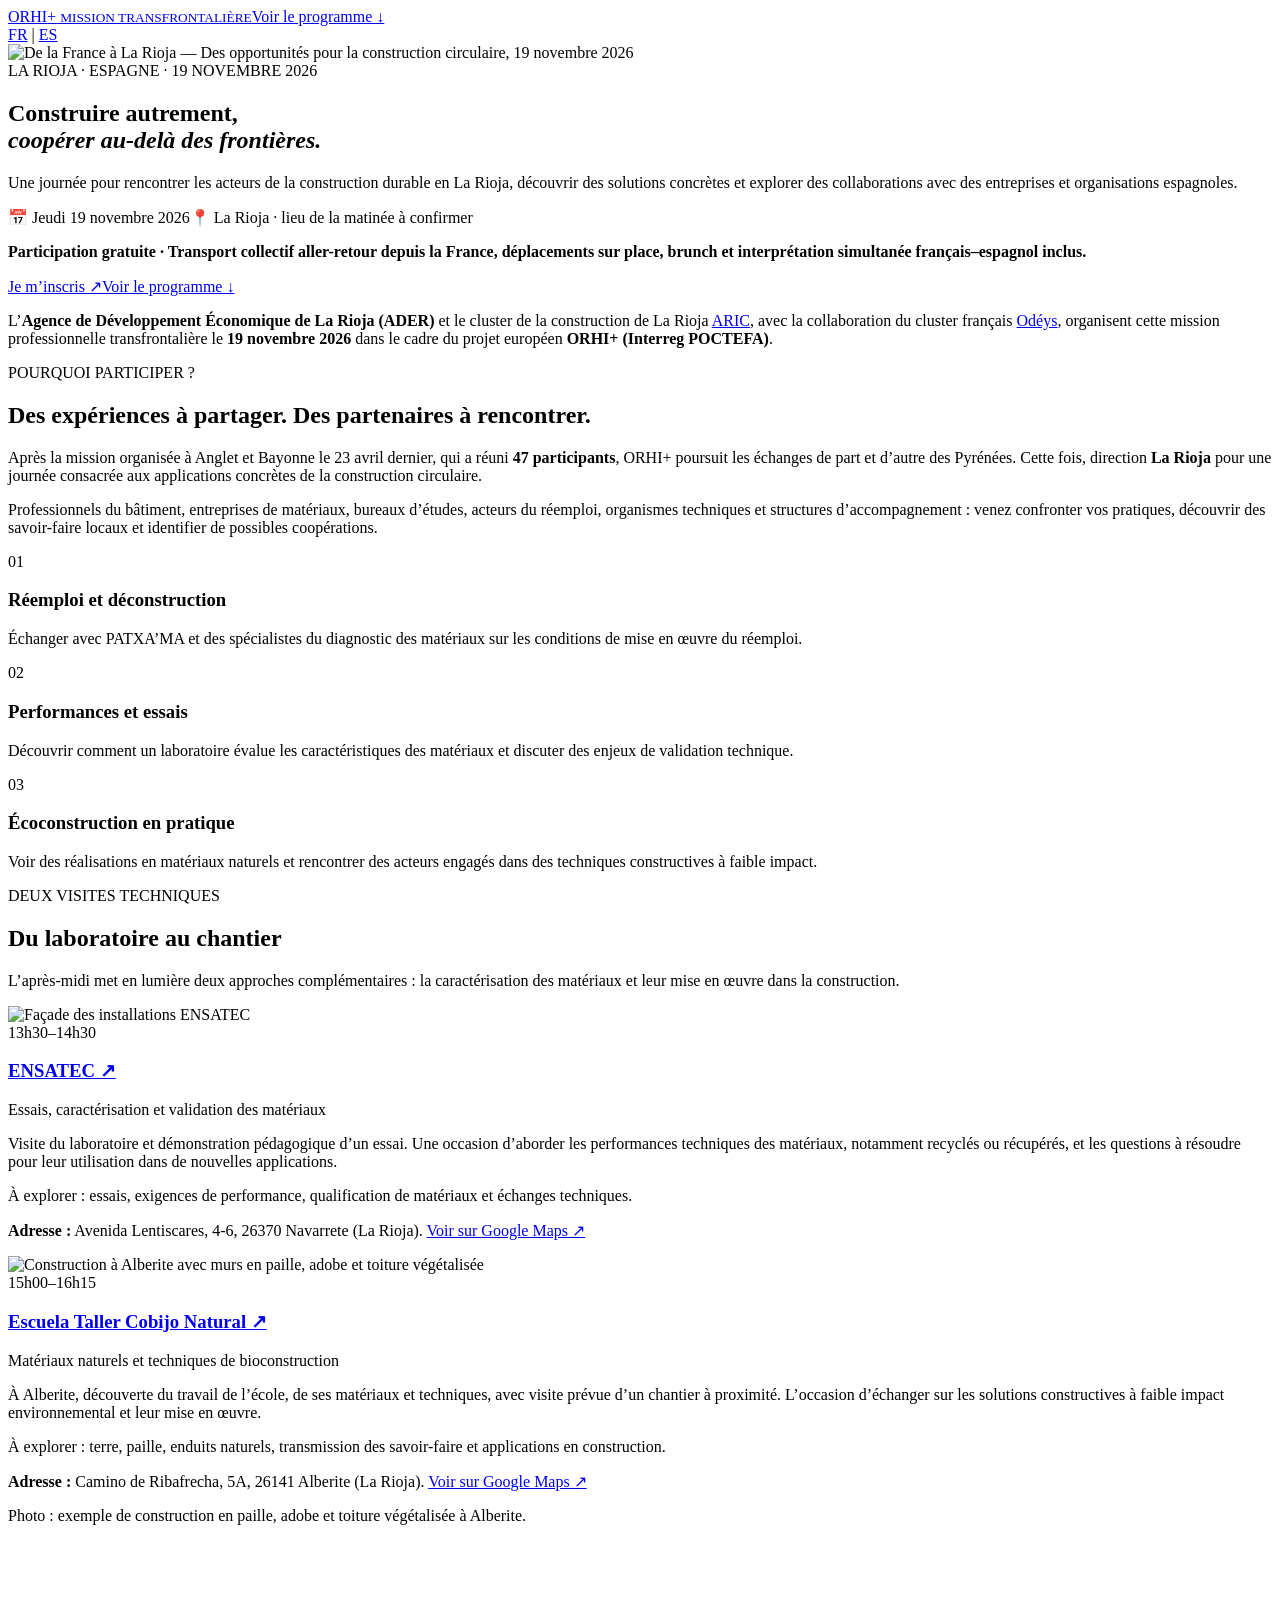
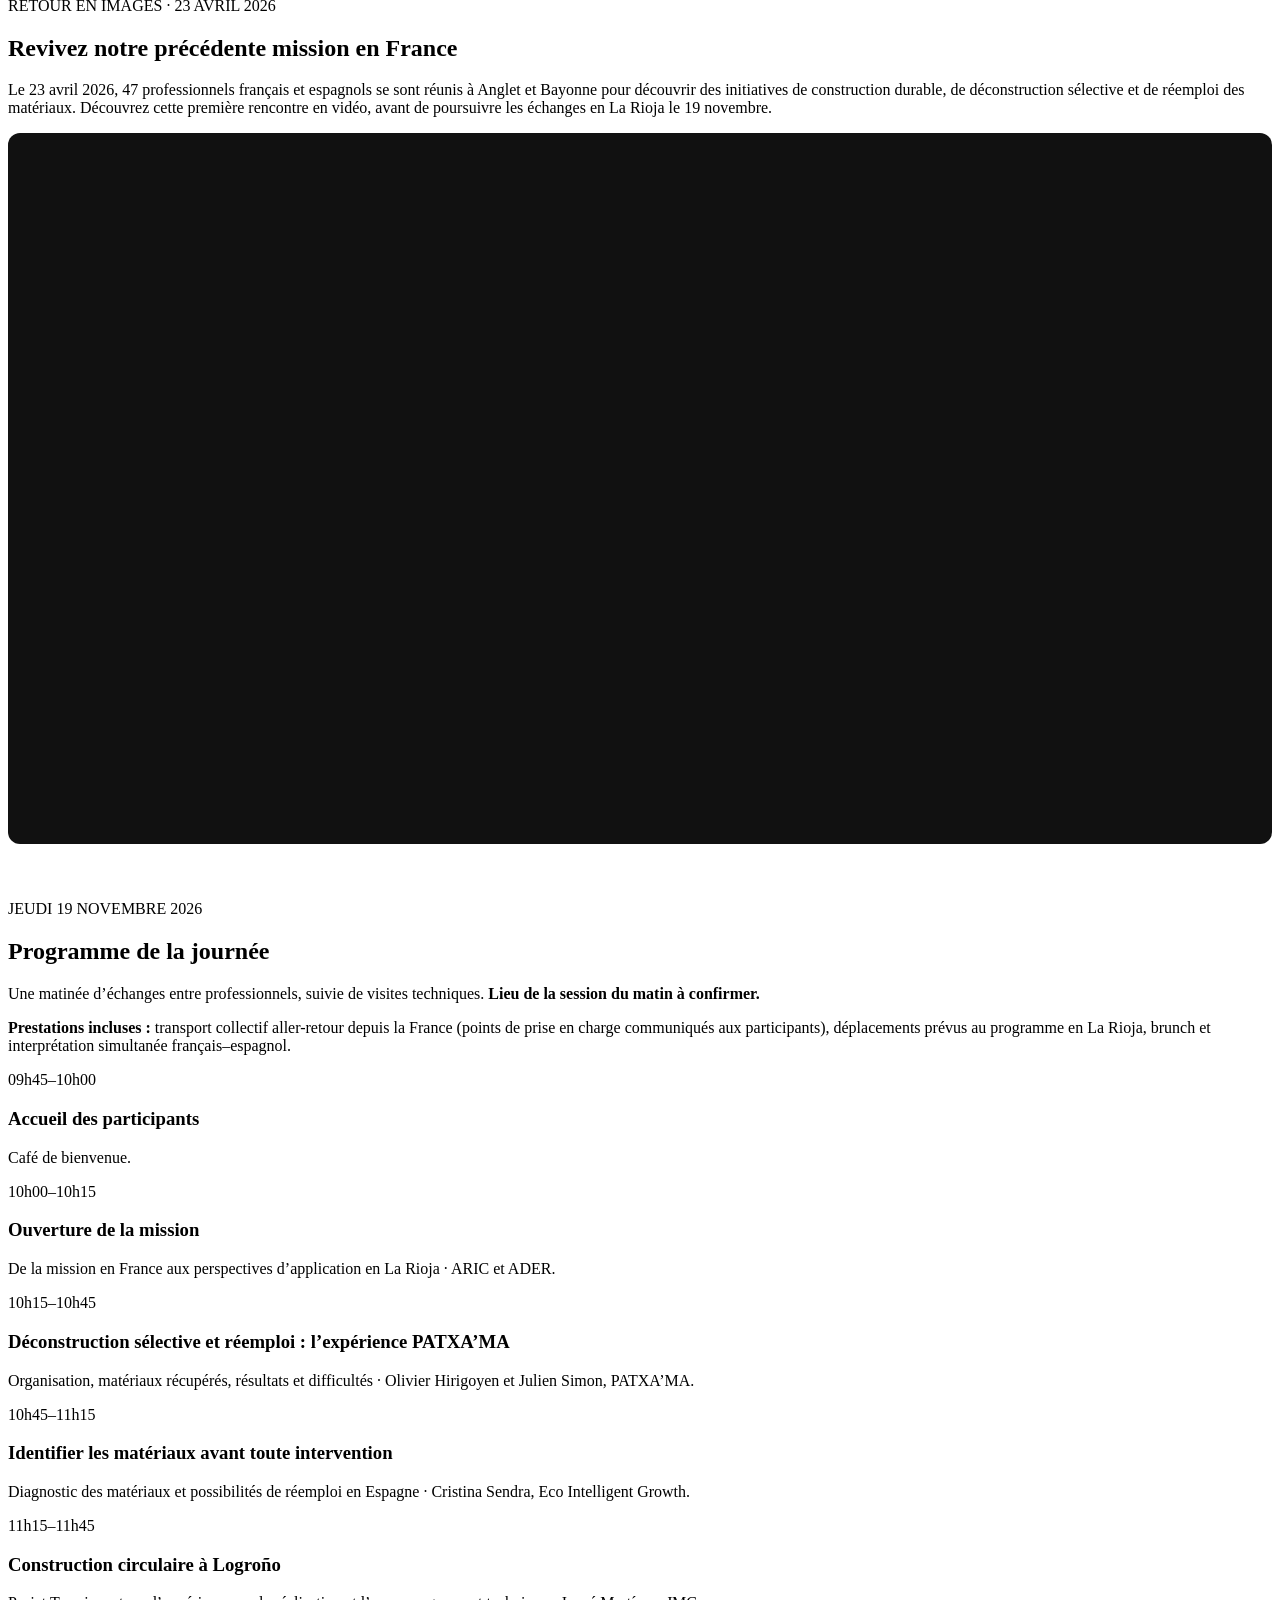
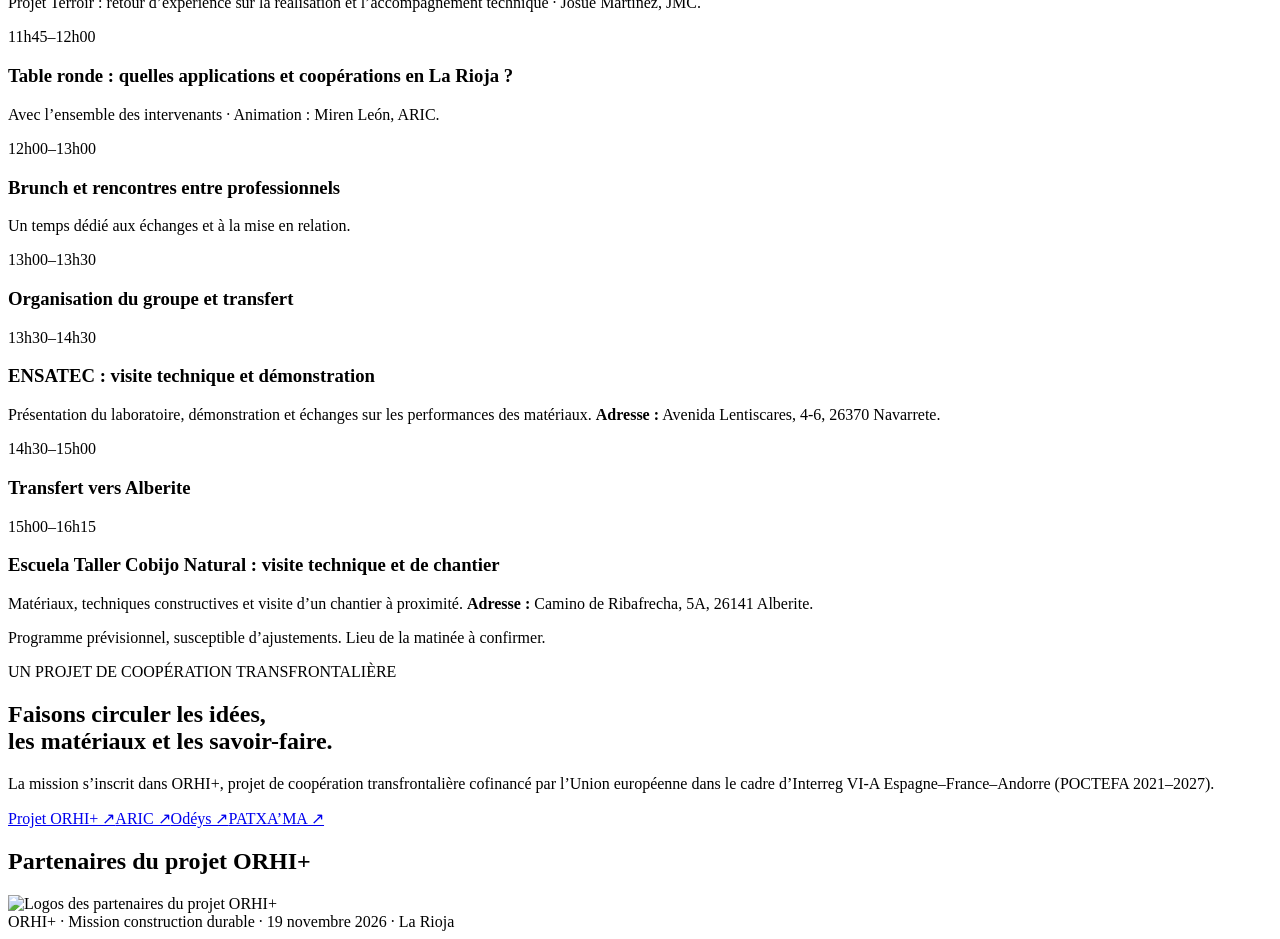
==== es/index.html @ f90fa797 "Create index.html" ====
<!DOCTYPE html>

<html lang="fr"><head><meta charset="utf-8"/><meta content="width=device-width, initial-scale=1" name="viewport"/><meta content="19 novembre 2026, La Rioja : mission professionnelle ORHI+ dédiée au réemploi, à la construction circulaire, aux essais de matériaux et à l’écoconstruction." name="description"/><title>Mission construction durable en La Rioja · 19 novembre 2026 · ORHI+</title><link href="style.css" rel="stylesheet"/></head><body><header class="top"><div class="wrap topin"><a class="brand" href="#accueil">ORHI<span>+</span> <small>MISSION TRANSFRONTALIÈRE</small></a><a class="navlink" href="#programme">Voir le programme ↓</a><nav aria-label="Langue" class="languages"><a aria-current="page" href="./" lang="fr">FR</a><span> | </span><a href="es/" lang="es">ES</a></nav></div></header><main><section class="hero" id="accueil"><img alt="De la France à La Rioja — Des opportunités pour la construction circulaire, 19 novembre 2026" class="banner" fetchpriority="high" src="images/banniere.webp"/><div class="wrap"><div class="eyebrow">LA RIOJA · ESPAGNE · 19 NOVEMBRE 2026</div><h1>Construire autrement,<br/><em>coopérer au-delà des frontières.</em></h1><p class="lead">Une journée pour rencontrer les acteurs de la construction durable en La Rioja, découvrir des solutions concrètes et explorer des collaborations avec des entreprises et organisations espagnoles.</p><div class="pills"><span>📅 Jeudi 19 novembre 2026</span><span>📍 La Rioja · lieu de la matinée à confirmer</span></div><p class="included"><strong>Participation gratuite · Transport collectif aller-retour depuis la France, déplacements sur place, brunch et interprétation simultanée français–espagnol inclus.</strong></p><div class="actions"><a class="primary" href="https://forms.gle/rfnTopFWvw3Bm3BC7" rel="noopener" target="_blank">Je m’inscris ↗</a><a class="secondary" href="#programme">Voir le programme ↓</a></div><p class="organise">L’<strong>Agence de Développement Économique de La Rioja (ADER)</strong> et le cluster de la construction de La Rioja <a href="https://clusteraric.com/" rel="noopener noreferrer" target="_blank">ARIC</a>, avec la collaboration du cluster français <a href="https://www.odeys.fr/" rel="noopener noreferrer" target="_blank">Odéys</a>, organisent cette mission professionnelle transfrontalière le <strong>19 novembre 2026</strong> dans le cadre du projet européen <strong>ORHI+ (Interreg POCTEFA)</strong>.</p></div></section><section class="wrap intro"><div><div class="kicker">POURQUOI PARTICIPER ?</div><h2>Des expériences à partager. Des partenaires à rencontrer.</h2></div><div><p>Après la mission organisée à Anglet et Bayonne le 23 avril dernier, qui a réuni <strong>47 participants</strong>, ORHI+ poursuit les échanges de part et d’autre des Pyrénées. Cette fois, direction <strong>La Rioja</strong> pour une journée consacrée aux applications concrètes de la construction circulaire.</p><p>Professionnels du bâtiment, entreprises de matériaux, bureaux d’études, acteurs du réemploi, organismes techniques et structures d’accompagnement : venez confronter vos pratiques, découvrir des savoir-faire locaux et identifier de possibles coopérations.</p></div></section><section class="wrap benefits"><div><span class="num">01</span><h3>Réemploi et déconstruction</h3><p>Échanger avec PATXA’MA et des spécialistes du diagnostic des matériaux sur les conditions de mise en œuvre du réemploi.</p></div><div><span class="num">02</span><h3>Performances et essais</h3><p>Découvrir comment un laboratoire évalue les caractéristiques des matériaux et discuter des enjeux de validation technique.</p></div><div><span class="num">03</span><h3>Écoconstruction en pratique</h3><p>Voir des réalisations en matériaux naturels et rencontrer des acteurs engagés dans des techniques constructives à faible impact.</p></div></section><section class="visitsband" id="visites"><div class="wrap"><div class="kicker">DEUX VISITES TECHNIQUES</div><h2>Du laboratoire au chantier</h2><p class="sectionlead">L’après-midi met en lumière deux approches complémentaires : la caractérisation des matériaux et leur mise en œuvre dans la construction.</p><div class="visitgrid"><article class="visit"><img alt="Façade des installations ENSATEC" loading="lazy" src="images/ensatec.webp"/><div class="visitbody"><div class="timechip">13h30–14h30</div><h3><a href="https://www.ensatec.com/" rel="noopener noreferrer" target="_blank">ENSATEC ↗</a></h3><p class="subtitle">Essais, caractérisation et validation des matériaux</p><p>Visite du laboratoire et démonstration pédagogique d’un essai. Une occasion d’aborder les performances techniques des matériaux, notamment recyclés ou récupérés, et les questions à résoudre pour leur utilisation dans de nouvelles applications.</p><p class="interest">À explorer : essais, exigences de performance, qualification de matériaux et échanges techniques.</p><p class="visitaddress"><strong>Adresse :</strong> Avenida Lentiscares, 4-6, 26370 Navarrete (La Rioja). <a href="https://www.google.com/maps/search/?api=1&amp;query=Avenida+Lentiscares+4-6+Navarrete+La+Rioja" rel="noopener" target="_blank">Voir sur Google Maps ↗</a></p></div></article><article class="visit"><img alt="Construction à Alberite avec murs en paille, adobe et toiture végétalisée" loading="lazy" src="images/cobijo-natural.webp"/><div class="visitbody"><div class="timechip">15h00–16h15</div><h3><a href="https://escuelacobijonatural.com/" rel="noopener noreferrer" target="_blank">Escuela Taller Cobijo Natural ↗</a></h3><p class="subtitle">Matériaux naturels et techniques de bioconstruction</p><p>À Alberite, découverte du travail de l’école, de ses matériaux et techniques, avec visite prévue d’un chantier à proximité. L’occasion d’échanger sur les solutions constructives à faible impact environnemental et leur mise en œuvre.</p><p class="interest">À explorer : terre, paille, enduits naturels, transmission des savoir-faire et applications en construction.</p><p class="visitaddress"><strong>Adresse :</strong> Camino de Ribafrecha, 5A, 26141 Alberite (La Rioja). <a href="https://www.google.com/maps/search/?api=1&amp;query=Camino+de+Ribafrecha+5A+Alberite+La+Rioja" rel="noopener" target="_blank">Voir sur Google Maps ↗</a></p><p class="credit">Photo : exemple de construction en paille, adobe et toiture végétalisée à Alberite.</p></div></article></div></div></section><section class="wrap" id="mission-precedente" style="padding-top:56px;padding-bottom:56px"><div class="kicker">RETOUR EN IMAGES · 23 AVRIL 2026</div><h2>Revivez notre précédente mission en France</h2><p class="sectionlead">Le 23 avril 2026, 47 professionnels français et espagnols se sont réunis à Anglet et Bayonne pour découvrir des initiatives de construction durable, de déconstruction sélective et de réemploi des matériaux. Découvrez cette première rencontre en vidéo, avant de poursuivre les échanges en La Rioja le 19 novembre.</p><div style="position:relative;width:100%;aspect-ratio:16/9;overflow:hidden;border-radius:12px;background:#111"><iframe allow="accelerometer; autoplay; clipboard-write; encrypted-media; gyroscope; picture-in-picture; web-share" allowfullscreen="" loading="lazy" referrerpolicy="strict-origin-when-cross-origin" src="https://www.youtube-nocookie.com/embed/z3q2IrVSTuQ" style="position:absolute;inset:0;width:100%;height:100%;border:0" title="ORHI+ · Retour sur la mission transfrontalière en France du 23 avril 2026"></iframe></div></section><section class="wrap programme" id="programme"><div class="kicker">JEUDI 19 NOVEMBRE 2026</div><h2>Programme de la journée</h2><p class="sectionlead">Une matinée d’échanges entre professionnels, suivie de visites techniques. <strong>Lieu de la session du matin à confirmer.</strong></p><p class="included"><strong>Prestations incluses :</strong> transport collectif aller-retour depuis la France (points de prise en charge communiqués aux participants), déplacements prévus au programme en La Rioja, brunch et interprétation simultanée français–espagnol.</p><div class="schedule"><div><time>09h45–10h00</time><section><h3>Accueil des participants</h3><p>Café de bienvenue.</p></section></div><div><time>10h00–10h15</time><section><h3>Ouverture de la mission</h3><p>De la mission en France aux perspectives d’application en La Rioja · ARIC et ADER.</p></section></div><div><time>10h15–10h45</time><section><h3>Déconstruction sélective et réemploi : l’expérience PATXA’MA</h3><p>Organisation, matériaux récupérés, résultats et difficultés · Olivier Hirigoyen et Julien Simon, PATXA’MA.</p></section></div><div><time>10h45–11h15</time><section><h3>Identifier les matériaux avant toute intervention</h3><p>Diagnostic des matériaux et possibilités de réemploi en Espagne · Cristina Sendra, Eco Intelligent Growth.</p></section></div><div><time>11h15–11h45</time><section><h3>Construction circulaire à Logroño</h3><p>Projet Terroir : retour d’expérience sur la réalisation et l’accompagnement technique · Josué Martínez, JMC.</p></section></div><div><time>11h45–12h00</time><section><h3>Table ronde : quelles applications et coopérations en La Rioja ?</h3><p>Avec l’ensemble des intervenants · Animation : Miren León, ARIC.</p></section></div><div><time>12h00–13h00</time><section><h3>Brunch et rencontres entre professionnels</h3><p>Un temps dédié aux échanges et à la mise en relation.</p></section></div><div><time>13h00–13h30</time><section><h3>Organisation du groupe et transfert</h3></section></div><div><time>13h30–14h30</time><section><h3>ENSATEC : visite technique et démonstration</h3><p>Présentation du laboratoire, démonstration et échanges sur les performances des matériaux. <strong>Adresse :</strong> Avenida Lentiscares, 4-6, 26370 Navarrete.</p></section></div><div><time>14h30–15h00</time><section><h3>Transfert vers Alberite</h3></section></div><div><time>15h00–16h15</time><section><h3>Escuela Taller Cobijo Natural : visite technique et de chantier</h3><p>Matériaux, techniques constructives et visite d’un chantier à proximité. <strong>Adresse :</strong> Camino de Ribafrecha, 5A, 26141 Alberite.</p></section></div></div><p class="note">Programme prévisionnel, susceptible d’ajustements. Lieu de la matinée à confirmer.</p></section><section class="closing"><div class="wrap"><div class="kicker">UN PROJET DE COOPÉRATION TRANSFRONTALIÈRE</div><h2>Faisons circuler les idées,<br/>les matériaux et les savoir-faire.</h2><p>La mission s’inscrit dans ORHI+, projet de coopération transfrontalière cofinancé par l’Union européenne dans le cadre d’Interreg VI-A Espagne–France–Andorre (POCTEFA 2021–2027).</p><div class="links"><a href="https://orhi-poctefa.eu/" rel="noopener" target="_blank">Projet ORHI+ ↗</a><a href="https://clusteraric.com/" rel="noopener" target="_blank">ARIC ↗</a><a href="https://www.odeys.fr/" rel="noopener" target="_blank">Odéys ↗</a><a href="https://www.patxama.com/" rel="noopener" target="_blank">PATXA’MA ↗</a></div></div></section><section class="partners"><div class="wrap"><h2>Partenaires du projet ORHI+</h2><img alt="Logos des partenaires du projet ORHI+" loading="lazy" src="images/socios-orhi-plus.webp"/></div></section></main><footer><div class="wrap">ORHI+ · Mission construction durable · 19 novembre 2026 · La Rioja</div></footer></body></html>
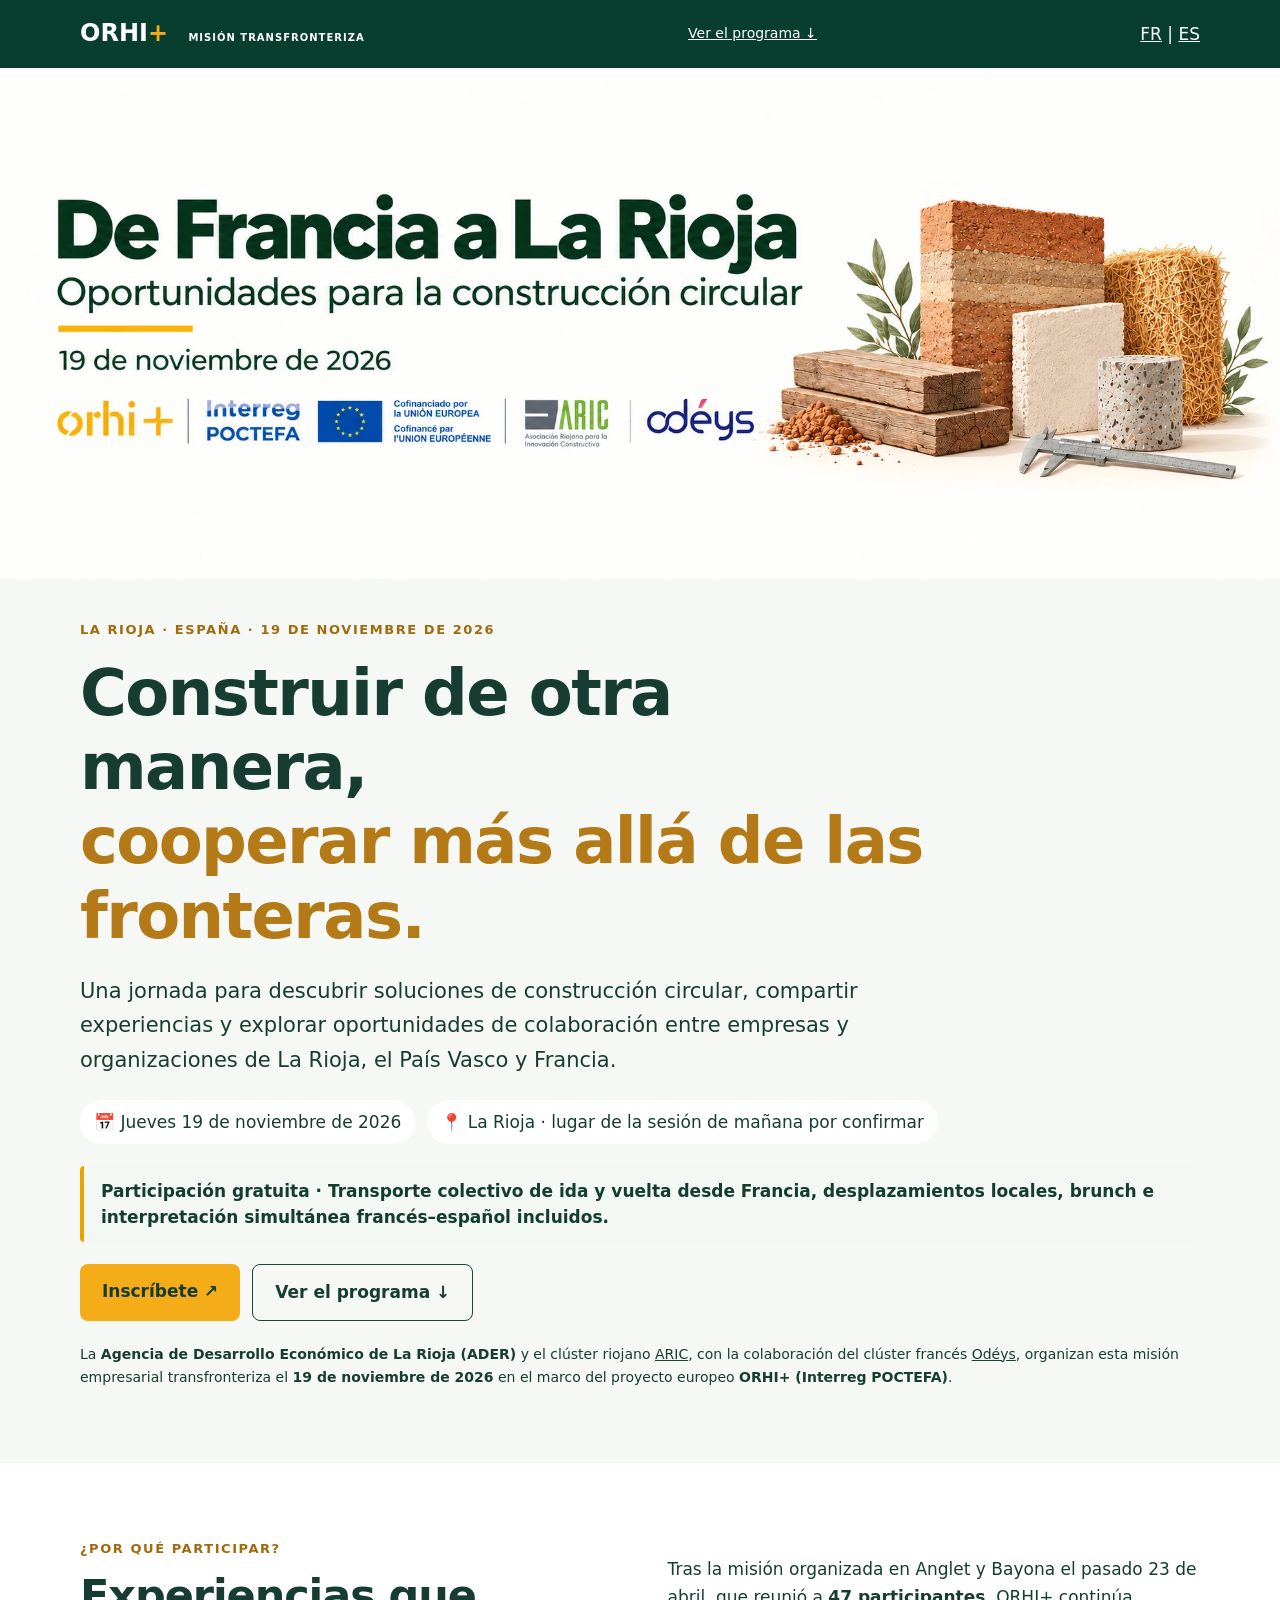
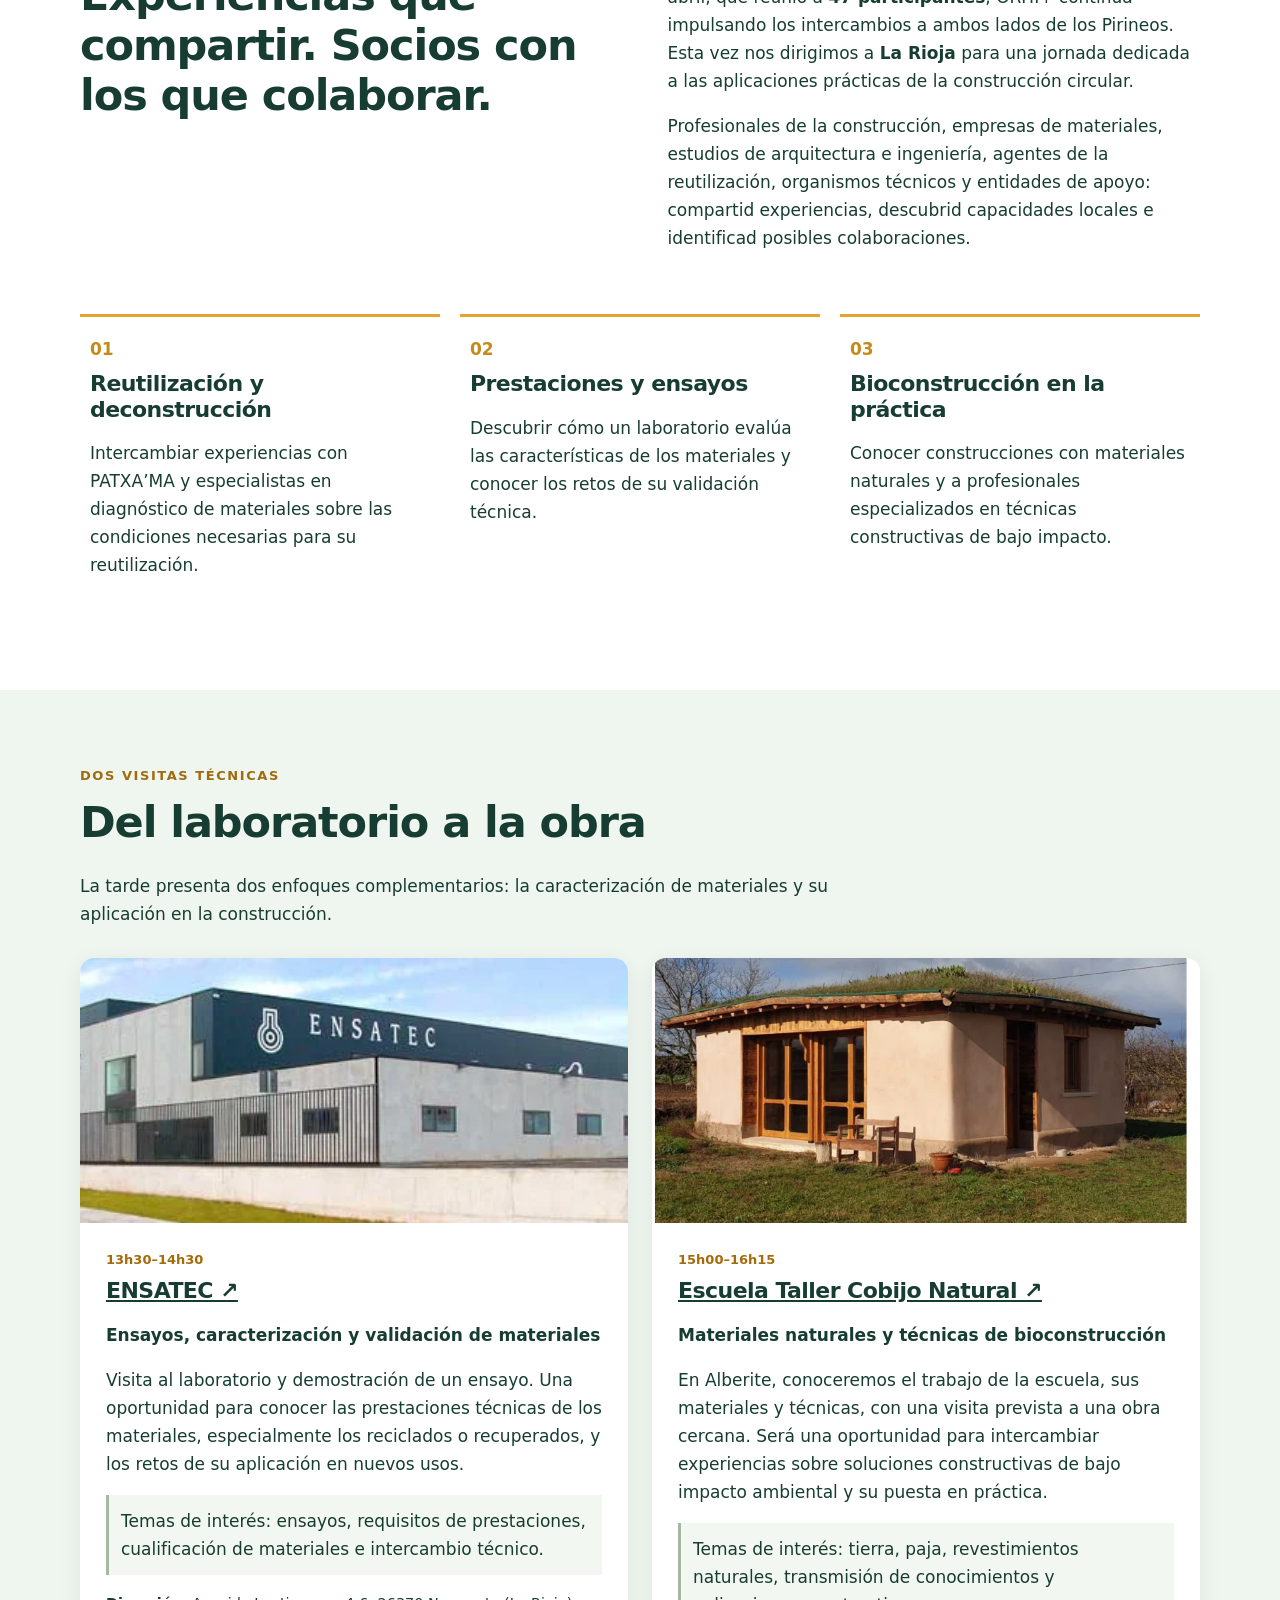
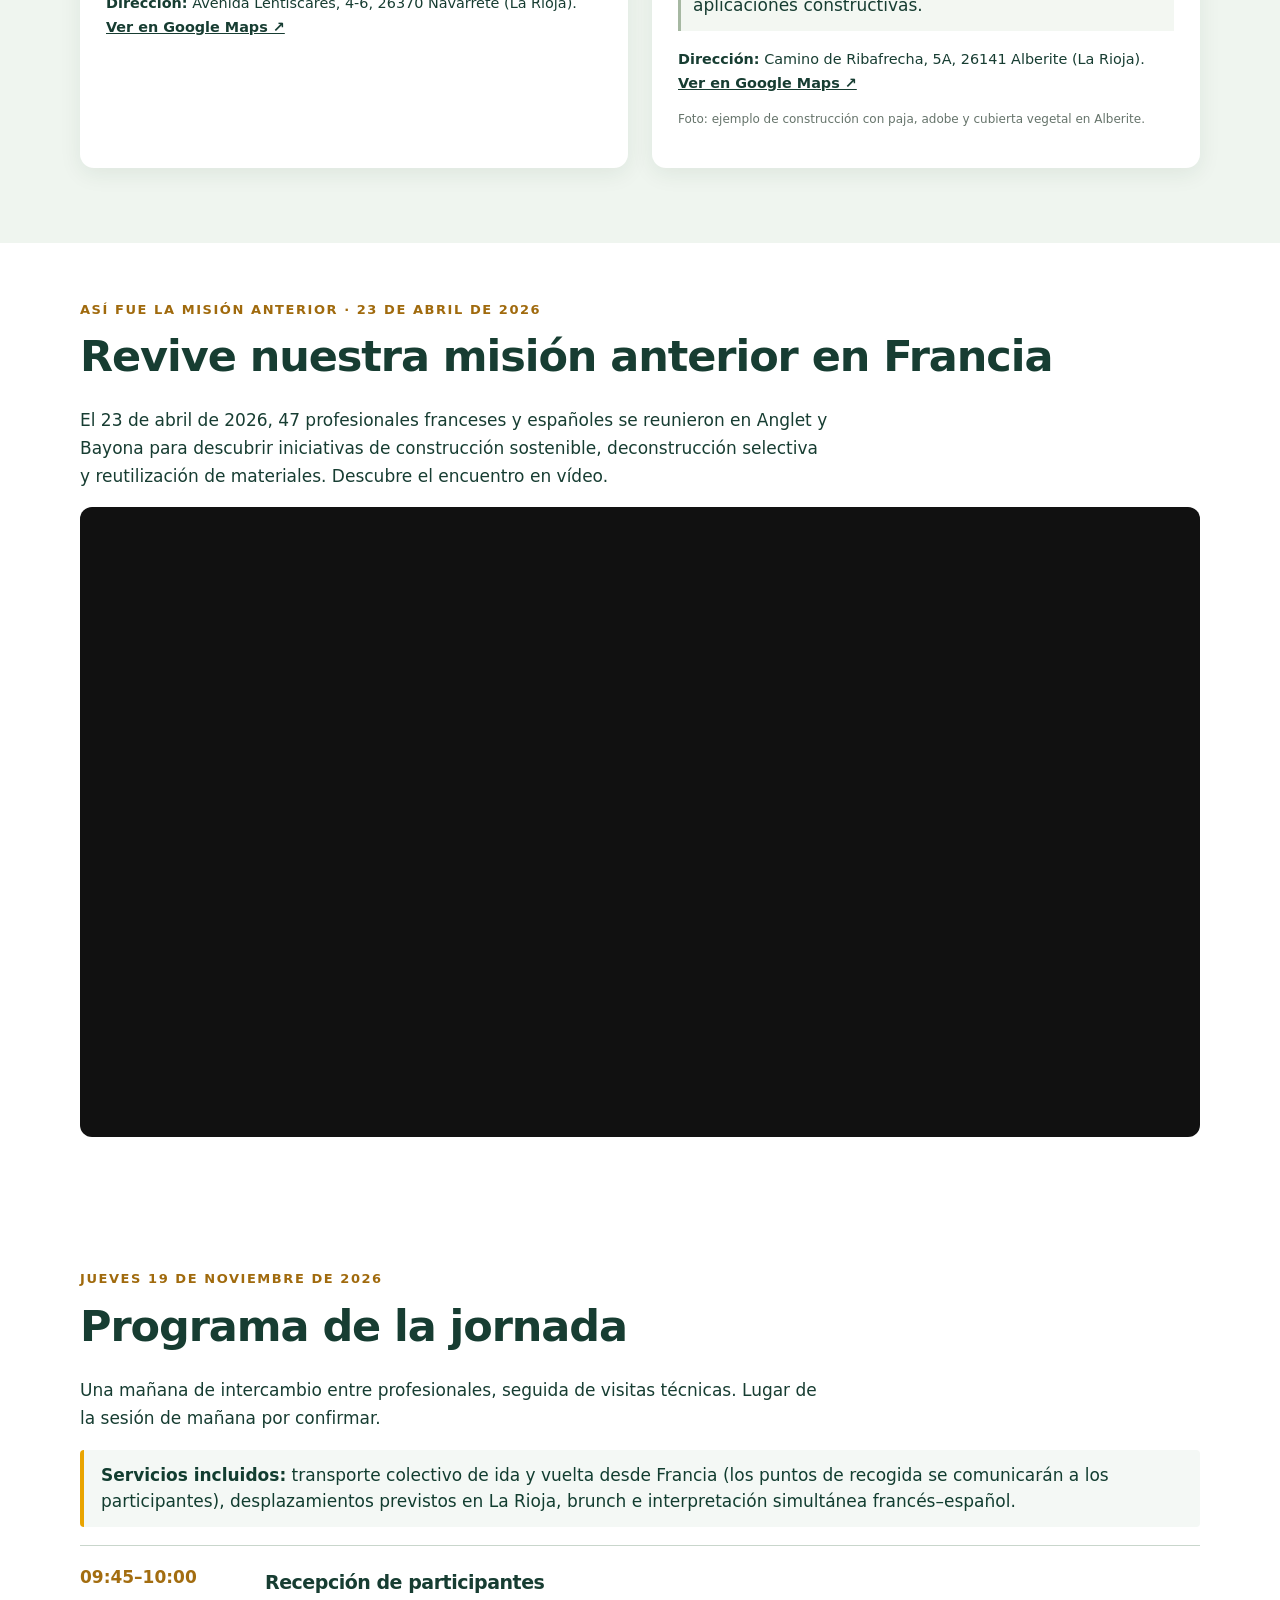
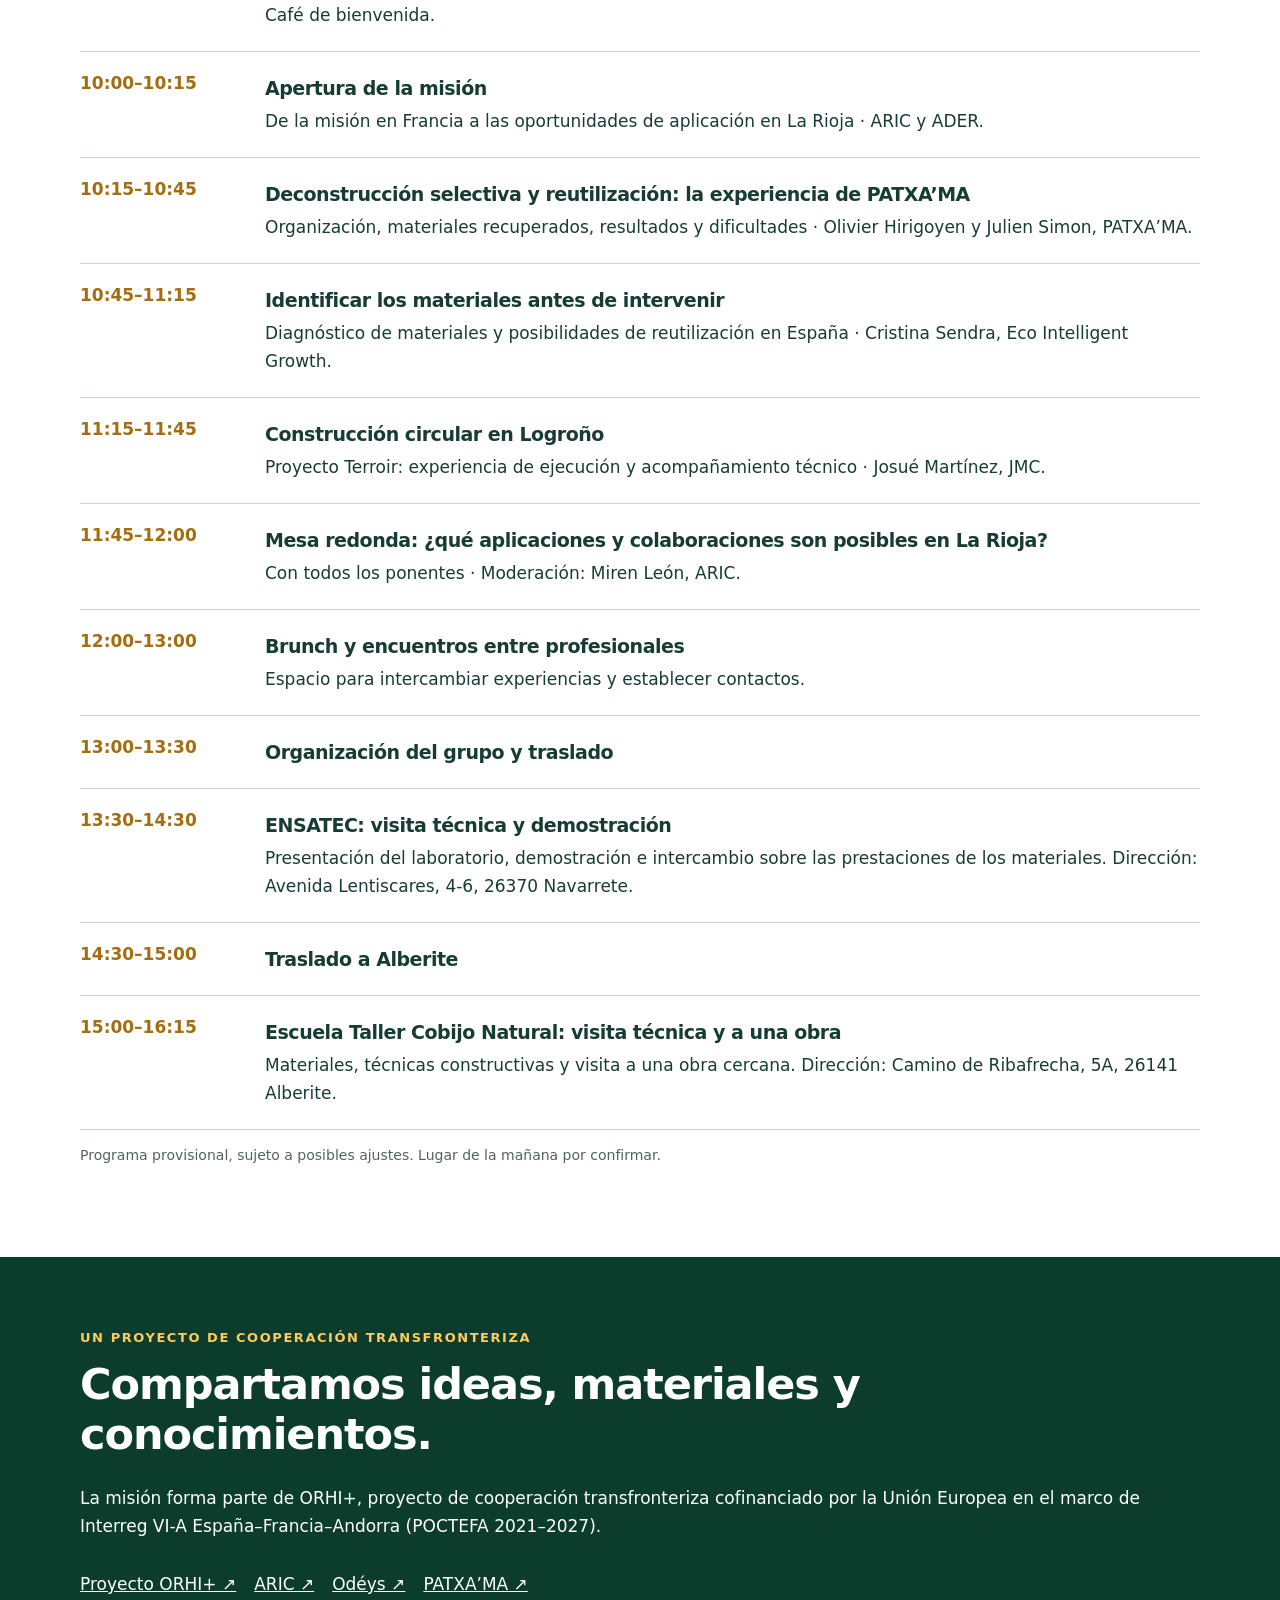
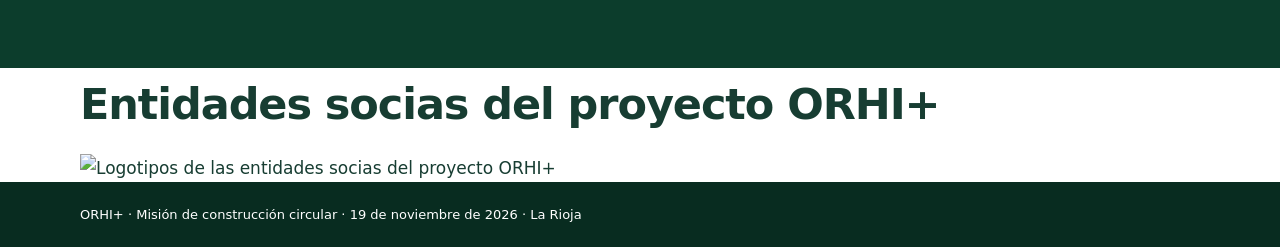
==== commit 07e5fd96: "Update index español" ====
--- a/es/index.html
+++ b/es/index.html
@@ -1,3 +1,3 @@
 <!DOCTYPE html>
 
-<html lang="fr"><head><meta charset="utf-8"/><meta content="width=device-width, initial-scale=1" name="viewport"/><meta content="19 novembre 2026, La Rioja : mission professionnelle ORHI+ dédiée au réemploi, à la construction circulaire, aux essais de matériaux et à l’écoconstruction." name="description"/><title>Mission construction durable en La Rioja · 19 novembre 2026 · ORHI+</title><link href="style.css" rel="stylesheet"/></head><body><header class="top"><div class="wrap topin"><a class="brand" href="#accueil">ORHI<span>+</span> <small>MISSION TRANSFRONTALIÈRE</small></a><a class="navlink" href="#programme">Voir le programme ↓</a><nav aria-label="Langue" class="languages"><a aria-current="page" href="./" lang="fr">FR</a><span> | </span><a href="es/" lang="es">ES</a></nav></div></header><main><section class="hero" id="accueil"><img alt="De la France à La Rioja — Des opportunités pour la construction circulaire, 19 novembre 2026" class="banner" fetchpriority="high" src="images/banniere.webp"/><div class="wrap"><div class="eyebrow">LA RIOJA · ESPAGNE · 19 NOVEMBRE 2026</div><h1>Construire autrement,<br/><em>coopérer au-delà des frontières.</em></h1><p class="lead">Une journée pour rencontrer les acteurs de la construction durable en La Rioja, découvrir des solutions concrètes et explorer des collaborations avec des entreprises et organisations espagnoles.</p><div class="pills"><span>📅 Jeudi 19 novembre 2026</span><span>📍 La Rioja · lieu de la matinée à confirmer</span></div><p class="included"><strong>Participation gratuite · Transport collectif aller-retour depuis la France, déplacements sur place, brunch et interprétation simultanée français–espagnol inclus.</strong></p><div class="actions"><a class="primary" href="https://forms.gle/rfnTopFWvw3Bm3BC7" rel="noopener" target="_blank">Je m’inscris ↗</a><a class="secondary" href="#programme">Voir le programme ↓</a></div><p class="organise">L’<strong>Agence de Développement Économique de La Rioja (ADER)</strong> et le cluster de la construction de La Rioja <a href="https://clusteraric.com/" rel="noopener noreferrer" target="_blank">ARIC</a>, avec la collaboration du cluster français <a href="https://www.odeys.fr/" rel="noopener noreferrer" target="_blank">Odéys</a>, organisent cette mission professionnelle transfrontalière le <strong>19 novembre 2026</strong> dans le cadre du projet européen <strong>ORHI+ (Interreg POCTEFA)</strong>.</p></div></section><section class="wrap intro"><div><div class="kicker">POURQUOI PARTICIPER ?</div><h2>Des expériences à partager. Des partenaires à rencontrer.</h2></div><div><p>Après la mission organisée à Anglet et Bayonne le 23 avril dernier, qui a réuni <strong>47 participants</strong>, ORHI+ poursuit les échanges de part et d’autre des Pyrénées. Cette fois, direction <strong>La Rioja</strong> pour une journée consacrée aux applications concrètes de la construction circulaire.</p><p>Professionnels du bâtiment, entreprises de matériaux, bureaux d’études, acteurs du réemploi, organismes techniques et structures d’accompagnement : venez confronter vos pratiques, découvrir des savoir-faire locaux et identifier de possibles coopérations.</p></div></section><section class="wrap benefits"><div><span class="num">01</span><h3>Réemploi et déconstruction</h3><p>Échanger avec PATXA’MA et des spécialistes du diagnostic des matériaux sur les conditions de mise en œuvre du réemploi.</p></div><div><span class="num">02</span><h3>Performances et essais</h3><p>Découvrir comment un laboratoire évalue les caractéristiques des matériaux et discuter des enjeux de validation technique.</p></div><div><span class="num">03</span><h3>Écoconstruction en pratique</h3><p>Voir des réalisations en matériaux naturels et rencontrer des acteurs engagés dans des techniques constructives à faible impact.</p></div></section><section class="visitsband" id="visites"><div class="wrap"><div class="kicker">DEUX VISITES TECHNIQUES</div><h2>Du laboratoire au chantier</h2><p class="sectionlead">L’après-midi met en lumière deux approches complémentaires : la caractérisation des matériaux et leur mise en œuvre dans la construction.</p><div class="visitgrid"><article class="visit"><img alt="Façade des installations ENSATEC" loading="lazy" src="images/ensatec.webp"/><div class="visitbody"><div class="timechip">13h30–14h30</div><h3><a href="https://www.ensatec.com/" rel="noopener noreferrer" target="_blank">ENSATEC ↗</a></h3><p class="subtitle">Essais, caractérisation et validation des matériaux</p><p>Visite du laboratoire et démonstration pédagogique d’un essai. Une occasion d’aborder les performances techniques des matériaux, notamment recyclés ou récupérés, et les questions à résoudre pour leur utilisation dans de nouvelles applications.</p><p class="interest">À explorer : essais, exigences de performance, qualification de matériaux et échanges techniques.</p><p class="visitaddress"><strong>Adresse :</strong> Avenida Lentiscares, 4-6, 26370 Navarrete (La Rioja). <a href="https://www.google.com/maps/search/?api=1&amp;query=Avenida+Lentiscares+4-6+Navarrete+La+Rioja" rel="noopener" target="_blank">Voir sur Google Maps ↗</a></p></div></article><article class="visit"><img alt="Construction à Alberite avec murs en paille, adobe et toiture végétalisée" loading="lazy" src="images/cobijo-natural.webp"/><div class="visitbody"><div class="timechip">15h00–16h15</div><h3><a href="https://escuelacobijonatural.com/" rel="noopener noreferrer" target="_blank">Escuela Taller Cobijo Natural ↗</a></h3><p class="subtitle">Matériaux naturels et techniques de bioconstruction</p><p>À Alberite, découverte du travail de l’école, de ses matériaux et techniques, avec visite prévue d’un chantier à proximité. L’occasion d’échanger sur les solutions constructives à faible impact environnemental et leur mise en œuvre.</p><p class="interest">À explorer : terre, paille, enduits naturels, transmission des savoir-faire et applications en construction.</p><p class="visitaddress"><strong>Adresse :</strong> Camino de Ribafrecha, 5A, 26141 Alberite (La Rioja). <a href="https://www.google.com/maps/search/?api=1&amp;query=Camino+de+Ribafrecha+5A+Alberite+La+Rioja" rel="noopener" target="_blank">Voir sur Google Maps ↗</a></p><p class="credit">Photo : exemple de construction en paille, adobe et toiture végétalisée à Alberite.</p></div></article></div></div></section><section class="wrap" id="mission-precedente" style="padding-top:56px;padding-bottom:56px"><div class="kicker">RETOUR EN IMAGES · 23 AVRIL 2026</div><h2>Revivez notre précédente mission en France</h2><p class="sectionlead">Le 23 avril 2026, 47 professionnels français et espagnols se sont réunis à Anglet et Bayonne pour découvrir des initiatives de construction durable, de déconstruction sélective et de réemploi des matériaux. Découvrez cette première rencontre en vidéo, avant de poursuivre les échanges en La Rioja le 19 novembre.</p><div style="position:relative;width:100%;aspect-ratio:16/9;overflow:hidden;border-radius:12px;background:#111"><iframe allow="accelerometer; autoplay; clipboard-write; encrypted-media; gyroscope; picture-in-picture; web-share" allowfullscreen="" loading="lazy" referrerpolicy="strict-origin-when-cross-origin" src="https://www.youtube-nocookie.com/embed/z3q2IrVSTuQ" style="position:absolute;inset:0;width:100%;height:100%;border:0" title="ORHI+ · Retour sur la mission transfrontalière en France du 23 avril 2026"></iframe></div></section><section class="wrap programme" id="programme"><div class="kicker">JEUDI 19 NOVEMBRE 2026</div><h2>Programme de la journée</h2><p class="sectionlead">Une matinée d’échanges entre professionnels, suivie de visites techniques. <strong>Lieu de la session du matin à confirmer.</strong></p><p class="included"><strong>Prestations incluses :</strong> transport collectif aller-retour depuis la France (points de prise en charge communiqués aux participants), déplacements prévus au programme en La Rioja, brunch et interprétation simultanée français–espagnol.</p><div class="schedule"><div><time>09h45–10h00</time><section><h3>Accueil des participants</h3><p>Café de bienvenue.</p></section></div><div><time>10h00–10h15</time><section><h3>Ouverture de la mission</h3><p>De la mission en France aux perspectives d’application en La Rioja · ARIC et ADER.</p></section></div><div><time>10h15–10h45</time><section><h3>Déconstruction sélective et réemploi : l’expérience PATXA’MA</h3><p>Organisation, matériaux récupérés, résultats et difficultés · Olivier Hirigoyen et Julien Simon, PATXA’MA.</p></section></div><div><time>10h45–11h15</time><section><h3>Identifier les matériaux avant toute intervention</h3><p>Diagnostic des matériaux et possibilités de réemploi en Espagne · Cristina Sendra, Eco Intelligent Growth.</p></section></div><div><time>11h15–11h45</time><section><h3>Construction circulaire à Logroño</h3><p>Projet Terroir : retour d’expérience sur la réalisation et l’accompagnement technique · Josué Martínez, JMC.</p></section></div><div><time>11h45–12h00</time><section><h3>Table ronde : quelles applications et coopérations en La Rioja ?</h3><p>Avec l’ensemble des intervenants · Animation : Miren León, ARIC.</p></section></div><div><time>12h00–13h00</time><section><h3>Brunch et rencontres entre professionnels</h3><p>Un temps dédié aux échanges et à la mise en relation.</p></section></div><div><time>13h00–13h30</time><section><h3>Organisation du groupe et transfert</h3></section></div><div><time>13h30–14h30</time><section><h3>ENSATEC : visite technique et démonstration</h3><p>Présentation du laboratoire, démonstration et échanges sur les performances des matériaux. <strong>Adresse :</strong> Avenida Lentiscares, 4-6, 26370 Navarrete.</p></section></div><div><time>14h30–15h00</time><section><h3>Transfert vers Alberite</h3></section></div><div><time>15h00–16h15</time><section><h3>Escuela Taller Cobijo Natural : visite technique et de chantier</h3><p>Matériaux, techniques constructives et visite d’un chantier à proximité. <strong>Adresse :</strong> Camino de Ribafrecha, 5A, 26141 Alberite.</p></section></div></div><p class="note">Programme prévisionnel, susceptible d’ajustements. Lieu de la matinée à confirmer.</p></section><section class="closing"><div class="wrap"><div class="kicker">UN PROJET DE COOPÉRATION TRANSFRONTALIÈRE</div><h2>Faisons circuler les idées,<br/>les matériaux et les savoir-faire.</h2><p>La mission s’inscrit dans ORHI+, projet de coopération transfrontalière cofinancé par l’Union européenne dans le cadre d’Interreg VI-A Espagne–France–Andorre (POCTEFA 2021–2027).</p><div class="links"><a href="https://orhi-poctefa.eu/" rel="noopener" target="_blank">Projet ORHI+ ↗</a><a href="https://clusteraric.com/" rel="noopener" target="_blank">ARIC ↗</a><a href="https://www.odeys.fr/" rel="noopener" target="_blank">Odéys ↗</a><a href="https://www.patxama.com/" rel="noopener" target="_blank">PATXA’MA ↗</a></div></div></section><section class="partners"><div class="wrap"><h2>Partenaires du projet ORHI+</h2><img alt="Logos des partenaires du projet ORHI+" loading="lazy" src="images/socios-orhi-plus.webp"/></div></section></main><footer><div class="wrap">ORHI+ · Mission construction durable · 19 novembre 2026 · La Rioja</div></footer></body></html>
+<html lang="es"><head><meta charset="utf-8"/><meta content="width=device-width, initial-scale=1" name="viewport"/><meta content="19 de noviembre de 2026, La Rioja: misión profesional ORHI+ sobre reutilización, construcción circular, ensayos de materiales y bioconstrucción." name="description"/><title>Misión de construcción circular en La Rioja · 19 de noviembre de 2026 · ORHI+</title><link href="../style.css" rel="stylesheet"/></head><body><header class="top"><div class="wrap topin"><a class="brand" href="#accueil">ORHI<span>+</span> <small>MISIÓN TRANSFRONTERIZA</small></a><a class="navlink" href="#programme">Ver el programa ↓</a><nav aria-label="Langue" class="languages"><a href="../" lang="fr">FR</a><span> | </span><a aria-current="page" href="./" lang="es">ES</a></nav></div></header><main><section class="hero" id="accueil"><img alt="De Francia a La Rioja. Oportunidades para la construcción circular. 19 de noviembre de 2026" class="banner" fetchpriority="high" src="../images/banner-es.webp"/><div class="wrap"><div class="eyebrow">LA RIOJA · ESPAÑA · 19 DE NOVIEMBRE DE 2026</div><h1>Construir de otra manera,<br/><em>cooperar más allá de las fronteras.</em></h1><p class="lead">Una jornada para descubrir soluciones de construcción circular, compartir experiencias y explorar oportunidades de colaboración entre empresas y organizaciones de La Rioja, el País Vasco y Francia.</p><div class="pills"><span>📅 Jueves 19 de noviembre de 2026</span><span>📍 La Rioja · lugar de la sesión de mañana por confirmar</span></div><p class="included"><strong>Participación gratuita · Transporte colectivo de ida y vuelta desde Francia, desplazamientos locales, brunch e interpretación simultánea francés–español incluidos.</strong></p><div class="actions"><a class="primary" href="https://forms.gle/rfnTopFWvw3Bm3BC7" rel="noopener" target="_blank">Inscríbete ↗</a><a class="secondary" href="#programme">Ver el programa ↓</a></div><p class="organise">La <strong>Agencia de Desarrollo Económico de La Rioja (ADER)</strong> y el clúster riojano <a href="https://clusteraric.com/" rel="noopener noreferrer" target="_blank">ARIC</a>, con la colaboración del clúster francés <a href="https://www.odeys.fr/" rel="noopener noreferrer" target="_blank">Odéys</a>, organizan esta misión empresarial transfronteriza el <strong>19 de noviembre de 2026</strong> en el marco del proyecto europeo <strong>ORHI+ (Interreg POCTEFA)</strong>.</p></div></section><section class="wrap intro"><div><div class="kicker">¿POR QUÉ PARTICIPAR?</div><h2>Experiencias que compartir. Socios con los que colaborar.</h2></div><div><p>Tras la misión organizada en Anglet y Bayona el pasado 23 de abril, que reunió a <strong>47 participantes</strong>, ORHI+ continúa impulsando los intercambios a ambos lados de los Pirineos. Esta vez nos dirigimos a <strong>La Rioja</strong> para una jornada dedicada a las aplicaciones prácticas de la construcción circular.</p><p>Profesionales de la construcción, empresas de materiales, estudios de arquitectura e ingeniería, agentes de la reutilización, organismos técnicos y entidades de apoyo: compartid experiencias, descubrid capacidades locales e identificad posibles colaboraciones.</p></div></section><section class="wrap benefits"><div><span class="num">01</span><h3>Reutilización y deconstrucción</h3><p>Intercambiar experiencias con PATXA’MA y especialistas en diagnóstico de materiales sobre las condiciones necesarias para su reutilización.</p></div><div><span class="num">02</span><h3>Prestaciones y ensayos</h3><p>Descubrir cómo un laboratorio evalúa las características de los materiales y conocer los retos de su validación técnica.</p></div><div><span class="num">03</span><h3>Bioconstrucción en la práctica</h3><p>Conocer construcciones con materiales naturales y a profesionales especializados en técnicas constructivas de bajo impacto.</p></div></section><section class="visitsband" id="visites"><div class="wrap"><div class="kicker">DOS VISITAS TÉCNICAS</div><h2>Del laboratorio a la obra</h2><p class="sectionlead">La tarde presenta dos enfoques complementarios: la caracterización de materiales y su aplicación en la construcción.</p><div class="visitgrid"><article class="visit"><img alt="Fachada de las instalaciones de ENSATEC" loading="lazy" src="../images/ensatec.webp"/><div class="visitbody"><div class="timechip">13h30–14h30</div><h3><a href="https://www.ensatec.com/" rel="noopener noreferrer" target="_blank">ENSATEC ↗</a></h3><p class="subtitle">Ensayos, caracterización y validación de materiales</p><p>Visita al laboratorio y demostración de un ensayo. Una oportunidad para conocer las prestaciones técnicas de los materiales, especialmente los reciclados o recuperados, y los retos de su aplicación en nuevos usos.</p><p class="interest">Temas de interés: ensayos, requisitos de prestaciones, cualificación de materiales e intercambio técnico.</p><p class="visitaddress"><strong>Dirección:</strong> Avenida Lentiscares, 4-6, 26370 Navarrete (La Rioja). <a href="https://www.google.com/maps/search/?api=1&amp;query=Avenida+Lentiscares+4-6+Navarrete+La+Rioja" rel="noopener" target="_blank">Ver en Google Maps ↗</a></p></div></article><article class="visit"><img alt="Construcción en Alberite con muros de paja, adobe y cubierta vegetal" loading="lazy" src="../images/cobijo-natural.webp"/><div class="visitbody"><div class="timechip">15h00–16h15</div><h3><a href="https://escuelacobijonatural.com/" rel="noopener noreferrer" target="_blank">Escuela Taller Cobijo Natural ↗</a></h3><p class="subtitle">Materiales naturales y técnicas de bioconstrucción</p><p>En Alberite, conoceremos el trabajo de la escuela, sus materiales y técnicas, con una visita prevista a una obra cercana. Será una oportunidad para intercambiar experiencias sobre soluciones constructivas de bajo impacto ambiental y su puesta en práctica.</p><p class="interest">Temas de interés: tierra, paja, revestimientos naturales, transmisión de conocimientos y aplicaciones constructivas.</p><p class="visitaddress"><strong>Dirección:</strong> Camino de Ribafrecha, 5A, 26141 Alberite (La Rioja). <a href="https://www.google.com/maps/search/?api=1&amp;query=Camino+de+Ribafrecha+5A+Alberite+La+Rioja" rel="noopener" target="_blank">Ver en Google Maps ↗</a></p><p class="credit">Foto: ejemplo de construcción con paja, adobe y cubierta vegetal en Alberite.</p></div></article></div></div></section><section class="wrap" id="mission-precedente" style="padding-top:56px;padding-bottom:56px"><div class="kicker">ASÍ FUE LA MISIÓN ANTERIOR · 23 DE ABRIL DE 2026</div><h2>Revive nuestra misión anterior en Francia</h2><p class="sectionlead">El 23 de abril de 2026, 47 profesionales franceses y españoles se reunieron en Anglet y Bayona para descubrir iniciativas de construcción sostenible, deconstrucción selectiva y reutilización de materiales. Descubre el encuentro en vídeo.</p><div style="position:relative;width:100%;aspect-ratio:16/9;overflow:hidden;border-radius:12px;background:#111"><iframe allow="accelerometer; autoplay; clipboard-write; encrypted-media; gyroscope; picture-in-picture; web-share" allowfullscreen="" loading="lazy" referrerpolicy="strict-origin-when-cross-origin" src="https://www.youtube-nocookie.com/embed/z3q2IrVSTuQ" style="position:absolute;inset:0;width:100%;height:100%;border:0" title="ORHI+ · Retour sur la mission transfrontalière en France du 23 avril 2026"></iframe></div></section><section class="wrap programme" id="programme"><div class="kicker">JUEVES 19 DE NOVIEMBRE DE 2026</div><h2>Programa de la jornada</h2><p class="sectionlead">Una mañana de intercambio entre profesionales, seguida de visitas técnicas. Lugar de la sesión de mañana por confirmar.</p><p class="included"><strong>Servicios incluidos:</strong> transporte colectivo de ida y vuelta desde Francia (los puntos de recogida se comunicarán a los participantes), desplazamientos previstos en La Rioja, brunch e interpretación simultánea francés–español.</p><div class="schedule"><div><time>09:45–10:00</time><section><h3>Recepción de participantes</h3><p>Café de bienvenida.</p></section></div><div><time>10:00–10:15</time><section><h3>Apertura de la misión</h3><p>De la misión en Francia a las oportunidades de aplicación en La Rioja · ARIC y ADER.</p></section></div><div><time>10:15–10:45</time><section><h3>Deconstrucción selectiva y reutilización: la experiencia de PATXA’MA</h3><p>Organización, materiales recuperados, resultados y dificultades · Olivier Hirigoyen y Julien Simon, PATXA’MA.</p></section></div><div><time>10:45–11:15</time><section><h3>Identificar los materiales antes de intervenir</h3><p>Diagnóstico de materiales y posibilidades de reutilización en España · Cristina Sendra, Eco Intelligent Growth.</p></section></div><div><time>11:15–11:45</time><section><h3>Construcción circular en Logroño</h3><p>Proyecto Terroir: experiencia de ejecución y acompañamiento técnico · Josué Martínez, JMC.</p></section></div><div><time>11:45–12:00</time><section><h3>Mesa redonda: ¿qué aplicaciones y colaboraciones son posibles en La Rioja?</h3><p>Con todos los ponentes · Moderación: Miren León, ARIC.</p></section></div><div><time>12:00–13:00</time><section><h3>Brunch y encuentros entre profesionales</h3><p>Espacio para intercambiar experiencias y establecer contactos.</p></section></div><div><time>13:00–13:30</time><section><h3>Organización del grupo y traslado</h3></section></div><div><time>13:30–14:30</time><section><h3>ENSATEC: visita técnica y demostración</h3><p>Presentación del laboratorio, demostración e intercambio sobre las prestaciones de los materiales. Dirección: Avenida Lentiscares, 4-6, 26370 Navarrete.</p></section></div><div><time>14:30–15:00</time><section><h3>Traslado a Alberite</h3></section></div><div><time>15:00–16:15</time><section><h3>Escuela Taller Cobijo Natural: visita técnica y a una obra</h3><p>Materiales, técnicas constructivas y visita a una obra cercana. Dirección: Camino de Ribafrecha, 5A, 26141 Alberite.</p></section></div></div><p class="note">Programa provisional, sujeto a posibles ajustes. Lugar de la mañana por confirmar.</p></section><section class="closing"><div class="wrap"><div class="kicker">UN PROYECTO DE COOPERACIÓN TRANSFRONTERIZA</div><h2>Compartamos ideas, materiales y conocimientos.</h2><p>La misión forma parte de ORHI+, proyecto de cooperación transfronteriza cofinanciado por la Unión Europea en el marco de Interreg VI-A España–Francia–Andorra (POCTEFA 2021–2027).</p><div class="links"><a href="https://orhi-poctefa.eu/" rel="noopener" target="_blank">Proyecto ORHI+ ↗</a><a href="https://clusteraric.com/" rel="noopener" target="_blank">ARIC ↗</a><a href="https://www.odeys.fr/" rel="noopener" target="_blank">Odéys ↗</a><a href="https://www.patxama.com/" rel="noopener" target="_blank">PATXA’MA ↗</a></div></div></section><section class="partners"><div class="wrap"><h2>Entidades socias del proyecto ORHI+</h2><img alt="Logotipos de las entidades socias del proyecto ORHI+" loading="lazy" src="../images/socios-orhi-plus.webp"/></div></section></main><footer><div class="wrap">ORHI+ · Misión de construcción circular · 19 de noviembre de 2026 · La Rioja</div></footer></body></html>
--- a/style.css
+++ b/style.css
@@ -0,0 +1,4 @@
+*{box-sizing:border-box}html{scroll-behavior:smooth}body{margin:0;color:#173d32;background:#fff;font:17px/1.65 system-ui,-apple-system,Segoe UI,sans-serif}a{color:inherit}.wrap{width:min(1120px,calc(100% - 40px));margin:auto}.top{background:#083e2d;color:#fff}.topin{display:flex;justify-content:space-between;align-items:center;gap:20px;padding:14px 0}.brand{font-weight:900;text-decoration:none;font-size:24px}.brand span{color:#f8aa18}.brand small{font-size:10px;font-weight:600;letter-spacing:.1em;margin-left:12px}.navlink{font-size:14px}.hero{background:#f5f8f4;padding-bottom:60px}.banner{display:block;width:100%;height:auto;max-height:540px;object-fit:contain;background:white}.hero .wrap{padding-top:40px}.eyebrow,.kicker{font-size:13px;font-weight:800;letter-spacing:.12em;color:#a06a0d}h1,h2,h3{line-height:1.16;letter-spacing:-.025em}h1{font-size:clamp(36px,5vw,64px);max-width:850px;margin:15px 0}h1 em{font-style:normal;color:#b47a17}h2{font-size:clamp(29px,3.4vw,43px);margin:12px 0 24px}h3{font-size:22px;margin:8px 0}.lead{font-size:21px;max-width:800px}.pills,.actions{display:flex;flex-wrap:wrap;gap:12px;margin:22px 0}.pills span{background:white;padding:8px 14px;border-radius:30px}.primary,.secondary{display:inline-block;text-decoration:none;padding:13px 22px;border-radius:8px;font-weight:750}.primary{background:#f5ac19;color:#153c2e}.secondary{border:1px solid #164735}.organise{font-size:14px;margin-top:20px}.intro{display:grid;grid-template-columns:1fr 1fr;gap:55px;padding:75px 0 45px}.benefits{display:grid;grid-template-columns:repeat(3,1fr);gap:20px;padding-bottom:75px}.benefits>div{border-top:3px solid #e7a32d;padding:18px 10px}.num{color:#c48b1b;font-weight:800}.visitsband{background:#eff5ef;padding:75px 0}.sectionlead{max-width:750px}.visitgrid{display:grid;grid-template-columns:1fr 1fr;gap:24px;margin-top:30px}.visit{background:white;border-radius:14px;overflow:hidden;box-shadow:0 6px 22px #143a2b14}.visit img{width:100%;height:265px;object-fit:cover;display:block}.visitbody{padding:26px}.timechip{font-size:13px;font-weight:800;color:#a46b0a}.subtitle{font-weight:750}.interest{background:#f3f7f2;padding:12px;border-left:3px solid #a6b8a2}.credit{font-size:12px;color:#66746b}.programme{padding:75px 0}.schedule{border-top:1px solid #c9d6cc}.schedule>div{display:grid;grid-template-columns:160px 1fr;gap:25px;border-bottom:1px solid #c9d6cc;padding:17px 0}.schedule time{font-weight:800;color:#a36d10}.schedule h3{font-size:19px}.schedule p{margin:5px 0}.note{font-size:14px;color:#526459}.signup{margin:28px 0}.closing{background:#0c3d2c;color:white;padding:70px 0}.closing .kicker{color:#ffcb61}.links{display:flex;gap:18px;flex-wrap:wrap;margin-top:30px}.links a{color:#fff}footer{background:#082c20;color:#fff;padding:22px 0;font-size:13px}@media(max-width:720px){.intro,.benefits,.visitgrid{grid-template-columns:1fr}.intro{gap:5px}.schedule>div{grid-template-columns:1fr;gap:0}.banner{max-height:none}.brand small{display:none}.hero .wrap{padding-top:25px}.visit img{height:220px}}
+.included{padding:12px 17px;border-left:4px solid #e9a400;background:#f4f8f5;color:#123d30;border-radius:4px;line-height:1.55;margin:18px 0;}
+
+.visitaddress{font-size:.9rem;margin-top:1rem}.visitaddress a{font-weight:650;text-decoration:underline}
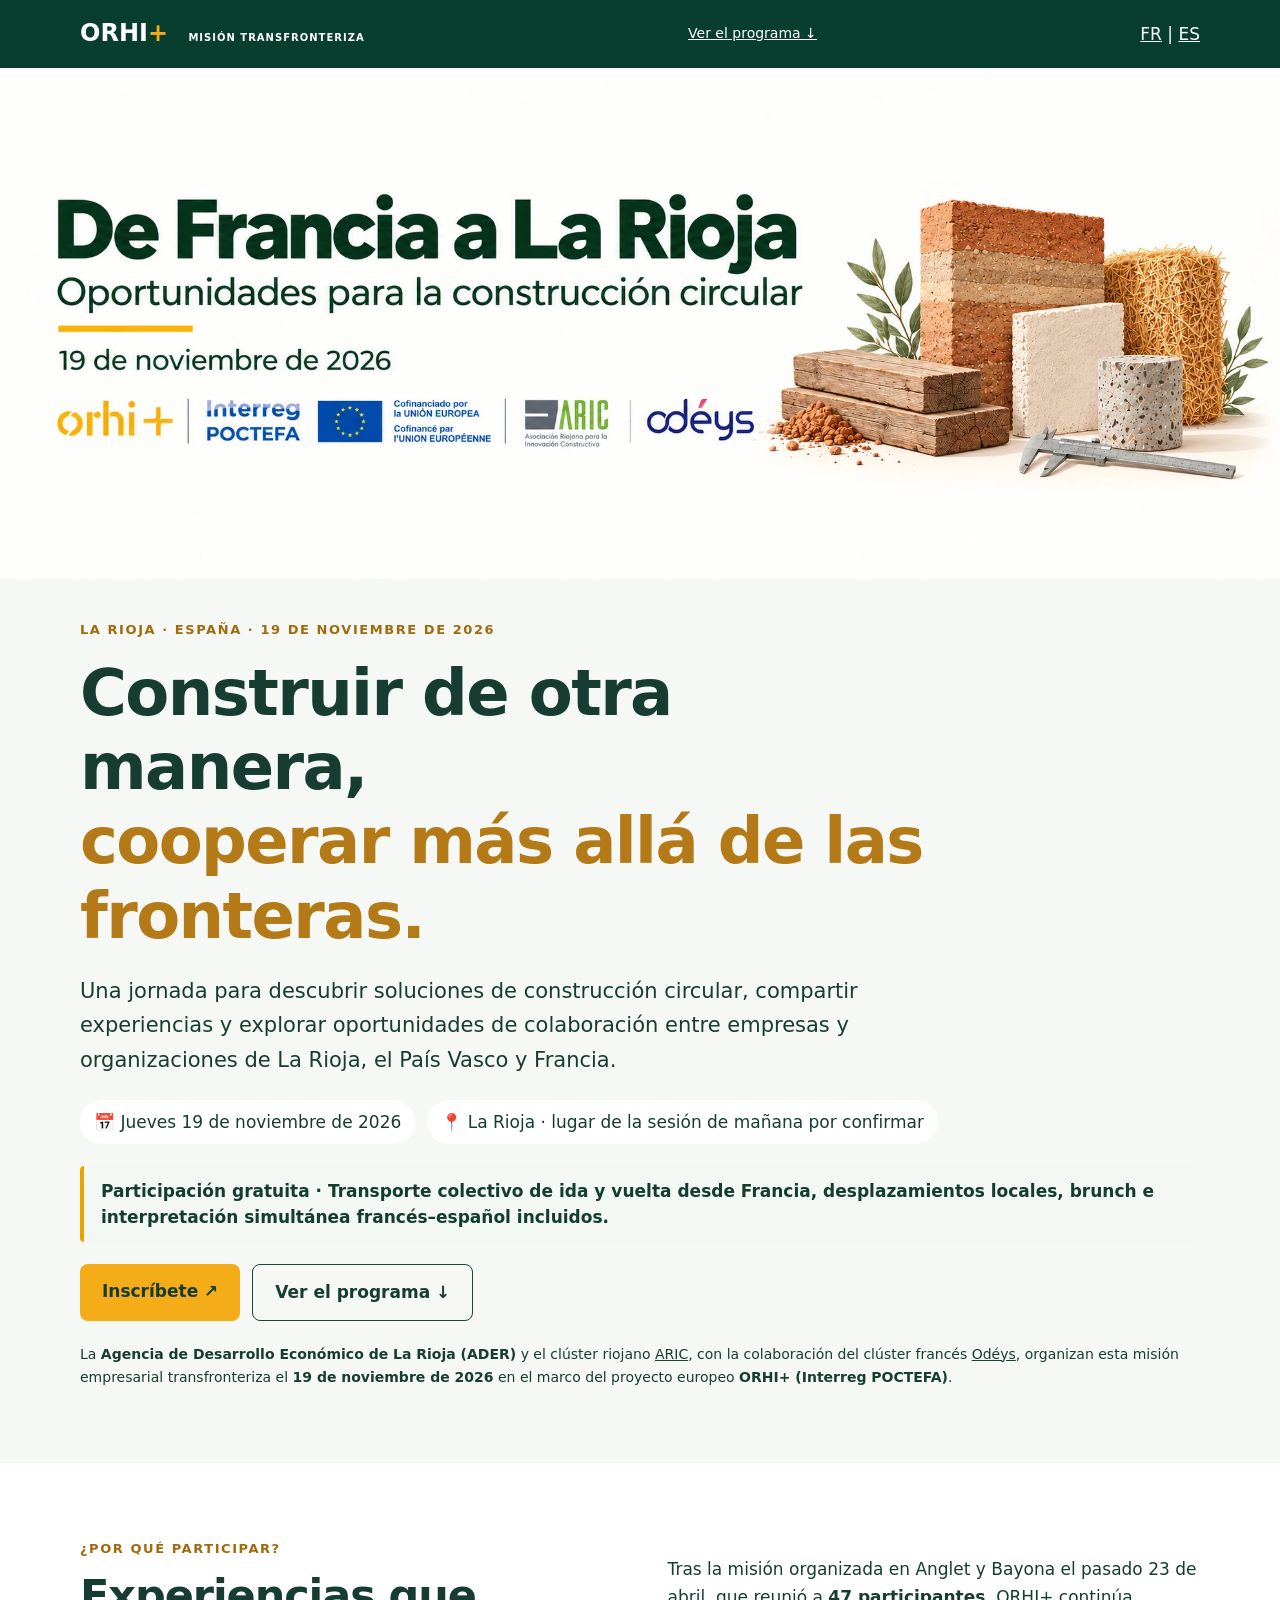
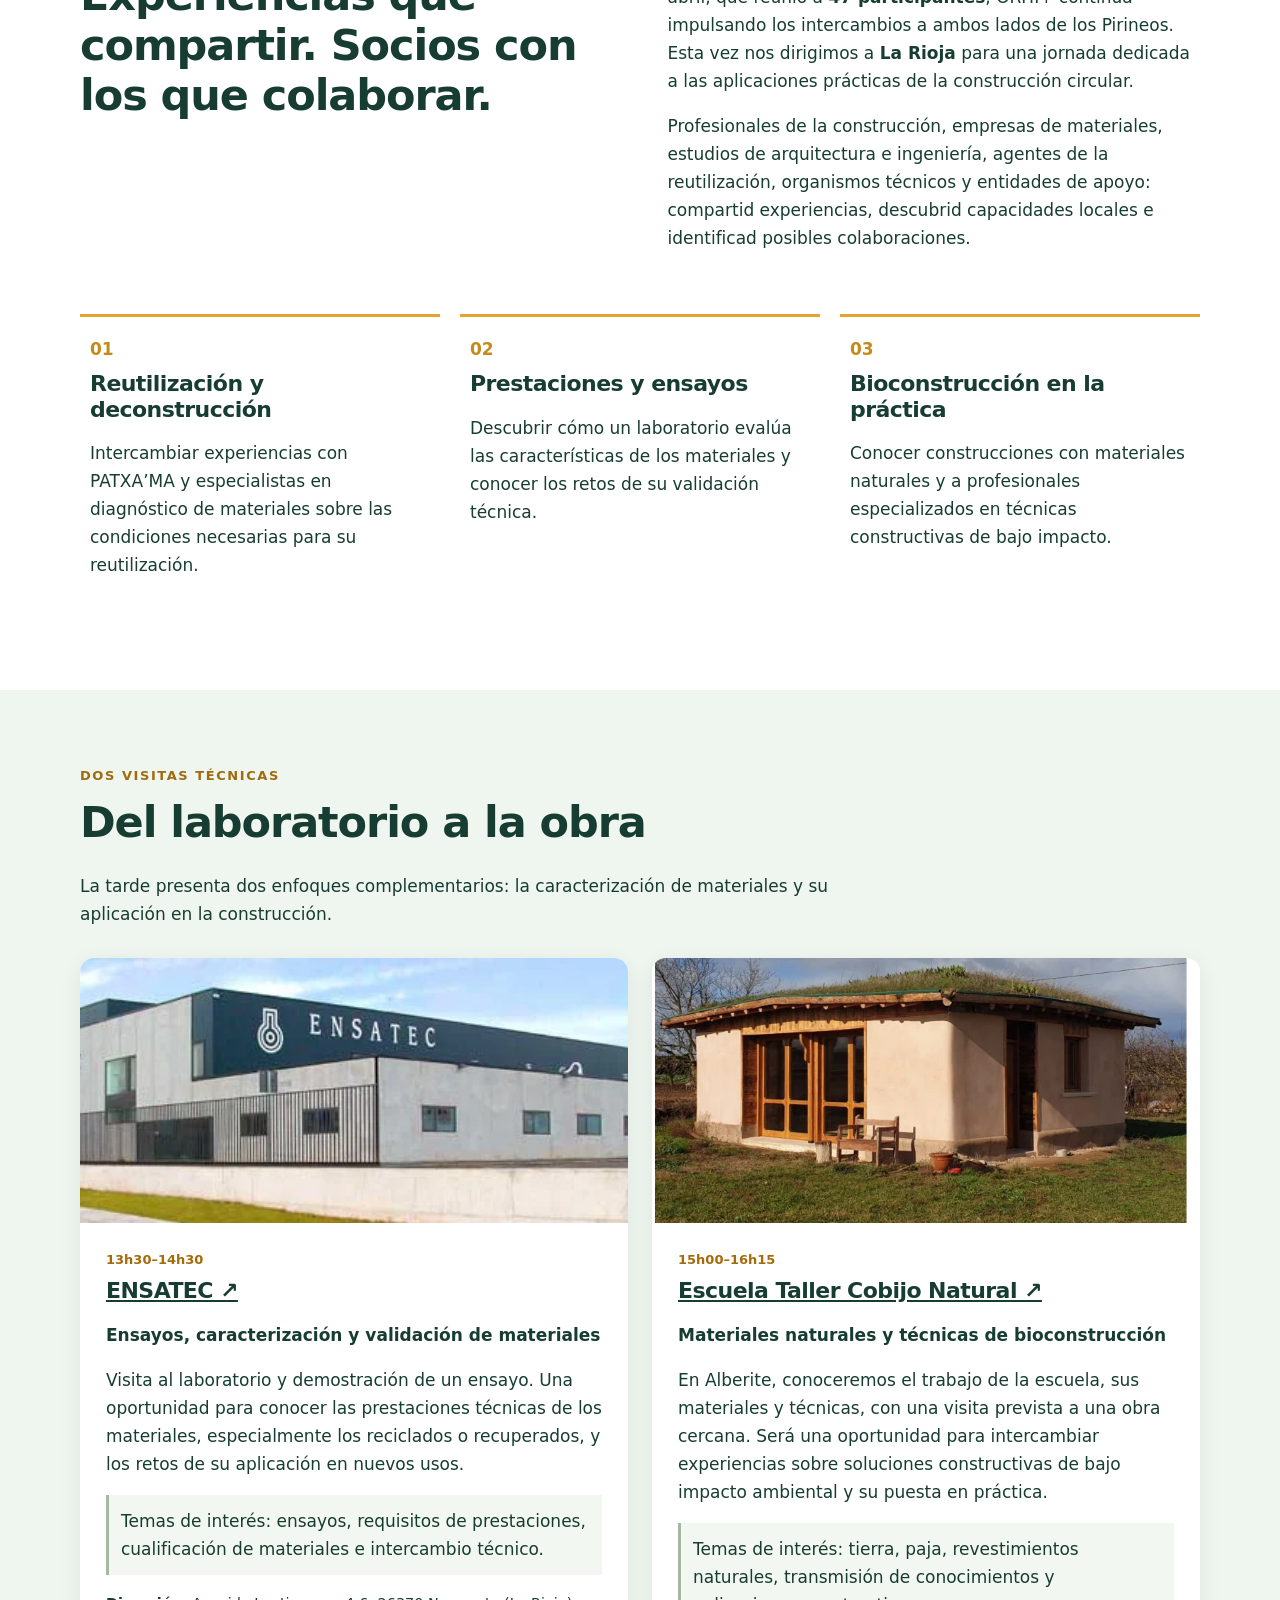
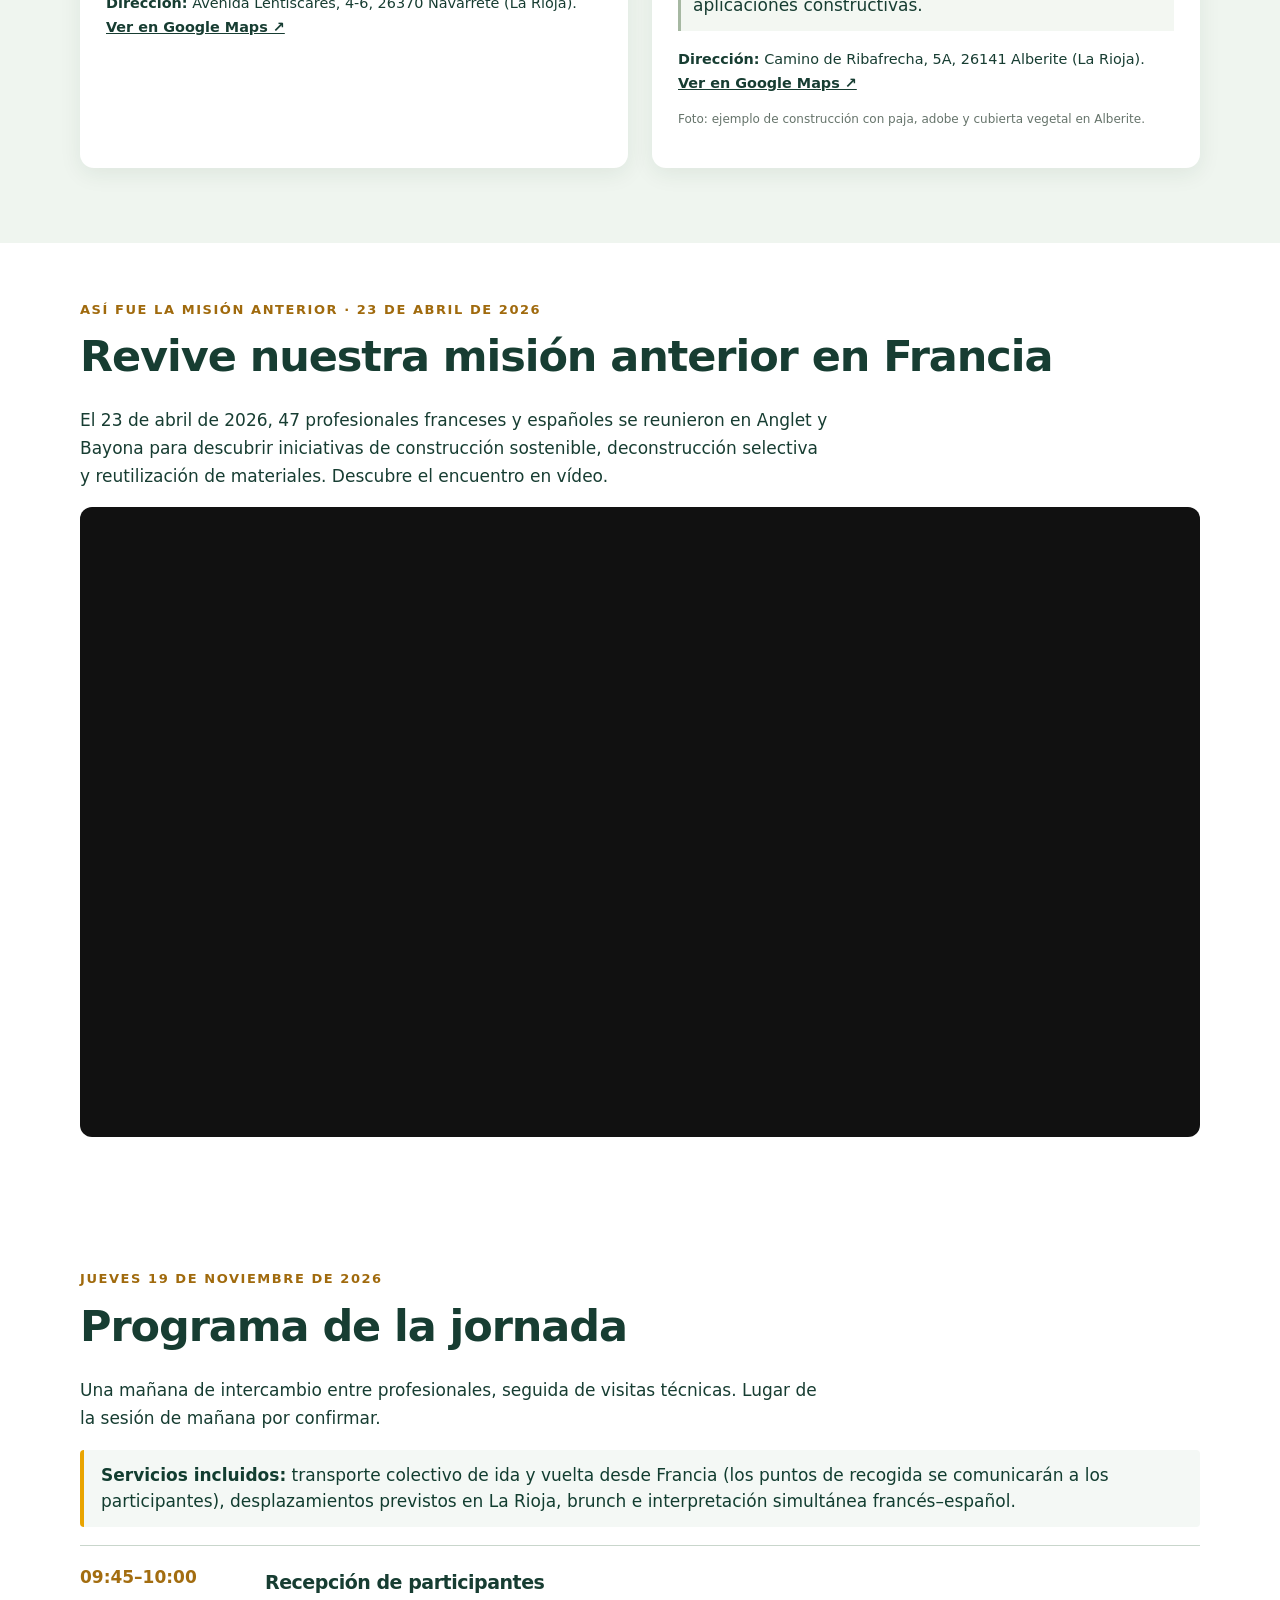
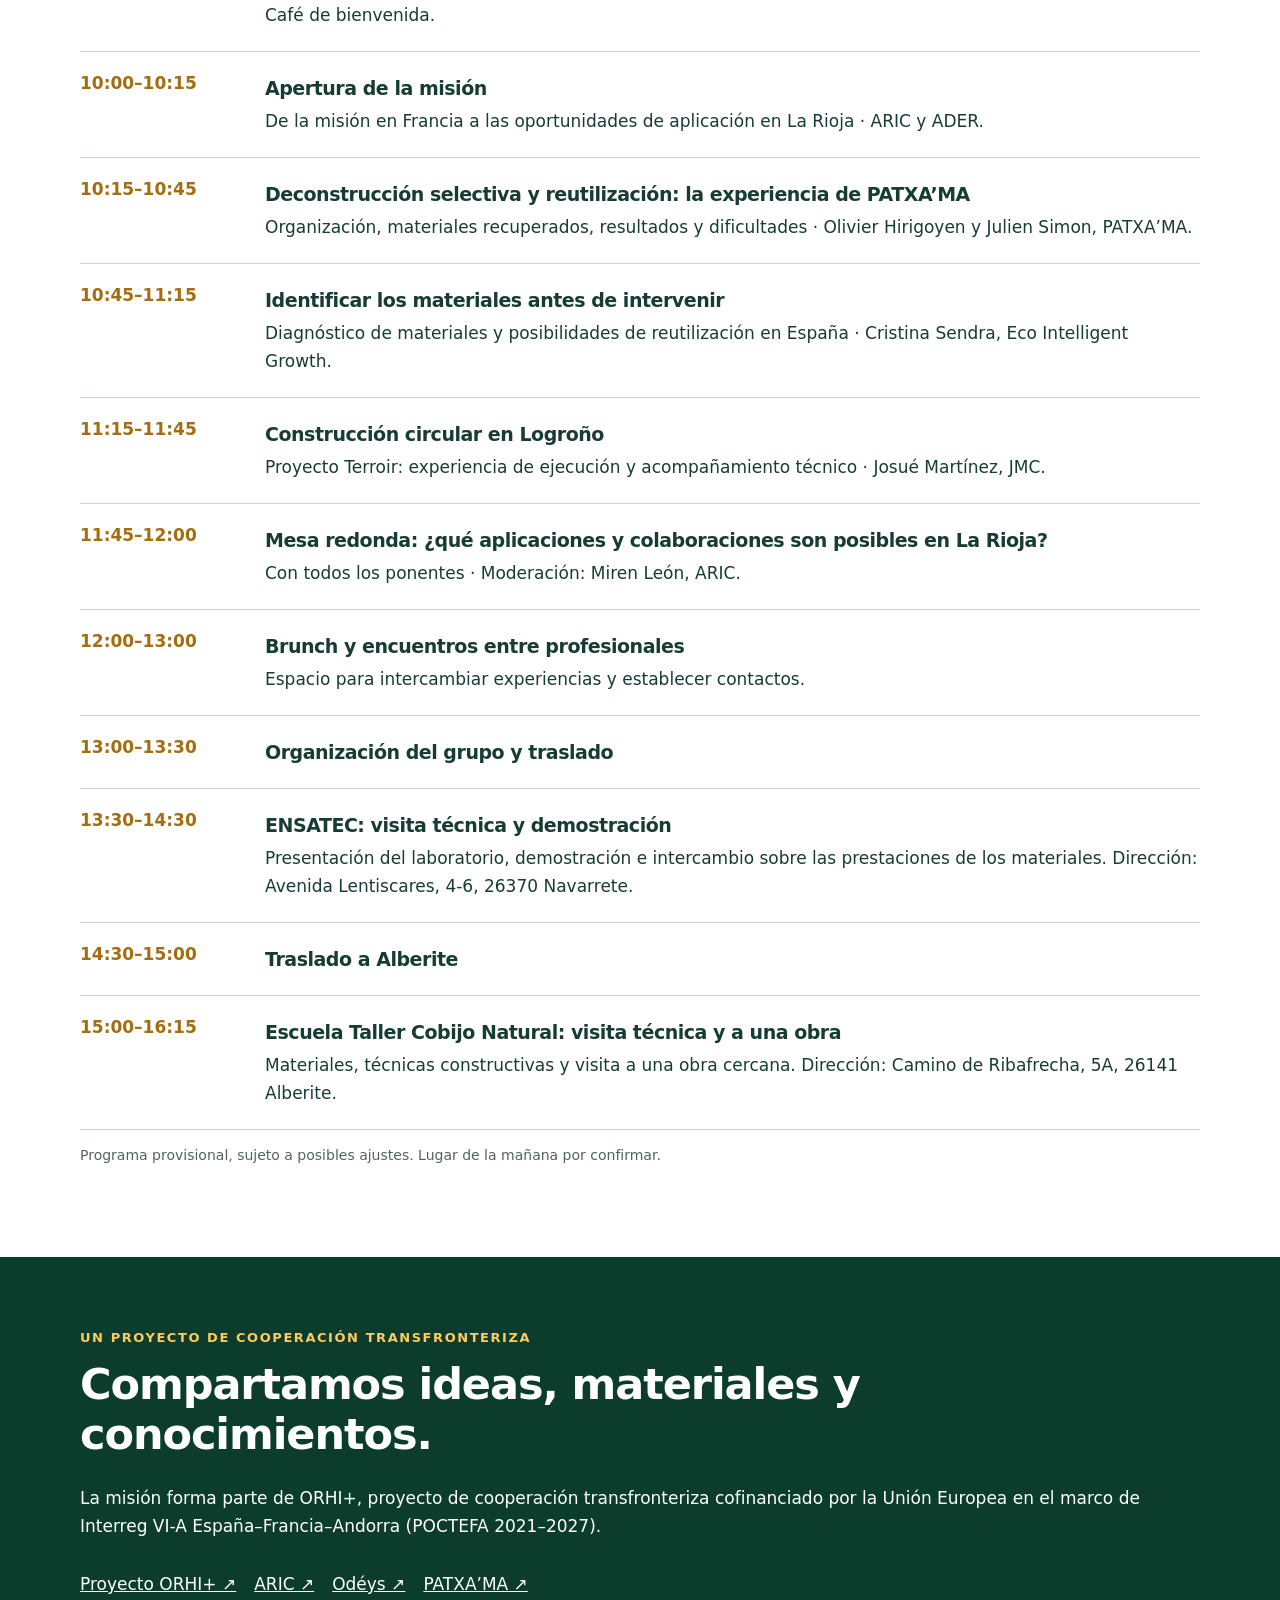
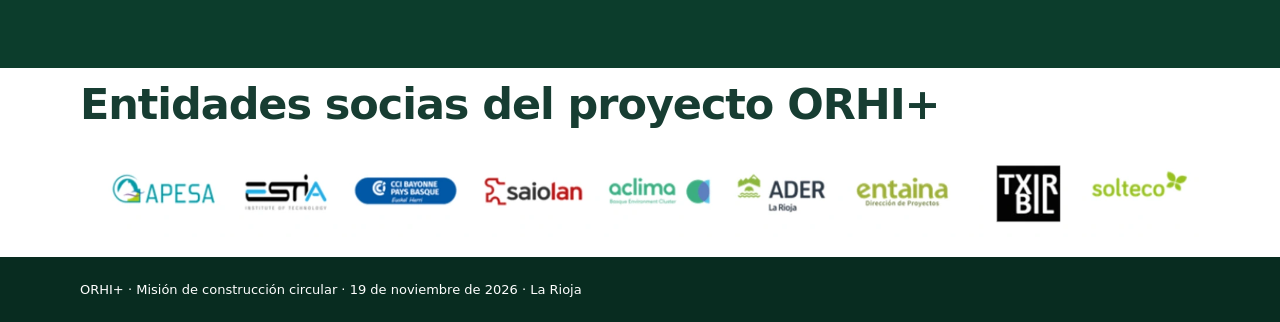
==== commit 6e3565e5: "Update index.html" ====
--- a/es/index.html
+++ b/es/index.html
@@ -1,3 +1,8 @@
 <!DOCTYPE html>
 
-<html lang="es"><head><meta charset="utf-8"/><meta content="width=device-width, initial-scale=1" name="viewport"/><meta content="19 de noviembre de 2026, La Rioja: misión profesional ORHI+ sobre reutilización, construcción circular, ensayos de materiales y bioconstrucción." name="description"/><title>Misión de construcción circular en La Rioja · 19 de noviembre de 2026 · ORHI+</title><link href="../style.css" rel="stylesheet"/></head><body><header class="top"><div class="wrap topin"><a class="brand" href="#accueil">ORHI<span>+</span> <small>MISIÓN TRANSFRONTERIZA</small></a><a class="navlink" href="#programme">Ver el programa ↓</a><nav aria-label="Langue" class="languages"><a href="../" lang="fr">FR</a><span> | </span><a aria-current="page" href="./" lang="es">ES</a></nav></div></header><main><section class="hero" id="accueil"><img alt="De Francia a La Rioja. Oportunidades para la construcción circular. 19 de noviembre de 2026" class="banner" fetchpriority="high" src="../images/banner-es.webp"/><div class="wrap"><div class="eyebrow">LA RIOJA · ESPAÑA · 19 DE NOVIEMBRE DE 2026</div><h1>Construir de otra manera,<br/><em>cooperar más allá de las fronteras.</em></h1><p class="lead">Una jornada para descubrir soluciones de construcción circular, compartir experiencias y explorar oportunidades de colaboración entre empresas y organizaciones de La Rioja, el País Vasco y Francia.</p><div class="pills"><span>📅 Jueves 19 de noviembre de 2026</span><span>📍 La Rioja · lugar de la sesión de mañana por confirmar</span></div><p class="included"><strong>Participación gratuita · Transporte colectivo de ida y vuelta desde Francia, desplazamientos locales, brunch e interpretación simultánea francés–español incluidos.</strong></p><div class="actions"><a class="primary" href="https://forms.gle/rfnTopFWvw3Bm3BC7" rel="noopener" target="_blank">Inscríbete ↗</a><a class="secondary" href="#programme">Ver el programa ↓</a></div><p class="organise">La <strong>Agencia de Desarrollo Económico de La Rioja (ADER)</strong> y el clúster riojano <a href="https://clusteraric.com/" rel="noopener noreferrer" target="_blank">ARIC</a>, con la colaboración del clúster francés <a href="https://www.odeys.fr/" rel="noopener noreferrer" target="_blank">Odéys</a>, organizan esta misión empresarial transfronteriza el <strong>19 de noviembre de 2026</strong> en el marco del proyecto europeo <strong>ORHI+ (Interreg POCTEFA)</strong>.</p></div></section><section class="wrap intro"><div><div class="kicker">¿POR QUÉ PARTICIPAR?</div><h2>Experiencias que compartir. Socios con los que colaborar.</h2></div><div><p>Tras la misión organizada en Anglet y Bayona el pasado 23 de abril, que reunió a <strong>47 participantes</strong>, ORHI+ continúa impulsando los intercambios a ambos lados de los Pirineos. Esta vez nos dirigimos a <strong>La Rioja</strong> para una jornada dedicada a las aplicaciones prácticas de la construcción circular.</p><p>Profesionales de la construcción, empresas de materiales, estudios de arquitectura e ingeniería, agentes de la reutilización, organismos técnicos y entidades de apoyo: compartid experiencias, descubrid capacidades locales e identificad posibles colaboraciones.</p></div></section><section class="wrap benefits"><div><span class="num">01</span><h3>Reutilización y deconstrucción</h3><p>Intercambiar experiencias con PATXA’MA y especialistas en diagnóstico de materiales sobre las condiciones necesarias para su reutilización.</p></div><div><span class="num">02</span><h3>Prestaciones y ensayos</h3><p>Descubrir cómo un laboratorio evalúa las características de los materiales y conocer los retos de su validación técnica.</p></div><div><span class="num">03</span><h3>Bioconstrucción en la práctica</h3><p>Conocer construcciones con materiales naturales y a profesionales especializados en técnicas constructivas de bajo impacto.</p></div></section><section class="visitsband" id="visites"><div class="wrap"><div class="kicker">DOS VISITAS TÉCNICAS</div><h2>Del laboratorio a la obra</h2><p class="sectionlead">La tarde presenta dos enfoques complementarios: la caracterización de materiales y su aplicación en la construcción.</p><div class="visitgrid"><article class="visit"><img alt="Fachada de las instalaciones de ENSATEC" loading="lazy" src="../images/ensatec.webp"/><div class="visitbody"><div class="timechip">13h30–14h30</div><h3><a href="https://www.ensatec.com/" rel="noopener noreferrer" target="_blank">ENSATEC ↗</a></h3><p class="subtitle">Ensayos, caracterización y validación de materiales</p><p>Visita al laboratorio y demostración de un ensayo. Una oportunidad para conocer las prestaciones técnicas de los materiales, especialmente los reciclados o recuperados, y los retos de su aplicación en nuevos usos.</p><p class="interest">Temas de interés: ensayos, requisitos de prestaciones, cualificación de materiales e intercambio técnico.</p><p class="visitaddress"><strong>Dirección:</strong> Avenida Lentiscares, 4-6, 26370 Navarrete (La Rioja). <a href="https://www.google.com/maps/search/?api=1&amp;query=Avenida+Lentiscares+4-6+Navarrete+La+Rioja" rel="noopener" target="_blank">Ver en Google Maps ↗</a></p></div></article><article class="visit"><img alt="Construcción en Alberite con muros de paja, adobe y cubierta vegetal" loading="lazy" src="../images/cobijo-natural.webp"/><div class="visitbody"><div class="timechip">15h00–16h15</div><h3><a href="https://escuelacobijonatural.com/" rel="noopener noreferrer" target="_blank">Escuela Taller Cobijo Natural ↗</a></h3><p class="subtitle">Materiales naturales y técnicas de bioconstrucción</p><p>En Alberite, conoceremos el trabajo de la escuela, sus materiales y técnicas, con una visita prevista a una obra cercana. Será una oportunidad para intercambiar experiencias sobre soluciones constructivas de bajo impacto ambiental y su puesta en práctica.</p><p class="interest">Temas de interés: tierra, paja, revestimientos naturales, transmisión de conocimientos y aplicaciones constructivas.</p><p class="visitaddress"><strong>Dirección:</strong> Camino de Ribafrecha, 5A, 26141 Alberite (La Rioja). <a href="https://www.google.com/maps/search/?api=1&amp;query=Camino+de+Ribafrecha+5A+Alberite+La+Rioja" rel="noopener" target="_blank">Ver en Google Maps ↗</a></p><p class="credit">Foto: ejemplo de construcción con paja, adobe y cubierta vegetal en Alberite.</p></div></article></div></div></section><section class="wrap" id="mission-precedente" style="padding-top:56px;padding-bottom:56px"><div class="kicker">ASÍ FUE LA MISIÓN ANTERIOR · 23 DE ABRIL DE 2026</div><h2>Revive nuestra misión anterior en Francia</h2><p class="sectionlead">El 23 de abril de 2026, 47 profesionales franceses y españoles se reunieron en Anglet y Bayona para descubrir iniciativas de construcción sostenible, deconstrucción selectiva y reutilización de materiales. Descubre el encuentro en vídeo.</p><div style="position:relative;width:100%;aspect-ratio:16/9;overflow:hidden;border-radius:12px;background:#111"><iframe allow="accelerometer; autoplay; clipboard-write; encrypted-media; gyroscope; picture-in-picture; web-share" allowfullscreen="" loading="lazy" referrerpolicy="strict-origin-when-cross-origin" src="https://www.youtube-nocookie.com/embed/z3q2IrVSTuQ" style="position:absolute;inset:0;width:100%;height:100%;border:0" title="ORHI+ · Retour sur la mission transfrontalière en France du 23 avril 2026"></iframe></div></section><section class="wrap programme" id="programme"><div class="kicker">JUEVES 19 DE NOVIEMBRE DE 2026</div><h2>Programa de la jornada</h2><p class="sectionlead">Una mañana de intercambio entre profesionales, seguida de visitas técnicas. Lugar de la sesión de mañana por confirmar.</p><p class="included"><strong>Servicios incluidos:</strong> transporte colectivo de ida y vuelta desde Francia (los puntos de recogida se comunicarán a los participantes), desplazamientos previstos en La Rioja, brunch e interpretación simultánea francés–español.</p><div class="schedule"><div><time>09:45–10:00</time><section><h3>Recepción de participantes</h3><p>Café de bienvenida.</p></section></div><div><time>10:00–10:15</time><section><h3>Apertura de la misión</h3><p>De la misión en Francia a las oportunidades de aplicación en La Rioja · ARIC y ADER.</p></section></div><div><time>10:15–10:45</time><section><h3>Deconstrucción selectiva y reutilización: la experiencia de PATXA’MA</h3><p>Organización, materiales recuperados, resultados y dificultades · Olivier Hirigoyen y Julien Simon, PATXA’MA.</p></section></div><div><time>10:45–11:15</time><section><h3>Identificar los materiales antes de intervenir</h3><p>Diagnóstico de materiales y posibilidades de reutilización en España · Cristina Sendra, Eco Intelligent Growth.</p></section></div><div><time>11:15–11:45</time><section><h3>Construcción circular en Logroño</h3><p>Proyecto Terroir: experiencia de ejecución y acompañamiento técnico · Josué Martínez, JMC.</p></section></div><div><time>11:45–12:00</time><section><h3>Mesa redonda: ¿qué aplicaciones y colaboraciones son posibles en La Rioja?</h3><p>Con todos los ponentes · Moderación: Miren León, ARIC.</p></section></div><div><time>12:00–13:00</time><section><h3>Brunch y encuentros entre profesionales</h3><p>Espacio para intercambiar experiencias y establecer contactos.</p></section></div><div><time>13:00–13:30</time><section><h3>Organización del grupo y traslado</h3></section></div><div><time>13:30–14:30</time><section><h3>ENSATEC: visita técnica y demostración</h3><p>Presentación del laboratorio, demostración e intercambio sobre las prestaciones de los materiales. Dirección: Avenida Lentiscares, 4-6, 26370 Navarrete.</p></section></div><div><time>14:30–15:00</time><section><h3>Traslado a Alberite</h3></section></div><div><time>15:00–16:15</time><section><h3>Escuela Taller Cobijo Natural: visita técnica y a una obra</h3><p>Materiales, técnicas constructivas y visita a una obra cercana. Dirección: Camino de Ribafrecha, 5A, 26141 Alberite.</p></section></div></div><p class="note">Programa provisional, sujeto a posibles ajustes. Lugar de la mañana por confirmar.</p></section><section class="closing"><div class="wrap"><div class="kicker">UN PROYECTO DE COOPERACIÓN TRANSFRONTERIZA</div><h2>Compartamos ideas, materiales y conocimientos.</h2><p>La misión forma parte de ORHI+, proyecto de cooperación transfronteriza cofinanciado por la Unión Europea en el marco de Interreg VI-A España–Francia–Andorra (POCTEFA 2021–2027).</p><div class="links"><a href="https://orhi-poctefa.eu/" rel="noopener" target="_blank">Proyecto ORHI+ ↗</a><a href="https://clusteraric.com/" rel="noopener" target="_blank">ARIC ↗</a><a href="https://www.odeys.fr/" rel="noopener" target="_blank">Odéys ↗</a><a href="https://www.patxama.com/" rel="noopener" target="_blank">PATXA’MA ↗</a></div></div></section><section class="partners"><div class="wrap"><h2>Entidades socias del proyecto ORHI+</h2><img alt="Logotipos de las entidades socias del proyecto ORHI+" loading="lazy" src="../images/socios-orhi-plus.webp"/></div></section></main><footer><div class="wrap">ORHI+ · Misión de construcción circular · 19 de noviembre de 2026 · La Rioja</div></footer></body></html>
+<html lang="es"><head><meta charset="utf-8"/><meta content="width=device-width, initial-scale=1" name="viewport"/><meta content="19 de noviembre de 2026, La Rioja: misión profesional ORHI+ sobre reutilización, construcción circular, ensayos de materiales y bioconstrucción." name="description"/><title>Misión de construcción circular en La Rioja · 19 de noviembre de 2026 · ORHI+</title><link href="../style.css" rel="stylesheet"/></head><body><header class="top"><div class="wrap topin"><a class="brand" href="#accueil">ORHI<span>+</span> <small>MISIÓN TRANSFRONTERIZA</small></a><a class="navlink" href="#programme">Ver el programa ↓</a><nav aria-label="Langue" class="languages"><a href="../" lang="fr">FR</a><span> | </span><a aria-current="page" href="./" lang="es">ES</a></nav></div></header><main><section class="hero" id="accueil"><img alt="De Francia a La Rioja. Oportunidades para la construcción circular. 19 de noviembre de 2026" class="banner" fetchpriority="high" src="../images/banner-es.webp"/><div class="wrap"><div class="eyebrow">LA RIOJA · ESPAÑA · 19 DE NOVIEMBRE DE 2026</div><h1>Construir de otra manera,<br/><em>cooperar más allá de las fronteras.</em></h1><p class="lead">Una jornada para descubrir soluciones de construcción circular, compartir experiencias y explorar oportunidades de colaboración entre empresas y organizaciones de La Rioja, el País Vasco y Francia.</p><div class="pills"><span>📅 Jueves 19 de noviembre de 2026</span><span>📍 La Rioja · lugar de la sesión de mañana por confirmar</span></div><p class="included"><strong>Participación gratuita · Transporte colectivo de ida y vuelta desde Francia, desplazamientos locales, brunch e interpretación simultánea francés–español incluidos.</strong></p><div class="actions"><a class="primary" href="https://forms.gle/rfnTopFWvw3Bm3BC7" rel="noopener" target="_blank">Inscríbete ↗</a><a class="secondary" href="#programme">Ver el programa ↓</a></div><p class="organise">La <strong>Agencia de Desarrollo Económico de La Rioja (ADER)</strong> y el clúster riojano <a href="https://clusteraric.com/" rel="noopener noreferrer" target="_blank">ARIC</a>, con la colaboración del clúster francés <a href="https://www.odeys.fr/" rel="noopener noreferrer" target="_blank">Odéys</a>, organizan esta misión empresarial transfronteriza el <strong>19 de noviembre de 2026</strong> en el marco del proyecto europeo <strong>ORHI+ (Interreg POCTEFA)</strong>.</p></div></section><section class="wrap intro"><div><div class="kicker">¿POR QUÉ PARTICIPAR?</div><h2>Experiencias que compartir. Socios con los que colaborar.</h2></div><div><p>Tras la misión organizada en Anglet y Bayona el pasado 23 de abril, que reunió a <strong>47 participantes</strong>, ORHI+ continúa impulsando los intercambios a ambos lados de los Pirineos. Esta vez nos dirigimos a <strong>La Rioja</strong> para una jornada dedicada a las aplicaciones prácticas de la construcción circular.</p><p>Profesionales de la construcción, empresas de materiales, estudios de arquitectura e ingeniería, agentes de la reutilización, organismos técnicos y entidades de apoyo: compartid experiencias, descubrid capacidades locales e identificad posibles colaboraciones.</p></div></section><section class="wrap benefits"><div><span class="num">01</span><h3>Reutilización y deconstrucción</h3><p>Intercambiar experiencias con PATXA’MA y especialistas en diagnóstico de materiales sobre las condiciones necesarias para su reutilización.</p></div><div><span class="num">02</span><h3>Prestaciones y ensayos</h3><p>Descubrir cómo un laboratorio evalúa las características de los materiales y conocer los retos de su validación técnica.</p></div><div><span class="num">03</span><h3>Bioconstrucción en la práctica</h3><p>Conocer construcciones con materiales naturales y a profesionales especializados en técnicas constructivas de bajo impacto.</p></div></section><section class="visitsband" id="visites"><div class="wrap"><div class="kicker">DOS VISITAS TÉCNICAS</div><h2>Del laboratorio a la obra</h2><p class="sectionlead">La tarde presenta dos enfoques complementarios: la caracterización de materiales y su aplicación en la construcción.</p><div class="visitgrid"><article class="visit"><img alt="Fachada de las instalaciones de ENSATEC" loading="lazy" src="../images/ensatec.webp"/><div class="visitbody"><div class="timechip">13h30–14h30</div><h3><a href="https://www.ensatec.com/" rel="noopener noreferrer" target="_blank">ENSATEC ↗</a></h3><p class="subtitle">Ensayos, caracterización y validación de materiales</p><p>Visita al laboratorio y demostración de un ensayo. Una oportunidad para conocer las prestaciones técnicas de los materiales, especialmente los reciclados o recuperados, y los retos de su aplicación en nuevos usos.</p><p class="interest">Temas de interés: ensayos, requisitos de prestaciones, cualificación de materiales e intercambio técnico.</p><p class="visitaddress"><strong>Dirección:</strong> Avenida Lentiscares, 4-6, 26370 Navarrete (La Rioja). <a href="https://www.google.com/maps/search/?api=1&amp;query=Avenida+Lentiscares+4-6+Navarrete+La+Rioja" rel="noopener" target="_blank">Ver en Google Maps ↗</a></p></div></article><article class="visit"><img alt="Construcción en Alberite con muros de paja, adobe y cubierta vegetal" loading="lazy" src="../images/cobijo-natural.webp"/><div class="visitbody"><div class="timechip">15h00–16h15</div><h3><a href="https://escuelacobijonatural.com/" rel="noopener noreferrer" target="_blank">Escuela Taller Cobijo Natural ↗</a></h3><p class="subtitle">Materiales naturales y técnicas de bioconstrucción</p><p>En Alberite, conoceremos el trabajo de la escuela, sus materiales y técnicas, con una visita prevista a una obra cercana. Será una oportunidad para intercambiar experiencias sobre soluciones constructivas de bajo impacto ambiental y su puesta en práctica.</p><p class="interest">Temas de interés: tierra, paja, revestimientos naturales, transmisión de conocimientos y aplicaciones constructivas.</p><p class="visitaddress"><strong>Dirección:</strong> Camino de Ribafrecha, 5A, 26141 Alberite (La Rioja). <a href="https://www.google.com/maps/search/?api=1&amp;query=Camino+de+Ribafrecha+5A+Alberite+La+Rioja" rel="noopener" target="_blank">Ver en Google Maps ↗</a></p><p class="credit">Foto: ejemplo de construcción con paja, adobe y cubierta vegetal en Alberite.</p></div></article></div></div></section><section class="wrap" id="mission-precedente" style="padding-top:56px;padding-bottom:56px"><div class="kicker">ASÍ FUE LA MISIÓN ANTERIOR · 23 DE ABRIL DE 2026</div><h2>Revive nuestra misión anterior en Francia</h2><p class="sectionlead">El 23 de abril de 2026, 47 profesionales franceses y españoles se reunieron en Anglet y Bayona para descubrir iniciativas de construcción sostenible, deconstrucción selectiva y reutilización de materiales. Descubre el encuentro en vídeo.</p><div style="position:relative;width:100%;aspect-ratio:16/9;overflow:hidden;border-radius:12px;background:#111"><iframe allow="accelerometer; autoplay; clipboard-write; encrypted-media; gyroscope; picture-in-picture; web-share" allowfullscreen="" loading="lazy" referrerpolicy="strict-origin-when-cross-origin" src="https://www.youtube-nocookie.com/embed/z3q2IrVSTuQ" style="position:absolute;inset:0;width:100%;height:100%;border:0" title="ORHI+ · Retour sur la mission transfrontalière en France du 23 avril 2026"></iframe></div></section><section class="wrap programme" id="programme"><div class="kicker">JUEVES 19 DE NOVIEMBRE DE 2026</div><h2>Programa de la jornada</h2><p class="sectionlead">Una mañana de intercambio entre profesionales, seguida de visitas técnicas. Lugar de la sesión de mañana por confirmar.</p><p class="included"><strong>Servicios incluidos:</strong> transporte colectivo de ida y vuelta desde Francia (los puntos de recogida se comunicarán a los participantes), desplazamientos previstos en La Rioja, brunch e interpretación simultánea francés–español.</p><div class="schedule"><div><time>09:45–10:00</time><section><h3>Recepción de participantes</h3><p>Café de bienvenida.</p></section></div><div><time>10:00–10:15</time><section><h3>Apertura de la misión</h3><p>De la misión en Francia a las oportunidades de aplicación en La Rioja · ARIC y ADER.</p></section></div><div><time>10:15–10:45</time><section><h3>Deconstrucción selectiva y reutilización: la experiencia de PATXA’MA</h3><p>Organización, materiales recuperados, resultados y dificultades · Olivier Hirigoyen y Julien Simon, PATXA’MA.</p></section></div><div><time>10:45–11:15</time><section><h3>Identificar los materiales antes de intervenir</h3><p>Diagnóstico de materiales y posibilidades de reutilización en España · Cristina Sendra, Eco Intelligent Growth.</p></section></div><div><time>11:15–11:45</time><section><h3>Construcción circular en Logroño</h3><p>Proyecto Terroir: experiencia de ejecución y acompañamiento técnico · Josué Martínez, JMC.</p></section></div><div><time>11:45–12:00</time><section><h3>Mesa redonda: ¿qué aplicaciones y colaboraciones son posibles en La Rioja?</h3><p>Con todos los ponentes · Moderación: Miren León, ARIC.</p></section></div><div><time>12:00–13:00</time><section><h3>Brunch y encuentros entre profesionales</h3><p>Espacio para intercambiar experiencias y establecer contactos.</p></section></div><div><time>13:00–13:30</time><section><h3>Organización del grupo y traslado</h3></section></div><div><time>13:30–14:30</time><section><h3>ENSATEC: visita técnica y demostración</h3><p>Presentación del laboratorio, demostración e intercambio sobre las prestaciones de los materiales. Dirección: Avenida Lentiscares, 4-6, 26370 Navarrete.</p></section></div><div><time>14:30–15:00</time><section><h3>Traslado a Alberite</h3></section></div><div><time>15:00–16:15</time><section><h3>Escuela Taller Cobijo Natural: visita técnica y a una obra</h3><p>Materiales, técnicas constructivas y visita a una obra cercana. Dirección: Camino de Ribafrecha, 5A, 26141 Alberite.</p></section></div></div><p class="note">Programa provisional, sujeto a posibles ajustes. Lugar de la mañana por confirmar.</p></section><section class="closing"><div class="wrap"><div class="kicker">UN PROYECTO DE COOPERACIÓN TRANSFRONTERIZA</div><h2>Compartamos ideas, materiales y conocimientos.</h2><p>La misión forma parte de ORHI+, proyecto de cooperación transfronteriza cofinanciado por la Unión Europea en el marco de Interreg VI-A España–Francia–Andorra (POCTEFA 2021–2027).</p><div class="links"><a href="https://orhi-poctefa.eu/" rel="noopener" target="_blank">Proyecto ORHI+ ↗</a><a href="https://clusteraric.com/" rel="noopener" target="_blank">ARIC ↗</a><a href="https://www.odeys.fr/" rel="noopener" target="_blank">Odéys ↗</a><a href="https://www.patxama.com/" rel="noopener" target="_blank">PATXA’MA ↗</a></div></div></section><section class="partners"><div class="wrap"><h2>Entidades socias del proyecto ORHI+</h2><img
+  alt="Logotipos de las entidades socias del proyecto ORHI+"
+  loading="lazy"
+  src="../images/socios-orhi-plus.webp"
+  style="display:block; width:100%; max-width:100%; height:auto; object-fit:contain;"
+/></div></section></main><footer><div class="wrap">ORHI+ · Misión de construcción circular · 19 de noviembre de 2026 · La Rioja</div></footer></body></html>
--- a/style.css
+++ b/style.css
@@ -2,3 +2,13 @@
 .included{padding:12px 17px;border-left:4px solid #e9a400;background:#f4f8f5;color:#123d30;border-radius:4px;line-height:1.55;margin:18px 0;}
 
 .visitaddress{font-size:.9rem;margin-top:1rem}.visitaddress a{font-weight:650;text-decoration:underline}
+
+/* Logotipos de las entidades socias ORHI+ */
+img[src*="socios-orhi-plus"] {
+  display: block;
+  width: 100%;
+  max-width: 100%;
+  height: auto;
+  object-fit: contain;
+  margin: 20px auto;
+}
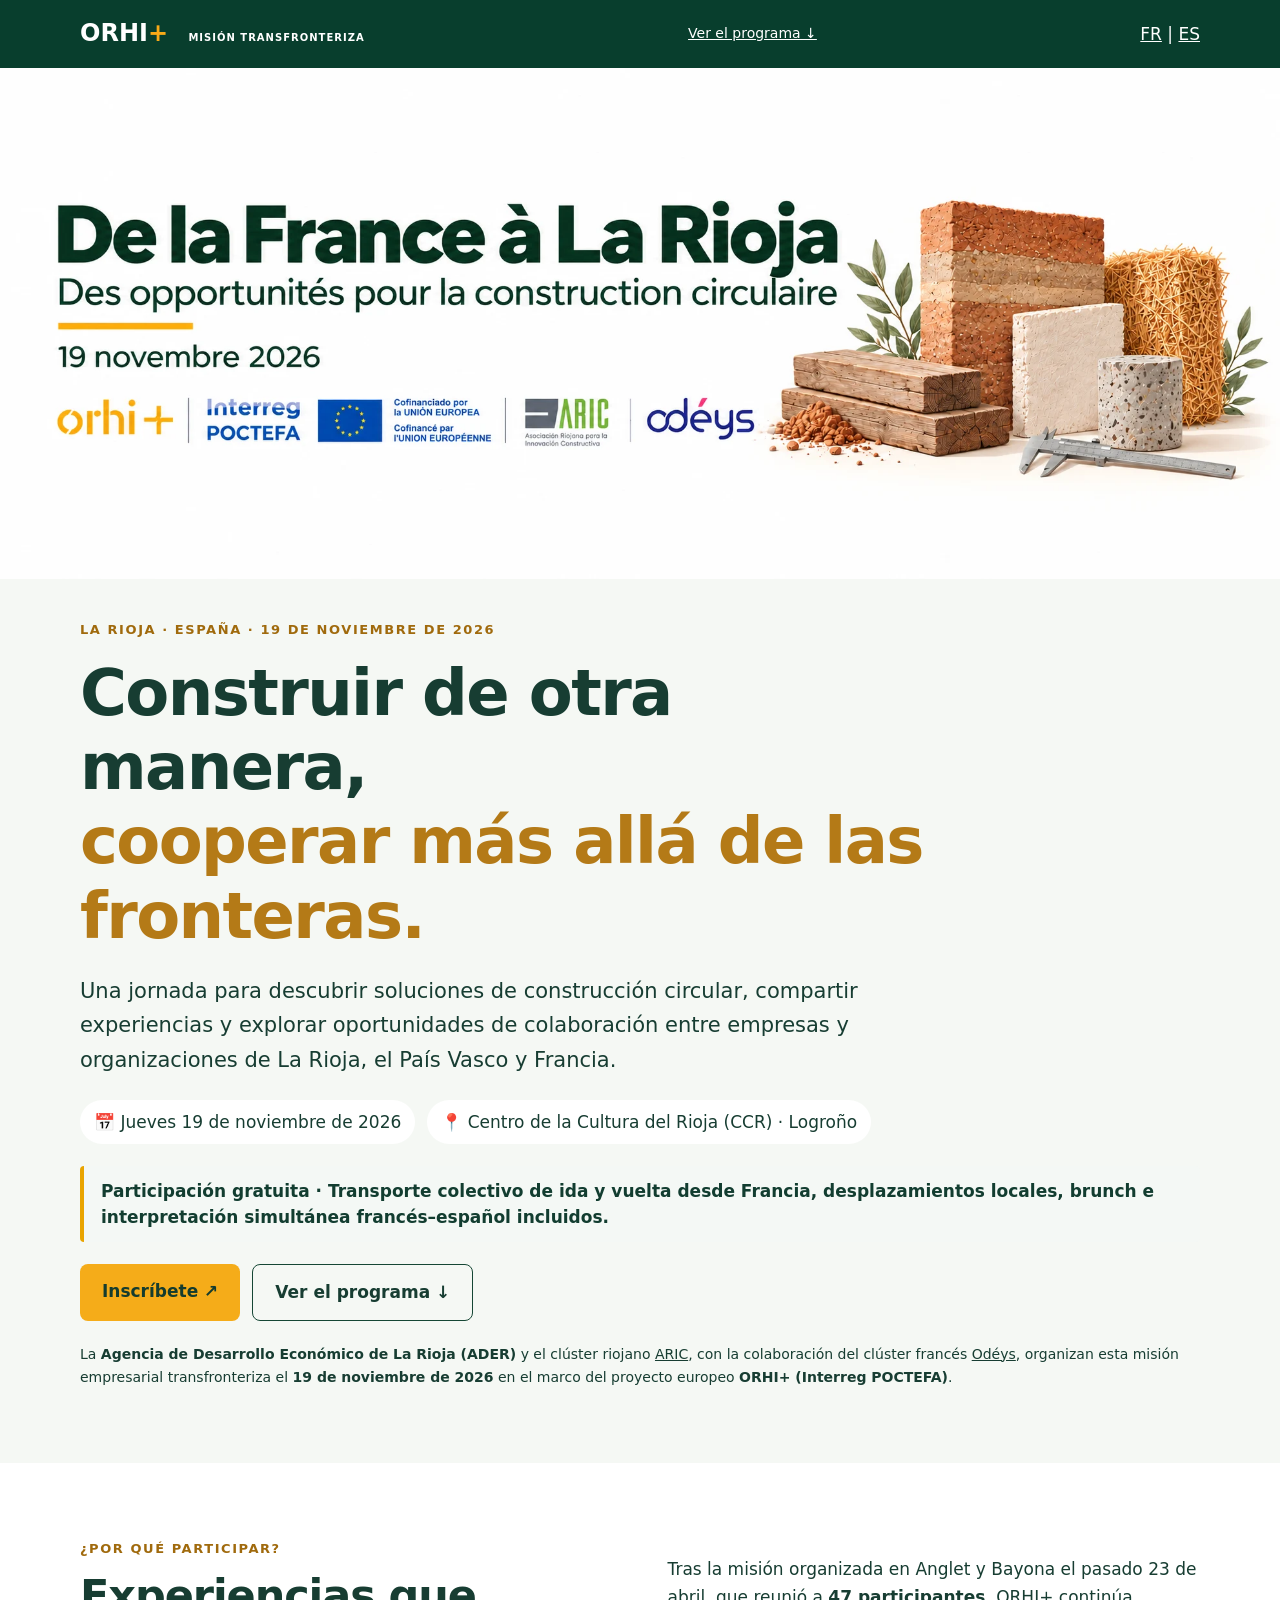
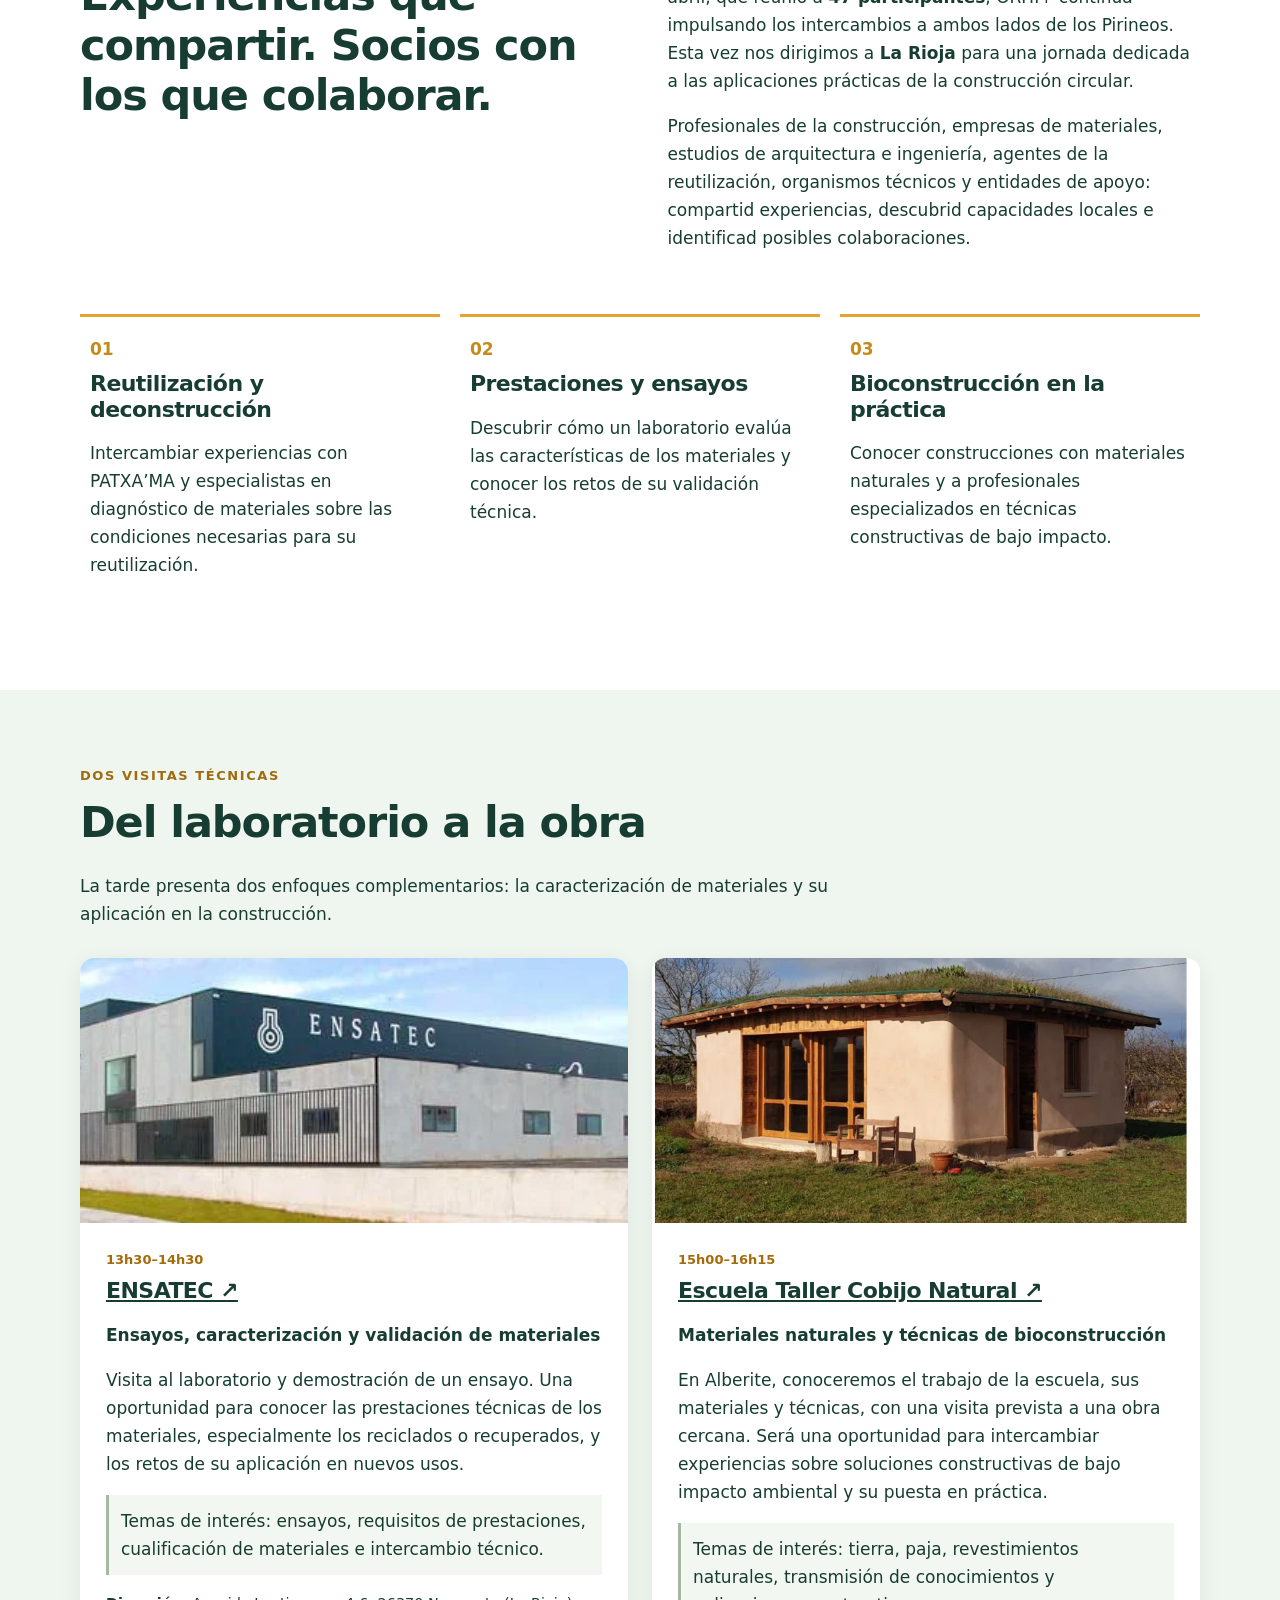
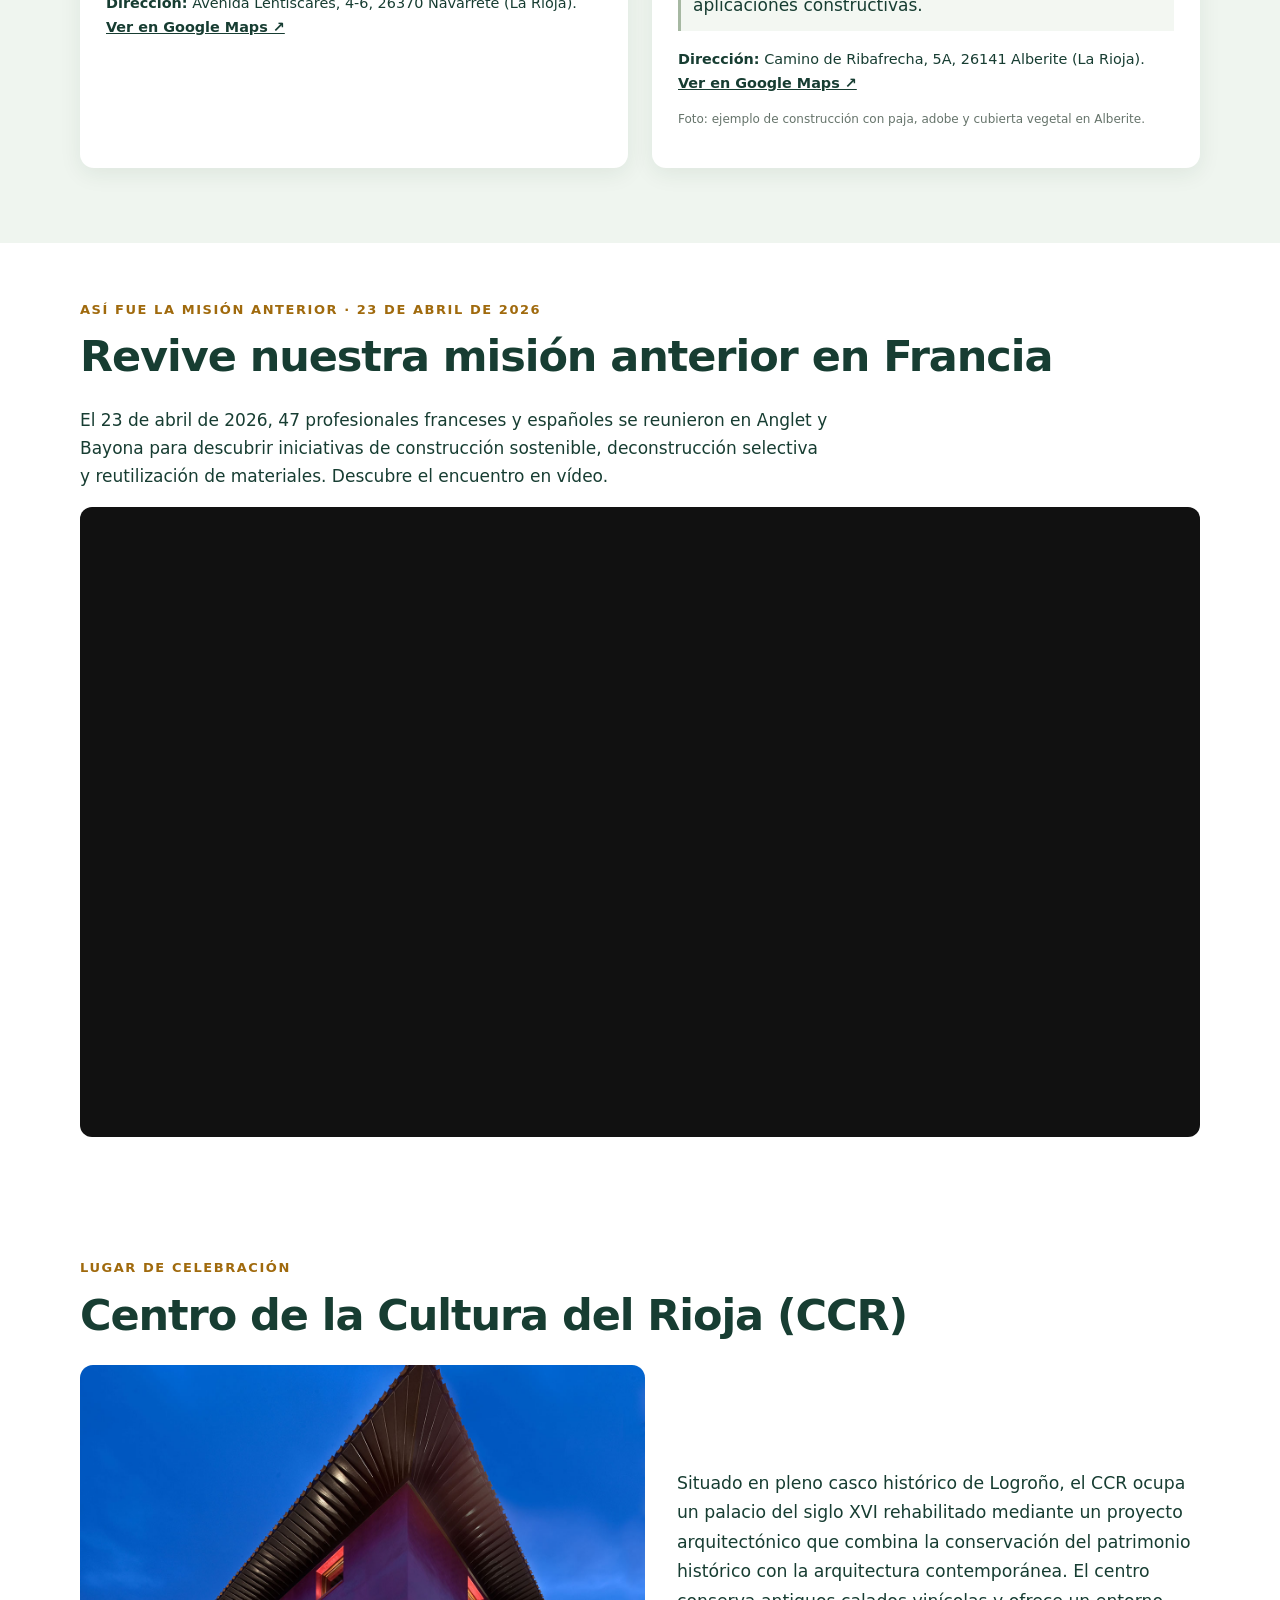
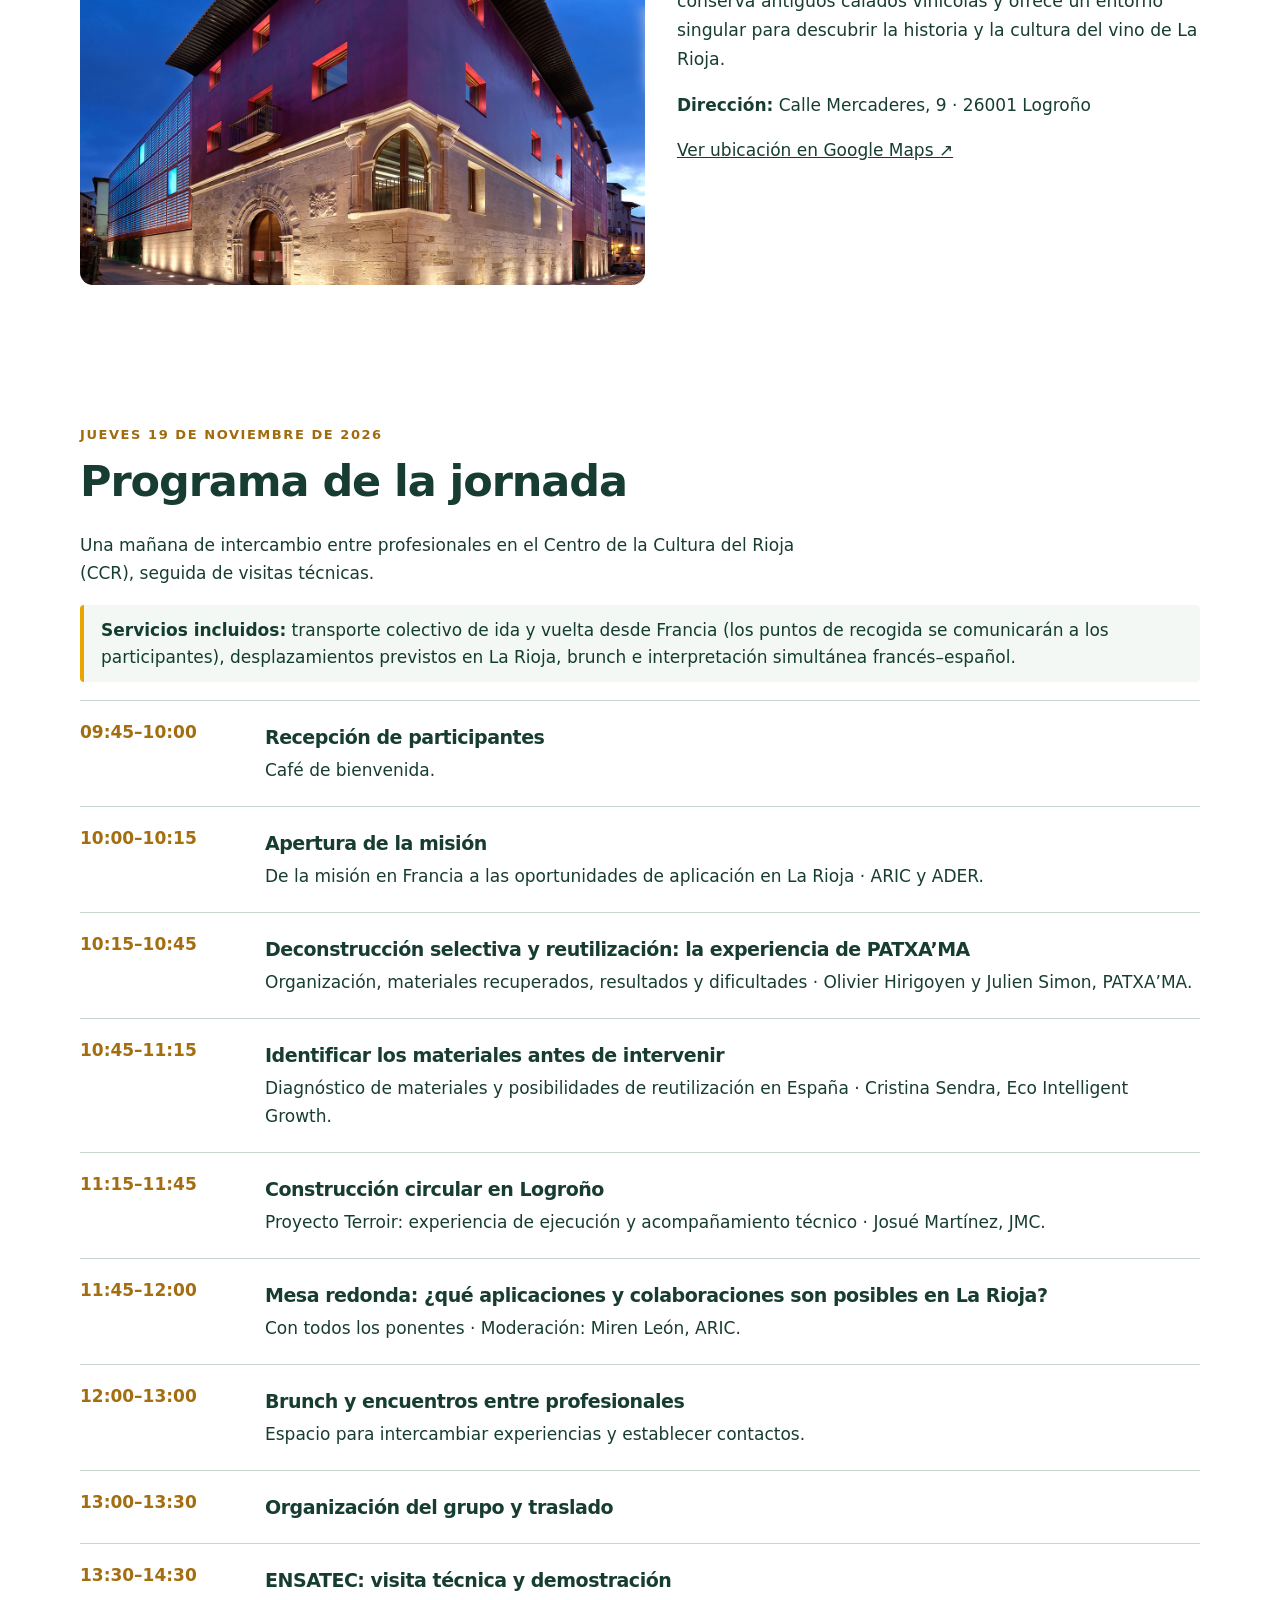
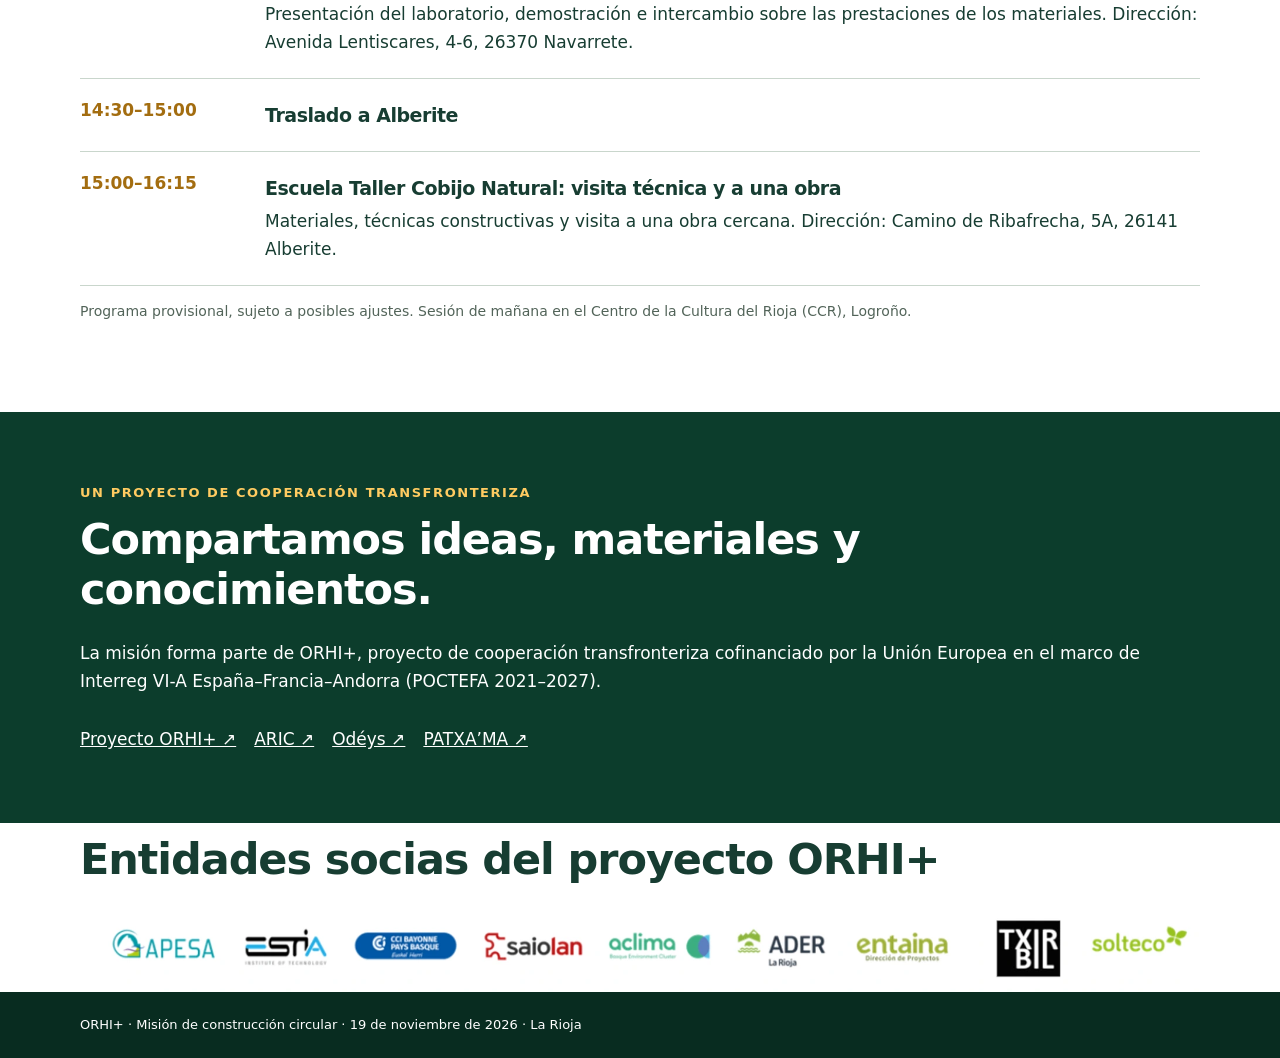
==== commit 4082681b: "Update index.html" ====
--- a/es/index.html
+++ b/es/index.html
@@ -1,8 +1,14 @@
 <!DOCTYPE html>
 
-<html lang="es"><head><meta charset="utf-8"/><meta content="width=device-width, initial-scale=1" name="viewport"/><meta content="19 de noviembre de 2026, La Rioja: misión profesional ORHI+ sobre reutilización, construcción circular, ensayos de materiales y bioconstrucción." name="description"/><title>Misión de construcción circular en La Rioja · 19 de noviembre de 2026 · ORHI+</title><link href="../style.css" rel="stylesheet"/></head><body><header class="top"><div class="wrap topin"><a class="brand" href="#accueil">ORHI<span>+</span> <small>MISIÓN TRANSFRONTERIZA</small></a><a class="navlink" href="#programme">Ver el programa ↓</a><nav aria-label="Langue" class="languages"><a href="../" lang="fr">FR</a><span> | </span><a aria-current="page" href="./" lang="es">ES</a></nav></div></header><main><section class="hero" id="accueil"><img alt="De Francia a La Rioja. Oportunidades para la construcción circular. 19 de noviembre de 2026" class="banner" fetchpriority="high" src="../images/banner-es.webp"/><div class="wrap"><div class="eyebrow">LA RIOJA · ESPAÑA · 19 DE NOVIEMBRE DE 2026</div><h1>Construir de otra manera,<br/><em>cooperar más allá de las fronteras.</em></h1><p class="lead">Una jornada para descubrir soluciones de construcción circular, compartir experiencias y explorar oportunidades de colaboración entre empresas y organizaciones de La Rioja, el País Vasco y Francia.</p><div class="pills"><span>📅 Jueves 19 de noviembre de 2026</span><span>📍 La Rioja · lugar de la sesión de mañana por confirmar</span></div><p class="included"><strong>Participación gratuita · Transporte colectivo de ida y vuelta desde Francia, desplazamientos locales, brunch e interpretación simultánea francés–español incluidos.</strong></p><div class="actions"><a class="primary" href="https://forms.gle/rfnTopFWvw3Bm3BC7" rel="noopener" target="_blank">Inscríbete ↗</a><a class="secondary" href="#programme">Ver el programa ↓</a></div><p class="organise">La <strong>Agencia de Desarrollo Económico de La Rioja (ADER)</strong> y el clúster riojano <a href="https://clusteraric.com/" rel="noopener noreferrer" target="_blank">ARIC</a>, con la colaboración del clúster francés <a href="https://www.odeys.fr/" rel="noopener noreferrer" target="_blank">Odéys</a>, organizan esta misión empresarial transfronteriza el <strong>19 de noviembre de 2026</strong> en el marco del proyecto europeo <strong>ORHI+ (Interreg POCTEFA)</strong>.</p></div></section><section class="wrap intro"><div><div class="kicker">¿POR QUÉ PARTICIPAR?</div><h2>Experiencias que compartir. Socios con los que colaborar.</h2></div><div><p>Tras la misión organizada en Anglet y Bayona el pasado 23 de abril, que reunió a <strong>47 participantes</strong>, ORHI+ continúa impulsando los intercambios a ambos lados de los Pirineos. Esta vez nos dirigimos a <strong>La Rioja</strong> para una jornada dedicada a las aplicaciones prácticas de la construcción circular.</p><p>Profesionales de la construcción, empresas de materiales, estudios de arquitectura e ingeniería, agentes de la reutilización, organismos técnicos y entidades de apoyo: compartid experiencias, descubrid capacidades locales e identificad posibles colaboraciones.</p></div></section><section class="wrap benefits"><div><span class="num">01</span><h3>Reutilización y deconstrucción</h3><p>Intercambiar experiencias con PATXA’MA y especialistas en diagnóstico de materiales sobre las condiciones necesarias para su reutilización.</p></div><div><span class="num">02</span><h3>Prestaciones y ensayos</h3><p>Descubrir cómo un laboratorio evalúa las características de los materiales y conocer los retos de su validación técnica.</p></div><div><span class="num">03</span><h3>Bioconstrucción en la práctica</h3><p>Conocer construcciones con materiales naturales y a profesionales especializados en técnicas constructivas de bajo impacto.</p></div></section><section class="visitsband" id="visites"><div class="wrap"><div class="kicker">DOS VISITAS TÉCNICAS</div><h2>Del laboratorio a la obra</h2><p class="sectionlead">La tarde presenta dos enfoques complementarios: la caracterización de materiales y su aplicación en la construcción.</p><div class="visitgrid"><article class="visit"><img alt="Fachada de las instalaciones de ENSATEC" loading="lazy" src="../images/ensatec.webp"/><div class="visitbody"><div class="timechip">13h30–14h30</div><h3><a href="https://www.ensatec.com/" rel="noopener noreferrer" target="_blank">ENSATEC ↗</a></h3><p class="subtitle">Ensayos, caracterización y validación de materiales</p><p>Visita al laboratorio y demostración de un ensayo. Una oportunidad para conocer las prestaciones técnicas de los materiales, especialmente los reciclados o recuperados, y los retos de su aplicación en nuevos usos.</p><p class="interest">Temas de interés: ensayos, requisitos de prestaciones, cualificación de materiales e intercambio técnico.</p><p class="visitaddress"><strong>Dirección:</strong> Avenida Lentiscares, 4-6, 26370 Navarrete (La Rioja). <a href="https://www.google.com/maps/search/?api=1&amp;query=Avenida+Lentiscares+4-6+Navarrete+La+Rioja" rel="noopener" target="_blank">Ver en Google Maps ↗</a></p></div></article><article class="visit"><img alt="Construcción en Alberite con muros de paja, adobe y cubierta vegetal" loading="lazy" src="../images/cobijo-natural.webp"/><div class="visitbody"><div class="timechip">15h00–16h15</div><h3><a href="https://escuelacobijonatural.com/" rel="noopener noreferrer" target="_blank">Escuela Taller Cobijo Natural ↗</a></h3><p class="subtitle">Materiales naturales y técnicas de bioconstrucción</p><p>En Alberite, conoceremos el trabajo de la escuela, sus materiales y técnicas, con una visita prevista a una obra cercana. Será una oportunidad para intercambiar experiencias sobre soluciones constructivas de bajo impacto ambiental y su puesta en práctica.</p><p class="interest">Temas de interés: tierra, paja, revestimientos naturales, transmisión de conocimientos y aplicaciones constructivas.</p><p class="visitaddress"><strong>Dirección:</strong> Camino de Ribafrecha, 5A, 26141 Alberite (La Rioja). <a href="https://www.google.com/maps/search/?api=1&amp;query=Camino+de+Ribafrecha+5A+Alberite+La+Rioja" rel="noopener" target="_blank">Ver en Google Maps ↗</a></p><p class="credit">Foto: ejemplo de construcción con paja, adobe y cubierta vegetal en Alberite.</p></div></article></div></div></section><section class="wrap" id="mission-precedente" style="padding-top:56px;padding-bottom:56px"><div class="kicker">ASÍ FUE LA MISIÓN ANTERIOR · 23 DE ABRIL DE 2026</div><h2>Revive nuestra misión anterior en Francia</h2><p class="sectionlead">El 23 de abril de 2026, 47 profesionales franceses y españoles se reunieron en Anglet y Bayona para descubrir iniciativas de construcción sostenible, deconstrucción selectiva y reutilización de materiales. Descubre el encuentro en vídeo.</p><div style="position:relative;width:100%;aspect-ratio:16/9;overflow:hidden;border-radius:12px;background:#111"><iframe allow="accelerometer; autoplay; clipboard-write; encrypted-media; gyroscope; picture-in-picture; web-share" allowfullscreen="" loading="lazy" referrerpolicy="strict-origin-when-cross-origin" src="https://www.youtube-nocookie.com/embed/z3q2IrVSTuQ" style="position:absolute;inset:0;width:100%;height:100%;border:0" title="ORHI+ · Retour sur la mission transfrontalière en France du 23 avril 2026"></iframe></div></section><section class="wrap programme" id="programme"><div class="kicker">JUEVES 19 DE NOVIEMBRE DE 2026</div><h2>Programa de la jornada</h2><p class="sectionlead">Una mañana de intercambio entre profesionales, seguida de visitas técnicas. Lugar de la sesión de mañana por confirmar.</p><p class="included"><strong>Servicios incluidos:</strong> transporte colectivo de ida y vuelta desde Francia (los puntos de recogida se comunicarán a los participantes), desplazamientos previstos en La Rioja, brunch e interpretación simultánea francés–español.</p><div class="schedule"><div><time>09:45–10:00</time><section><h3>Recepción de participantes</h3><p>Café de bienvenida.</p></section></div><div><time>10:00–10:15</time><section><h3>Apertura de la misión</h3><p>De la misión en Francia a las oportunidades de aplicación en La Rioja · ARIC y ADER.</p></section></div><div><time>10:15–10:45</time><section><h3>Deconstrucción selectiva y reutilización: la experiencia de PATXA’MA</h3><p>Organización, materiales recuperados, resultados y dificultades · Olivier Hirigoyen y Julien Simon, PATXA’MA.</p></section></div><div><time>10:45–11:15</time><section><h3>Identificar los materiales antes de intervenir</h3><p>Diagnóstico de materiales y posibilidades de reutilización en España · Cristina Sendra, Eco Intelligent Growth.</p></section></div><div><time>11:15–11:45</time><section><h3>Construcción circular en Logroño</h3><p>Proyecto Terroir: experiencia de ejecución y acompañamiento técnico · Josué Martínez, JMC.</p></section></div><div><time>11:45–12:00</time><section><h3>Mesa redonda: ¿qué aplicaciones y colaboraciones son posibles en La Rioja?</h3><p>Con todos los ponentes · Moderación: Miren León, ARIC.</p></section></div><div><time>12:00–13:00</time><section><h3>Brunch y encuentros entre profesionales</h3><p>Espacio para intercambiar experiencias y establecer contactos.</p></section></div><div><time>13:00–13:30</time><section><h3>Organización del grupo y traslado</h3></section></div><div><time>13:30–14:30</time><section><h3>ENSATEC: visita técnica y demostración</h3><p>Presentación del laboratorio, demostración e intercambio sobre las prestaciones de los materiales. Dirección: Avenida Lentiscares, 4-6, 26370 Navarrete.</p></section></div><div><time>14:30–15:00</time><section><h3>Traslado a Alberite</h3></section></div><div><time>15:00–16:15</time><section><h3>Escuela Taller Cobijo Natural: visita técnica y a una obra</h3><p>Materiales, técnicas constructivas y visita a una obra cercana. Dirección: Camino de Ribafrecha, 5A, 26141 Alberite.</p></section></div></div><p class="note">Programa provisional, sujeto a posibles ajustes. Lugar de la mañana por confirmar.</p></section><section class="closing"><div class="wrap"><div class="kicker">UN PROYECTO DE COOPERACIÓN TRANSFRONTERIZA</div><h2>Compartamos ideas, materiales y conocimientos.</h2><p>La misión forma parte de ORHI+, proyecto de cooperación transfronteriza cofinanciado por la Unión Europea en el marco de Interreg VI-A España–Francia–Andorra (POCTEFA 2021–2027).</p><div class="links"><a href="https://orhi-poctefa.eu/" rel="noopener" target="_blank">Proyecto ORHI+ ↗</a><a href="https://clusteraric.com/" rel="noopener" target="_blank">ARIC ↗</a><a href="https://www.odeys.fr/" rel="noopener" target="_blank">Odéys ↗</a><a href="https://www.patxama.com/" rel="noopener" target="_blank">PATXA’MA ↗</a></div></div></section><section class="partners"><div class="wrap"><h2>Entidades socias del proyecto ORHI+</h2><img
-  alt="Logotipos de las entidades socias del proyecto ORHI+"
-  loading="lazy"
-  src="../images/socios-orhi-plus.webp"
-  style="display:block; width:100%; max-width:100%; height:auto; object-fit:contain;"
-/></div></section></main><footer><div class="wrap">ORHI+ · Misión de construcción circular · 19 de noviembre de 2026 · La Rioja</div></footer></body></html>
+<html lang="es"><head><meta charset="utf-8"/><meta content="width=device-width, initial-scale=1" name="viewport"/><meta content="19 de noviembre de 2026, La Rioja: misión profesional ORHI+ sobre reutilización, construcción circular, ensayos de materiales y bioconstrucción." name="description"/><title>Misión de construcción circular en La Rioja · 19 de noviembre de 2026 · ORHI+</title><link href="../style.css" rel="stylesheet"/><style>
+.lieu-ccr{padding-top:64px;padding-bottom:64px}
+.lieu-ccr h2{margin-bottom:24px}
+.ccr-layout{display:grid;grid-template-columns:minmax(0,1.08fr) minmax(0,1fr);gap:32px;align-items:center}
+.ccr-photo,.ccr-description{min-width:0}
+.ccr-photo img{display:block;width:100%;height:auto;max-height:520px;object-fit:cover;border-radius:13px}
+.ccr-description p{line-height:1.7;margin:0 0 16px}
+.ccr-description p:first-child{font-size:1.08rem}
+.partners img{display:block;max-width:100%;height:auto;margin:0 auto}
+@media(max-width:760px){.lieu-ccr{padding-top:40px;padding-bottom:40px}.ccr-layout{grid-template-columns:1fr;gap:20px}.ccr-photo img{max-height:none;aspect-ratio:4/3;object-fit:cover}}
+</style></head><body><header class="top"><div class="wrap topin"><a class="brand" href="#accueil">ORHI<span>+</span> <small>MISIÓN TRANSFRONTERIZA</small></a><a class="navlink" href="#programme">Ver el programa ↓</a><nav aria-label="Langue" class="languages"><a href="../" lang="fr">FR</a><span> | </span><a aria-current="page" href="./" lang="es">ES</a></nav></div></header><main><section class="hero" id="accueil"><img alt="Banner de la misión ORHI+ del 19 de noviembre de 2026 (imagen original en francés)" class="banner" fetchpriority="high" src="../images/banniere.webp"/><div class="wrap"><div class="eyebrow">LA RIOJA · ESPAÑA · 19 DE NOVIEMBRE DE 2026</div><h1>Construir de otra manera,<br/><em>cooperar más allá de las fronteras.</em></h1><p class="lead">Una jornada para descubrir soluciones de construcción circular, compartir experiencias y explorar oportunidades de colaboración entre empresas y organizaciones de La Rioja, el País Vasco y Francia.</p><div class="pills"><span>📅 Jueves 19 de noviembre de 2026</span><span>📍 Centro de la Cultura del Rioja (CCR) · Logroño</span></div><p class="included"><strong>Participación gratuita · Transporte colectivo de ida y vuelta desde Francia, desplazamientos locales, brunch e interpretación simultánea francés–español incluidos.</strong></p><div class="actions"><a class="primary" href="https://forms.gle/GUoEsF4xjEuCmZZ16" rel="noopener" target="_blank">Inscríbete ↗</a><a class="secondary" href="#programme">Ver el programa ↓</a></div><p class="organise">La <strong>Agencia de Desarrollo Económico de La Rioja (ADER)</strong> y el clúster riojano <a href="https://clusteraric.com/" rel="noopener noreferrer" target="_blank">ARIC</a>, con la colaboración del clúster francés <a href="https://www.odeys.fr/" rel="noopener noreferrer" target="_blank">Odéys</a>, organizan esta misión empresarial transfronteriza el <strong>19 de noviembre de 2026</strong> en el marco del proyecto europeo <strong>ORHI+ (Interreg POCTEFA)</strong>.</p></div></section><section class="wrap intro"><div><div class="kicker">¿POR QUÉ PARTICIPAR?</div><h2>Experiencias que compartir. Socios con los que colaborar.</h2></div><div><p>Tras la misión organizada en Anglet y Bayona el pasado 23 de abril, que reunió a <strong>47 participantes</strong>, ORHI+ continúa impulsando los intercambios a ambos lados de los Pirineos. Esta vez nos dirigimos a <strong>La Rioja</strong> para una jornada dedicada a las aplicaciones prácticas de la construcción circular.</p><p>Profesionales de la construcción, empresas de materiales, estudios de arquitectura e ingeniería, agentes de la reutilización, organismos técnicos y entidades de apoyo: compartid experiencias, descubrid capacidades locales e identificad posibles colaboraciones.</p></div></section><section class="wrap benefits"><div><span class="num">01</span><h3>Reutilización y deconstrucción</h3><p>Intercambiar experiencias con PATXA’MA y especialistas en diagnóstico de materiales sobre las condiciones necesarias para su reutilización.</p></div><div><span class="num">02</span><h3>Prestaciones y ensayos</h3><p>Descubrir cómo un laboratorio evalúa las características de los materiales y conocer los retos de su validación técnica.</p></div><div><span class="num">03</span><h3>Bioconstrucción en la práctica</h3><p>Conocer construcciones con materiales naturales y a profesionales especializados en técnicas constructivas de bajo impacto.</p></div></section><section class="visitsband" id="visites"><div class="wrap"><div class="kicker">DOS VISITAS TÉCNICAS</div><h2>Del laboratorio a la obra</h2><p class="sectionlead">La tarde presenta dos enfoques complementarios: la caracterización de materiales y su aplicación en la construcción.</p><div class="visitgrid"><article class="visit"><img alt="Fachada de las instalaciones de ENSATEC" loading="lazy" src="../images/ensatec.webp"/><div class="visitbody"><div class="timechip">13h30–14h30</div><h3><a href="https://www.ensatec.com/" rel="noopener noreferrer" target="_blank">ENSATEC ↗</a></h3><p class="subtitle">Ensayos, caracterización y validación de materiales</p><p>Visita al laboratorio y demostración de un ensayo. Una oportunidad para conocer las prestaciones técnicas de los materiales, especialmente los reciclados o recuperados, y los retos de su aplicación en nuevos usos.</p><p class="interest">Temas de interés: ensayos, requisitos de prestaciones, cualificación de materiales e intercambio técnico.</p><p class="visitaddress"><strong>Dirección:</strong> Avenida Lentiscares, 4-6, 26370 Navarrete (La Rioja). <a href="https://www.google.com/maps/search/?api=1&amp;query=Avenida+Lentiscares+4-6+Navarrete+La+Rioja" rel="noopener" target="_blank">Ver en Google Maps ↗</a></p></div></article><article class="visit"><img alt="Construcción en Alberite con muros de paja, adobe y cubierta vegetal" loading="lazy" src="../images/cobijo-natural.webp"/><div class="visitbody"><div class="timechip">15h00–16h15</div><h3><a href="https://escuelacobijonatural.com/" rel="noopener noreferrer" target="_blank">Escuela Taller Cobijo Natural ↗</a></h3><p class="subtitle">Materiales naturales y técnicas de bioconstrucción</p><p>En Alberite, conoceremos el trabajo de la escuela, sus materiales y técnicas, con una visita prevista a una obra cercana. Será una oportunidad para intercambiar experiencias sobre soluciones constructivas de bajo impacto ambiental y su puesta en práctica.</p><p class="interest">Temas de interés: tierra, paja, revestimientos naturales, transmisión de conocimientos y aplicaciones constructivas.</p><p class="visitaddress"><strong>Dirección:</strong> Camino de Ribafrecha, 5A, 26141 Alberite (La Rioja). <a href="https://www.google.com/maps/search/?api=1&amp;query=Camino+de+Ribafrecha+5A+Alberite+La+Rioja" rel="noopener" target="_blank">Ver en Google Maps ↗</a></p><p class="credit">Foto: ejemplo de construcción con paja, adobe y cubierta vegetal en Alberite.</p></div></article></div></div></section><section class="wrap" id="mission-precedente" style="padding-top:56px;padding-bottom:56px"><div class="kicker">ASÍ FUE LA MISIÓN ANTERIOR · 23 DE ABRIL DE 2026</div><h2>Revive nuestra misión anterior en Francia</h2><p class="sectionlead">El 23 de abril de 2026, 47 profesionales franceses y españoles se reunieron en Anglet y Bayona para descubrir iniciativas de construcción sostenible, deconstrucción selectiva y reutilización de materiales. Descubre el encuentro en vídeo.</p><div style="position:relative;width:100%;aspect-ratio:16/9;overflow:hidden;border-radius:12px;background:#111"><iframe allow="accelerometer; autoplay; clipboard-write; encrypted-media; gyroscope; picture-in-picture; web-share" allowfullscreen="" loading="lazy" referrerpolicy="strict-origin-when-cross-origin" src="https://www.youtube-nocookie.com/embed/z3q2IrVSTuQ" style="position:absolute;inset:0;width:100%;height:100%;border:0" title="ORHI+ · Retour sur la mission transfrontalière en France du 23 avril 2026"></iframe></div></section><section class="wrap lieu-ccr" id="lugar"><div class="kicker">LUGAR DE CELEBRACIÓN</div><h2>Centro de la Cultura del Rioja (CCR)</h2>
+<div class="ccr-layout"><div class="ccr-photo"><img alt="Fachada del Centro de la Cultura del Rioja (CCR), Logroño" decoding="async" loading="lazy" src="[data-uri]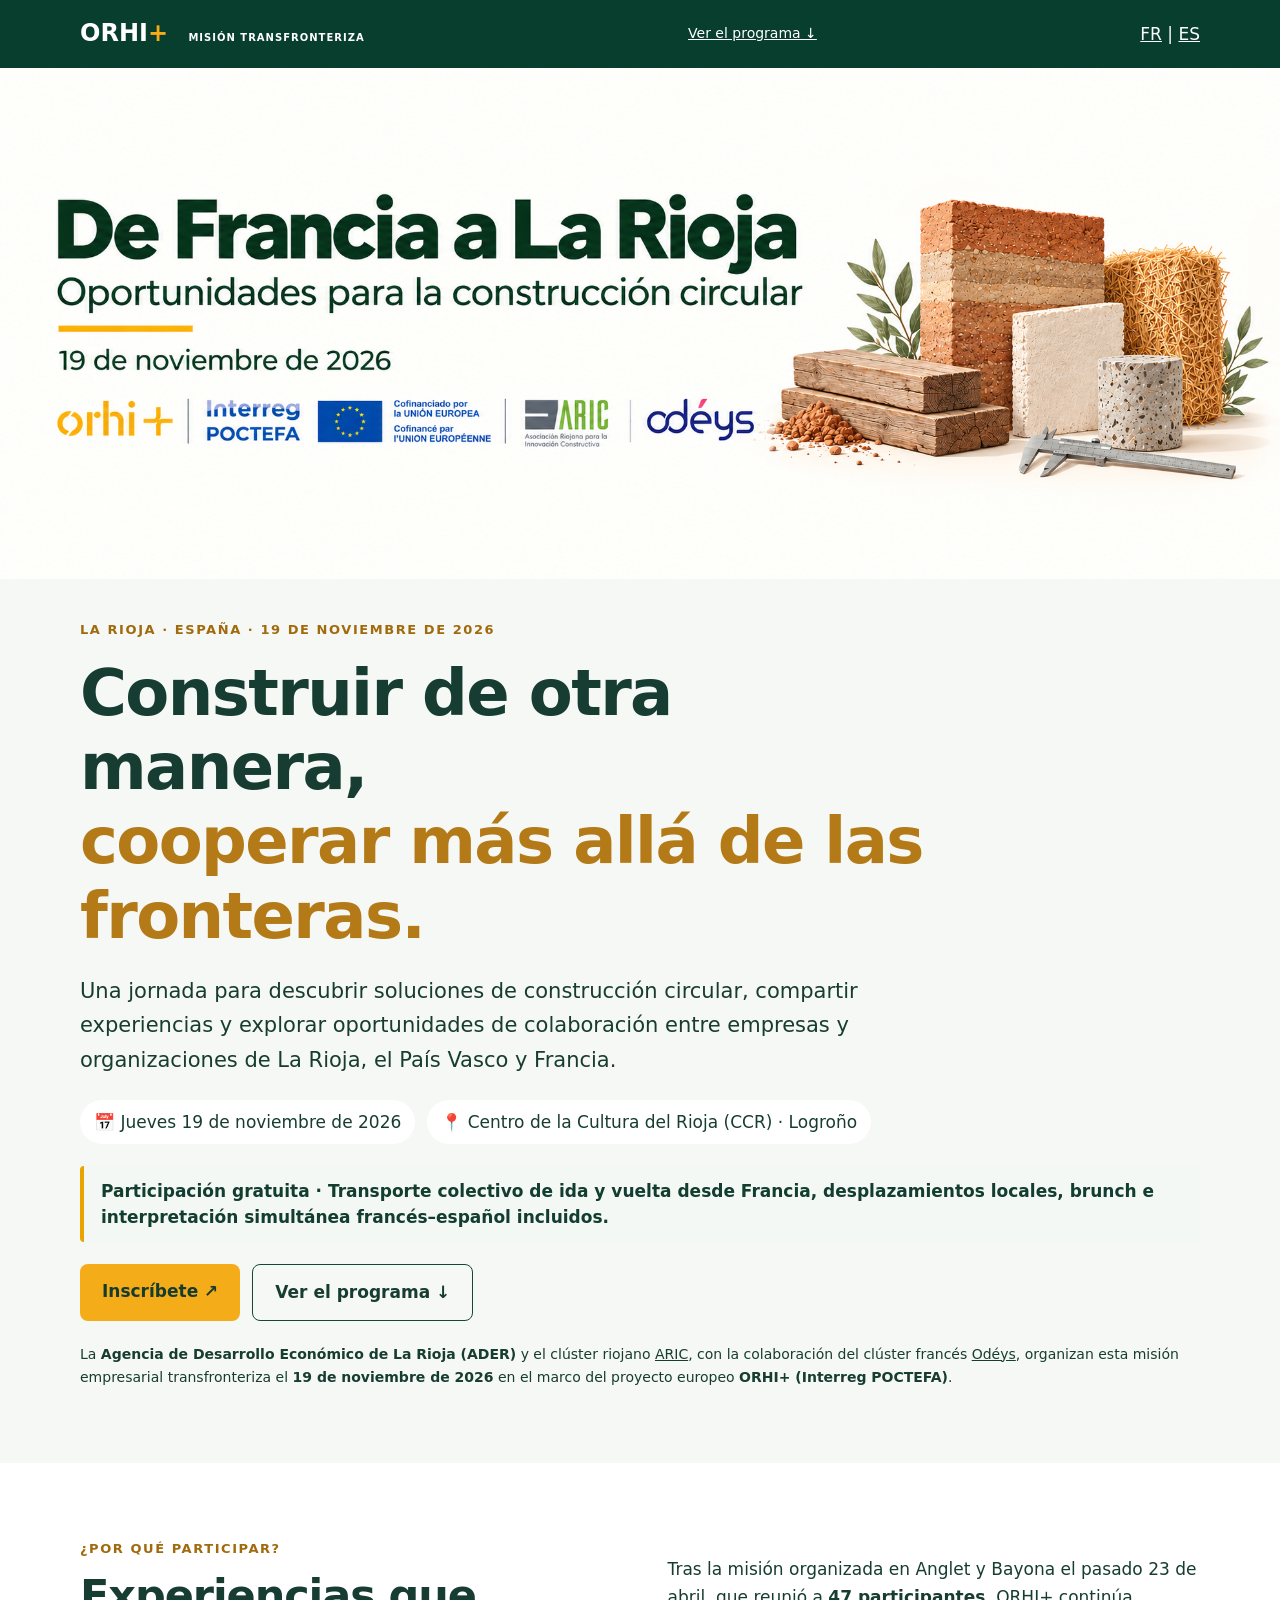
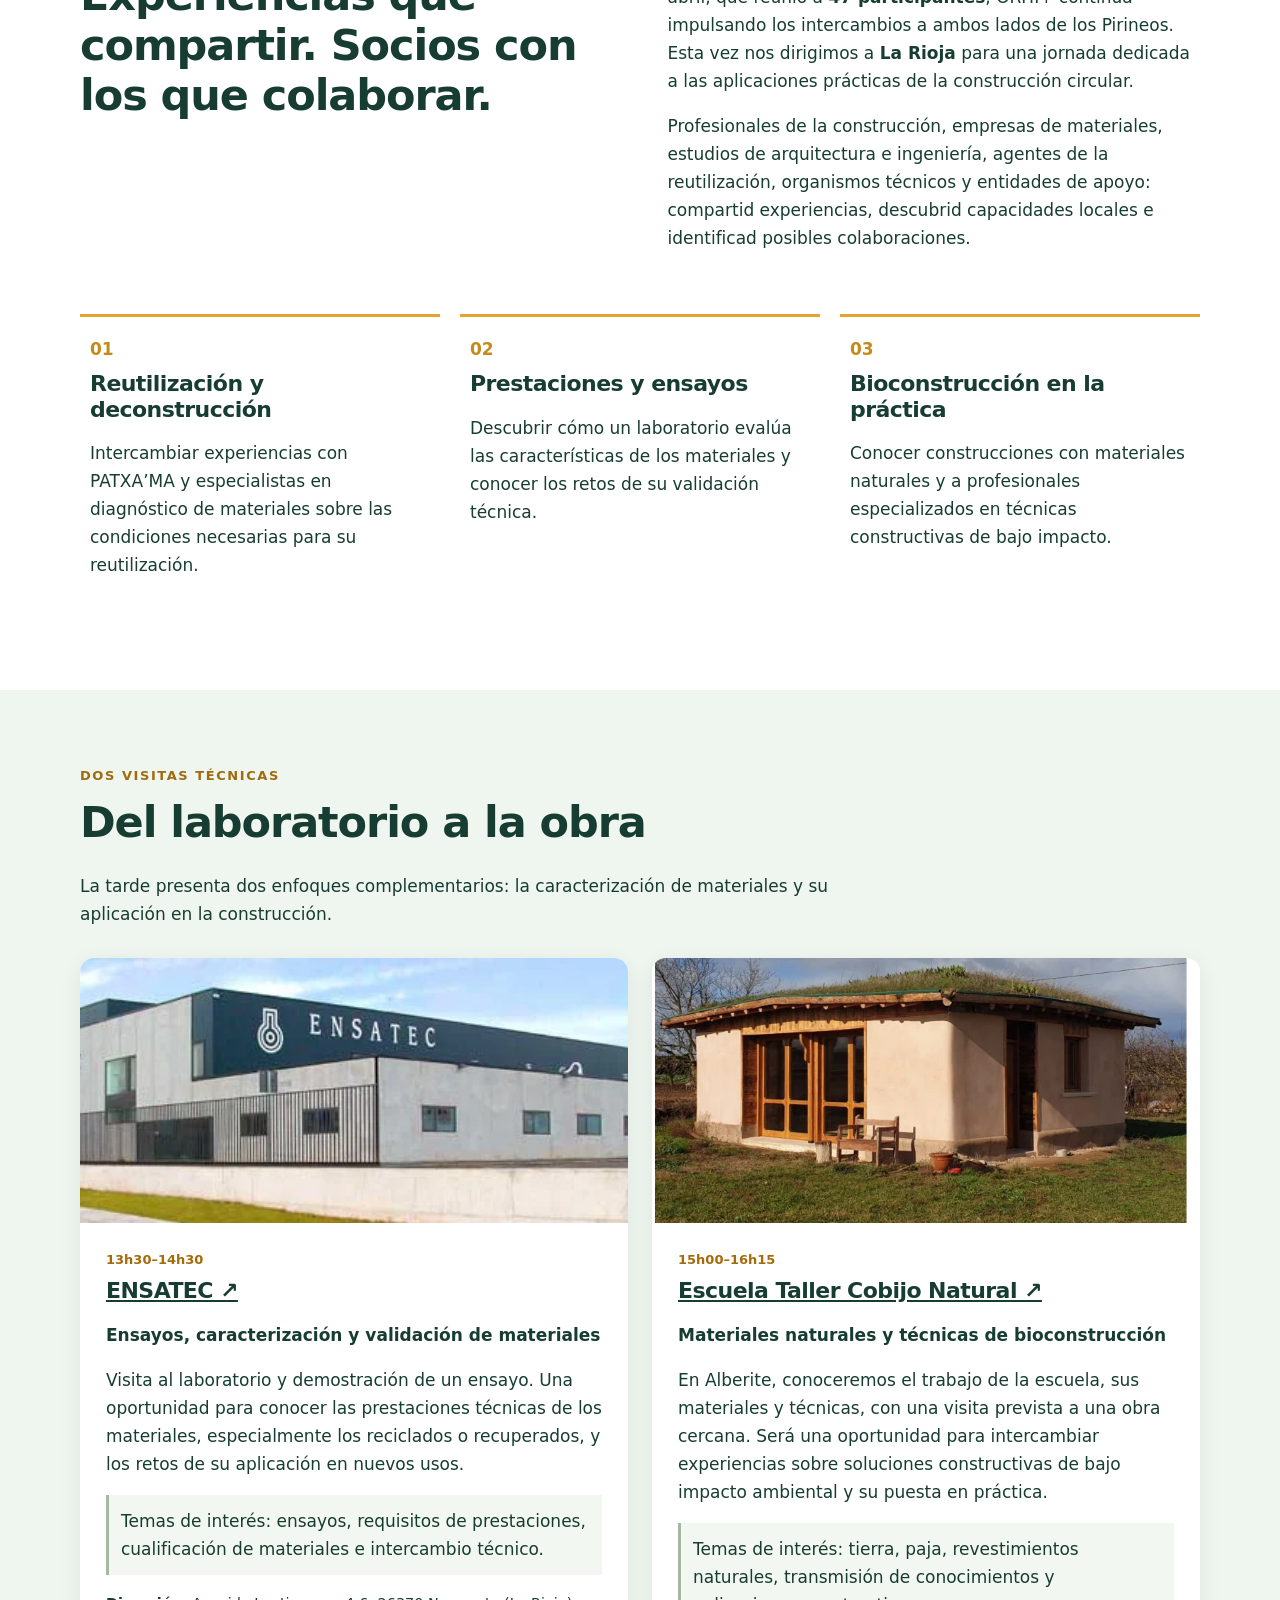
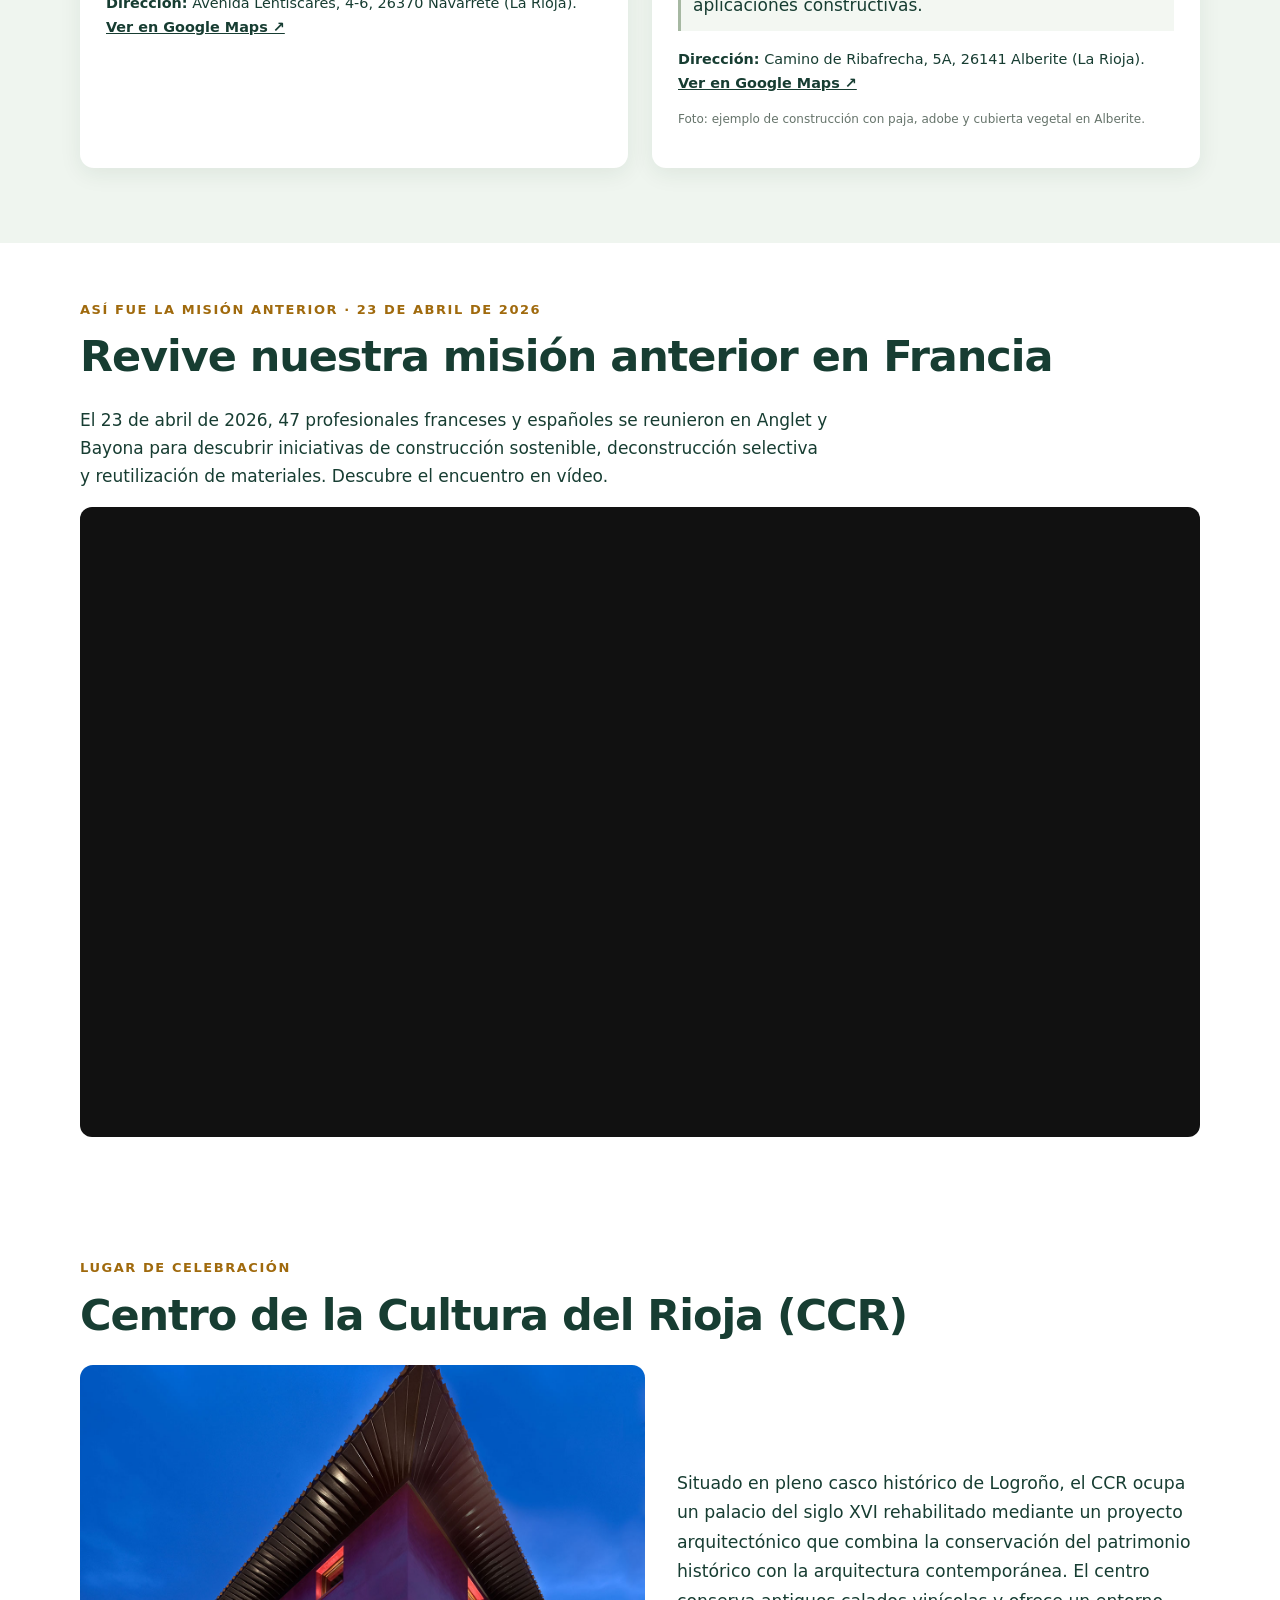
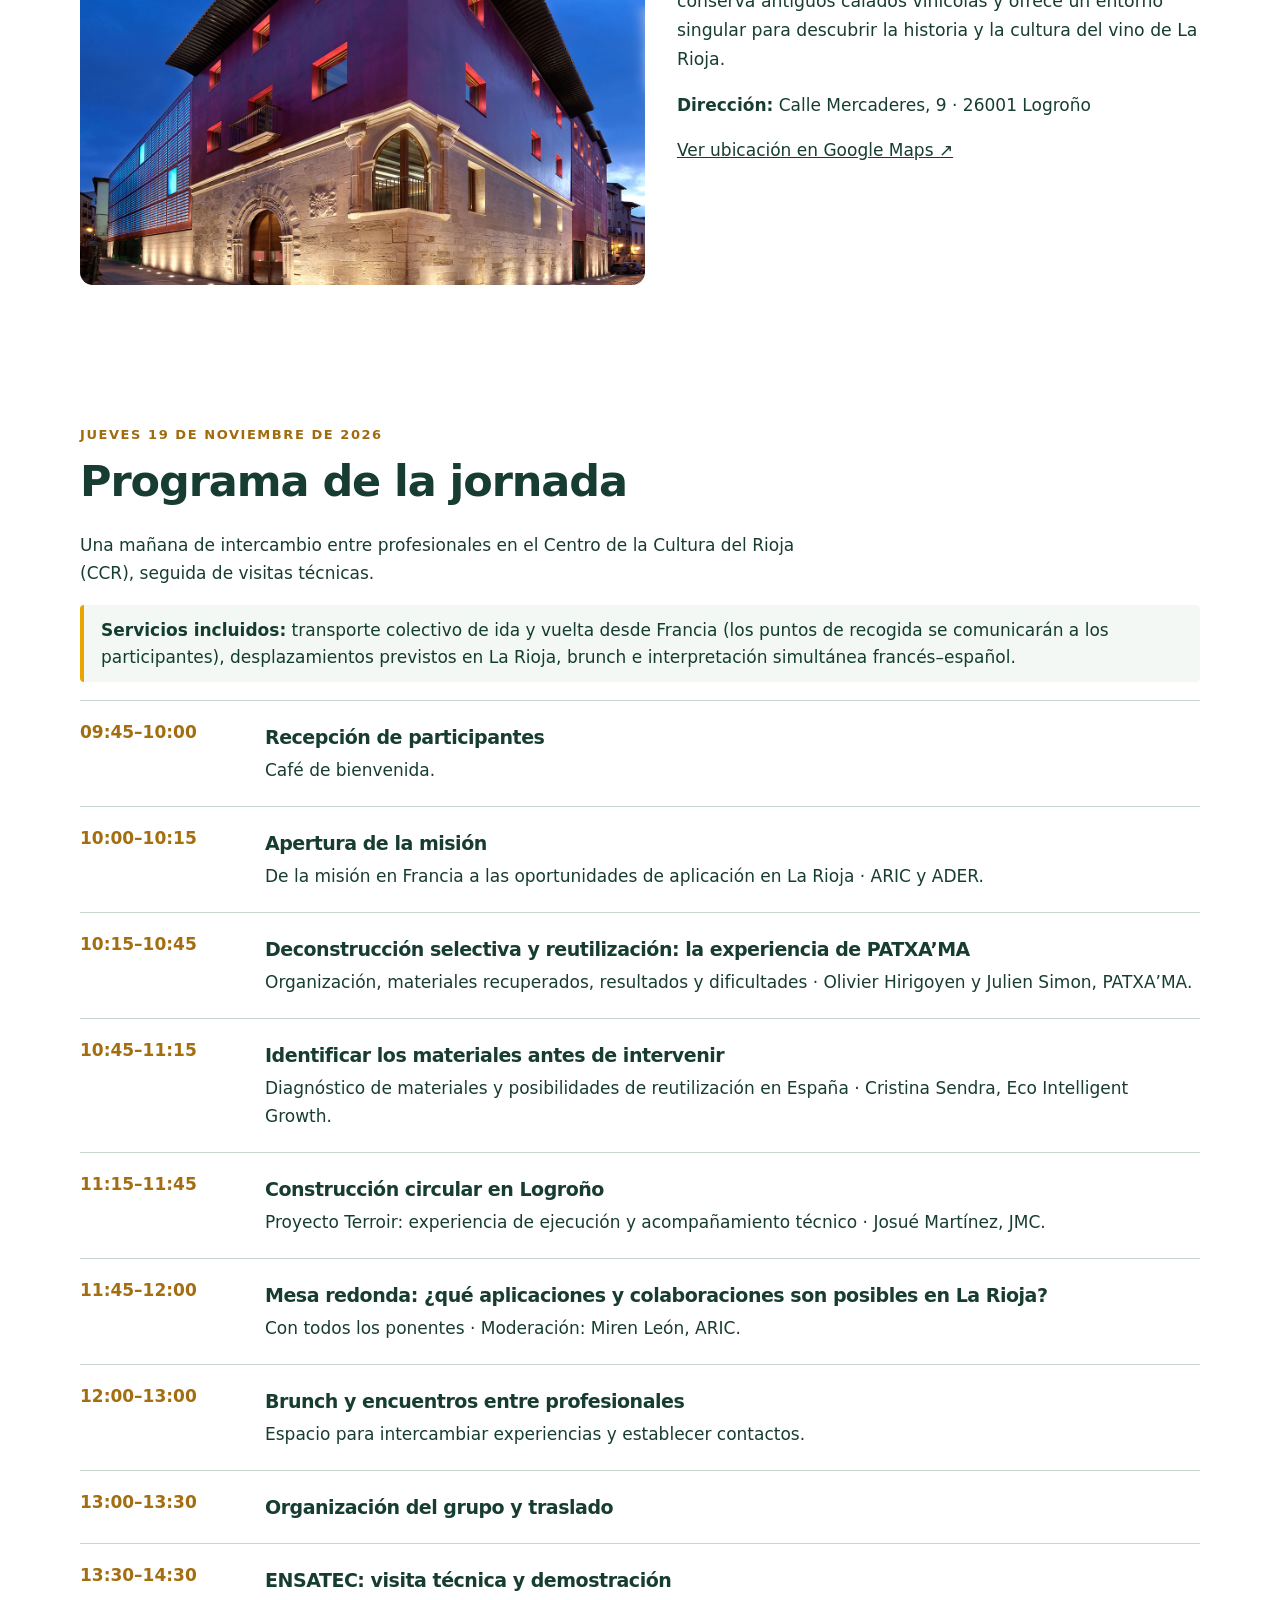
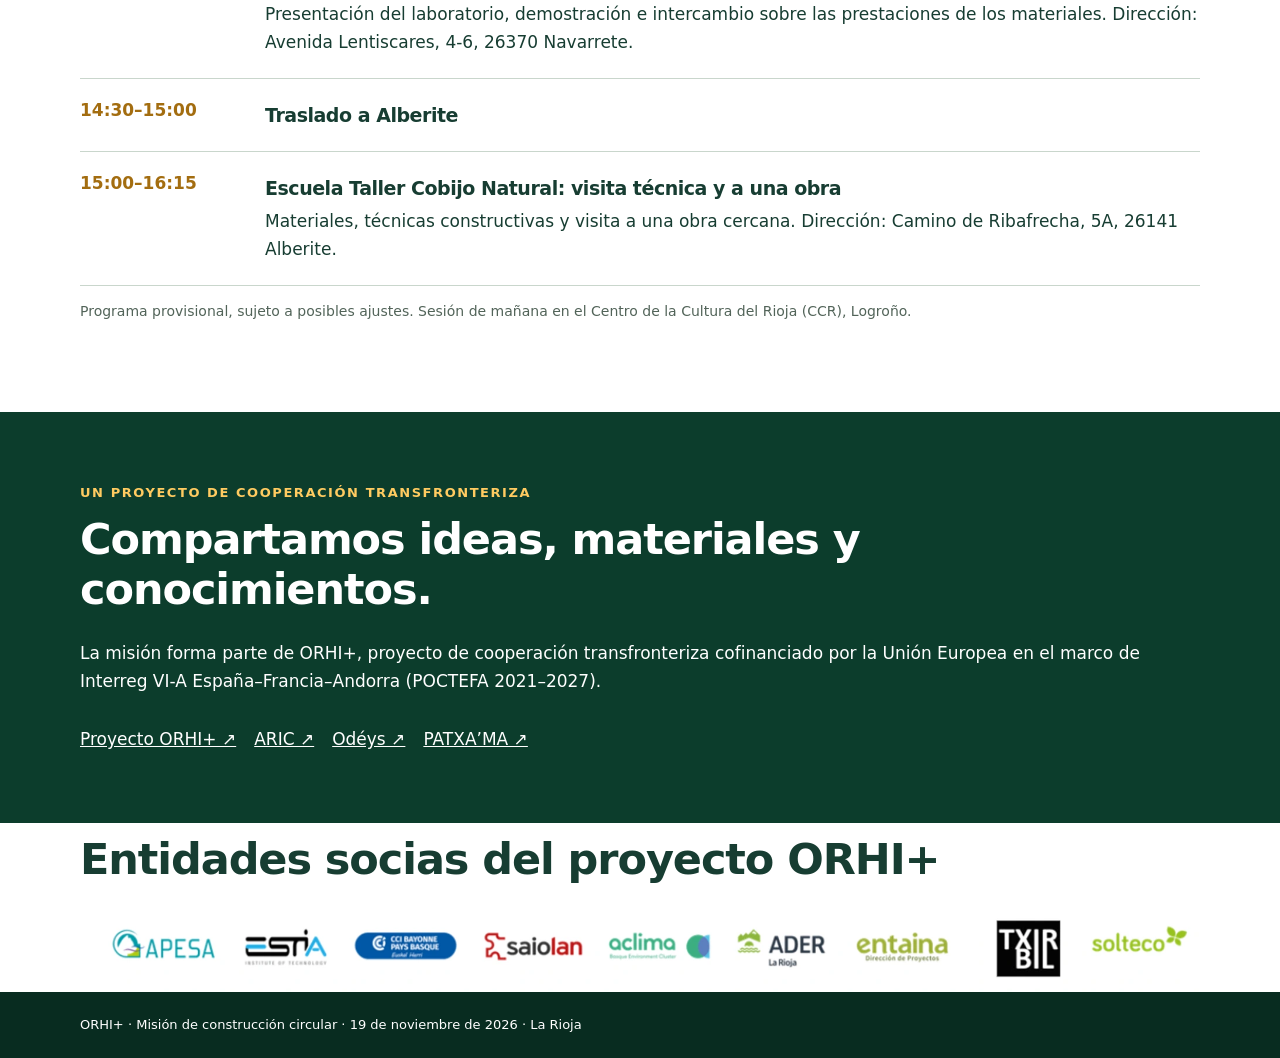
==== commit fb212b0c: "Update index.html" ====
--- a/es/index.html
+++ b/es/index.html
@@ -10,5 +10,5 @@
 .ccr-description p:first-child{font-size:1.08rem}
 .partners img{display:block;max-width:100%;height:auto;margin:0 auto}
 @media(max-width:760px){.lieu-ccr{padding-top:40px;padding-bottom:40px}.ccr-layout{grid-template-columns:1fr;gap:20px}.ccr-photo img{max-height:none;aspect-ratio:4/3;object-fit:cover}}
-</style></head><body><header class="top"><div class="wrap topin"><a class="brand" href="#accueil">ORHI<span>+</span> <small>MISIÓN TRANSFRONTERIZA</small></a><a class="navlink" href="#programme">Ver el programa ↓</a><nav aria-label="Langue" class="languages"><a href="../" lang="fr">FR</a><span> | </span><a aria-current="page" href="./" lang="es">ES</a></nav></div></header><main><section class="hero" id="accueil"><img alt="Banner de la misión ORHI+ del 19 de noviembre de 2026 (imagen original en francés)" class="banner" fetchpriority="high" src="../images/banniere.webp"/><div class="wrap"><div class="eyebrow">LA RIOJA · ESPAÑA · 19 DE NOVIEMBRE DE 2026</div><h1>Construir de otra manera,<br/><em>cooperar más allá de las fronteras.</em></h1><p class="lead">Una jornada para descubrir soluciones de construcción circular, compartir experiencias y explorar oportunidades de colaboración entre empresas y organizaciones de La Rioja, el País Vasco y Francia.</p><div class="pills"><span>📅 Jueves 19 de noviembre de 2026</span><span>📍 Centro de la Cultura del Rioja (CCR) · Logroño</span></div><p class="included"><strong>Participación gratuita · Transporte colectivo de ida y vuelta desde Francia, desplazamientos locales, brunch e interpretación simultánea francés–español incluidos.</strong></p><div class="actions"><a class="primary" href="https://forms.gle/GUoEsF4xjEuCmZZ16" rel="noopener" target="_blank">Inscríbete ↗</a><a class="secondary" href="#programme">Ver el programa ↓</a></div><p class="organise">La <strong>Agencia de Desarrollo Económico de La Rioja (ADER)</strong> y el clúster riojano <a href="https://clusteraric.com/" rel="noopener noreferrer" target="_blank">ARIC</a>, con la colaboración del clúster francés <a href="https://www.odeys.fr/" rel="noopener noreferrer" target="_blank">Odéys</a>, organizan esta misión empresarial transfronteriza el <strong>19 de noviembre de 2026</strong> en el marco del proyecto europeo <strong>ORHI+ (Interreg POCTEFA)</strong>.</p></div></section><section class="wrap intro"><div><div class="kicker">¿POR QUÉ PARTICIPAR?</div><h2>Experiencias que compartir. Socios con los que colaborar.</h2></div><div><p>Tras la misión organizada en Anglet y Bayona el pasado 23 de abril, que reunió a <strong>47 participantes</strong>, ORHI+ continúa impulsando los intercambios a ambos lados de los Pirineos. Esta vez nos dirigimos a <strong>La Rioja</strong> para una jornada dedicada a las aplicaciones prácticas de la construcción circular.</p><p>Profesionales de la construcción, empresas de materiales, estudios de arquitectura e ingeniería, agentes de la reutilización, organismos técnicos y entidades de apoyo: compartid experiencias, descubrid capacidades locales e identificad posibles colaboraciones.</p></div></section><section class="wrap benefits"><div><span class="num">01</span><h3>Reutilización y deconstrucción</h3><p>Intercambiar experiencias con PATXA’MA y especialistas en diagnóstico de materiales sobre las condiciones necesarias para su reutilización.</p></div><div><span class="num">02</span><h3>Prestaciones y ensayos</h3><p>Descubrir cómo un laboratorio evalúa las características de los materiales y conocer los retos de su validación técnica.</p></div><div><span class="num">03</span><h3>Bioconstrucción en la práctica</h3><p>Conocer construcciones con materiales naturales y a profesionales especializados en técnicas constructivas de bajo impacto.</p></div></section><section class="visitsband" id="visites"><div class="wrap"><div class="kicker">DOS VISITAS TÉCNICAS</div><h2>Del laboratorio a la obra</h2><p class="sectionlead">La tarde presenta dos enfoques complementarios: la caracterización de materiales y su aplicación en la construcción.</p><div class="visitgrid"><article class="visit"><img alt="Fachada de las instalaciones de ENSATEC" loading="lazy" src="../images/ensatec.webp"/><div class="visitbody"><div class="timechip">13h30–14h30</div><h3><a href="https://www.ensatec.com/" rel="noopener noreferrer" target="_blank">ENSATEC ↗</a></h3><p class="subtitle">Ensayos, caracterización y validación de materiales</p><p>Visita al laboratorio y demostración de un ensayo. Una oportunidad para conocer las prestaciones técnicas de los materiales, especialmente los reciclados o recuperados, y los retos de su aplicación en nuevos usos.</p><p class="interest">Temas de interés: ensayos, requisitos de prestaciones, cualificación de materiales e intercambio técnico.</p><p class="visitaddress"><strong>Dirección:</strong> Avenida Lentiscares, 4-6, 26370 Navarrete (La Rioja). <a href="https://www.google.com/maps/search/?api=1&amp;query=Avenida+Lentiscares+4-6+Navarrete+La+Rioja" rel="noopener" target="_blank">Ver en Google Maps ↗</a></p></div></article><article class="visit"><img alt="Construcción en Alberite con muros de paja, adobe y cubierta vegetal" loading="lazy" src="../images/cobijo-natural.webp"/><div class="visitbody"><div class="timechip">15h00–16h15</div><h3><a href="https://escuelacobijonatural.com/" rel="noopener noreferrer" target="_blank">Escuela Taller Cobijo Natural ↗</a></h3><p class="subtitle">Materiales naturales y técnicas de bioconstrucción</p><p>En Alberite, conoceremos el trabajo de la escuela, sus materiales y técnicas, con una visita prevista a una obra cercana. Será una oportunidad para intercambiar experiencias sobre soluciones constructivas de bajo impacto ambiental y su puesta en práctica.</p><p class="interest">Temas de interés: tierra, paja, revestimientos naturales, transmisión de conocimientos y aplicaciones constructivas.</p><p class="visitaddress"><strong>Dirección:</strong> Camino de Ribafrecha, 5A, 26141 Alberite (La Rioja). <a href="https://www.google.com/maps/search/?api=1&amp;query=Camino+de+Ribafrecha+5A+Alberite+La+Rioja" rel="noopener" target="_blank">Ver en Google Maps ↗</a></p><p class="credit">Foto: ejemplo de construcción con paja, adobe y cubierta vegetal en Alberite.</p></div></article></div></div></section><section class="wrap" id="mission-precedente" style="padding-top:56px;padding-bottom:56px"><div class="kicker">ASÍ FUE LA MISIÓN ANTERIOR · 23 DE ABRIL DE 2026</div><h2>Revive nuestra misión anterior en Francia</h2><p class="sectionlead">El 23 de abril de 2026, 47 profesionales franceses y españoles se reunieron en Anglet y Bayona para descubrir iniciativas de construcción sostenible, deconstrucción selectiva y reutilización de materiales. Descubre el encuentro en vídeo.</p><div style="position:relative;width:100%;aspect-ratio:16/9;overflow:hidden;border-radius:12px;background:#111"><iframe allow="accelerometer; autoplay; clipboard-write; encrypted-media; gyroscope; picture-in-picture; web-share" allowfullscreen="" loading="lazy" referrerpolicy="strict-origin-when-cross-origin" src="https://www.youtube-nocookie.com/embed/z3q2IrVSTuQ" style="position:absolute;inset:0;width:100%;height:100%;border:0" title="ORHI+ · Retour sur la mission transfrontalière en France du 23 avril 2026"></iframe></div></section><section class="wrap lieu-ccr" id="lugar"><div class="kicker">LUGAR DE CELEBRACIÓN</div><h2>Centro de la Cultura del Rioja (CCR)</h2>
+</style></head><body><header class="top"><div class="wrap topin"><a class="brand" href="#accueil">ORHI<span>+</span> <small>MISIÓN TRANSFRONTERIZA</small></a><a class="navlink" href="#programme">Ver el programa ↓</a><nav aria-label="Langue" class="languages"><a href="../" lang="fr">FR</a><span> | </span><a aria-current="page" href="./" lang="es">ES</a></nav></div></header><main><section class="hero" id="accueil"><img alt="Banner de la misión ORHI+ del 19 de noviembre de 2026 (imagen original en francés)" class="banner" fetchpriority="high" src="[data-uri]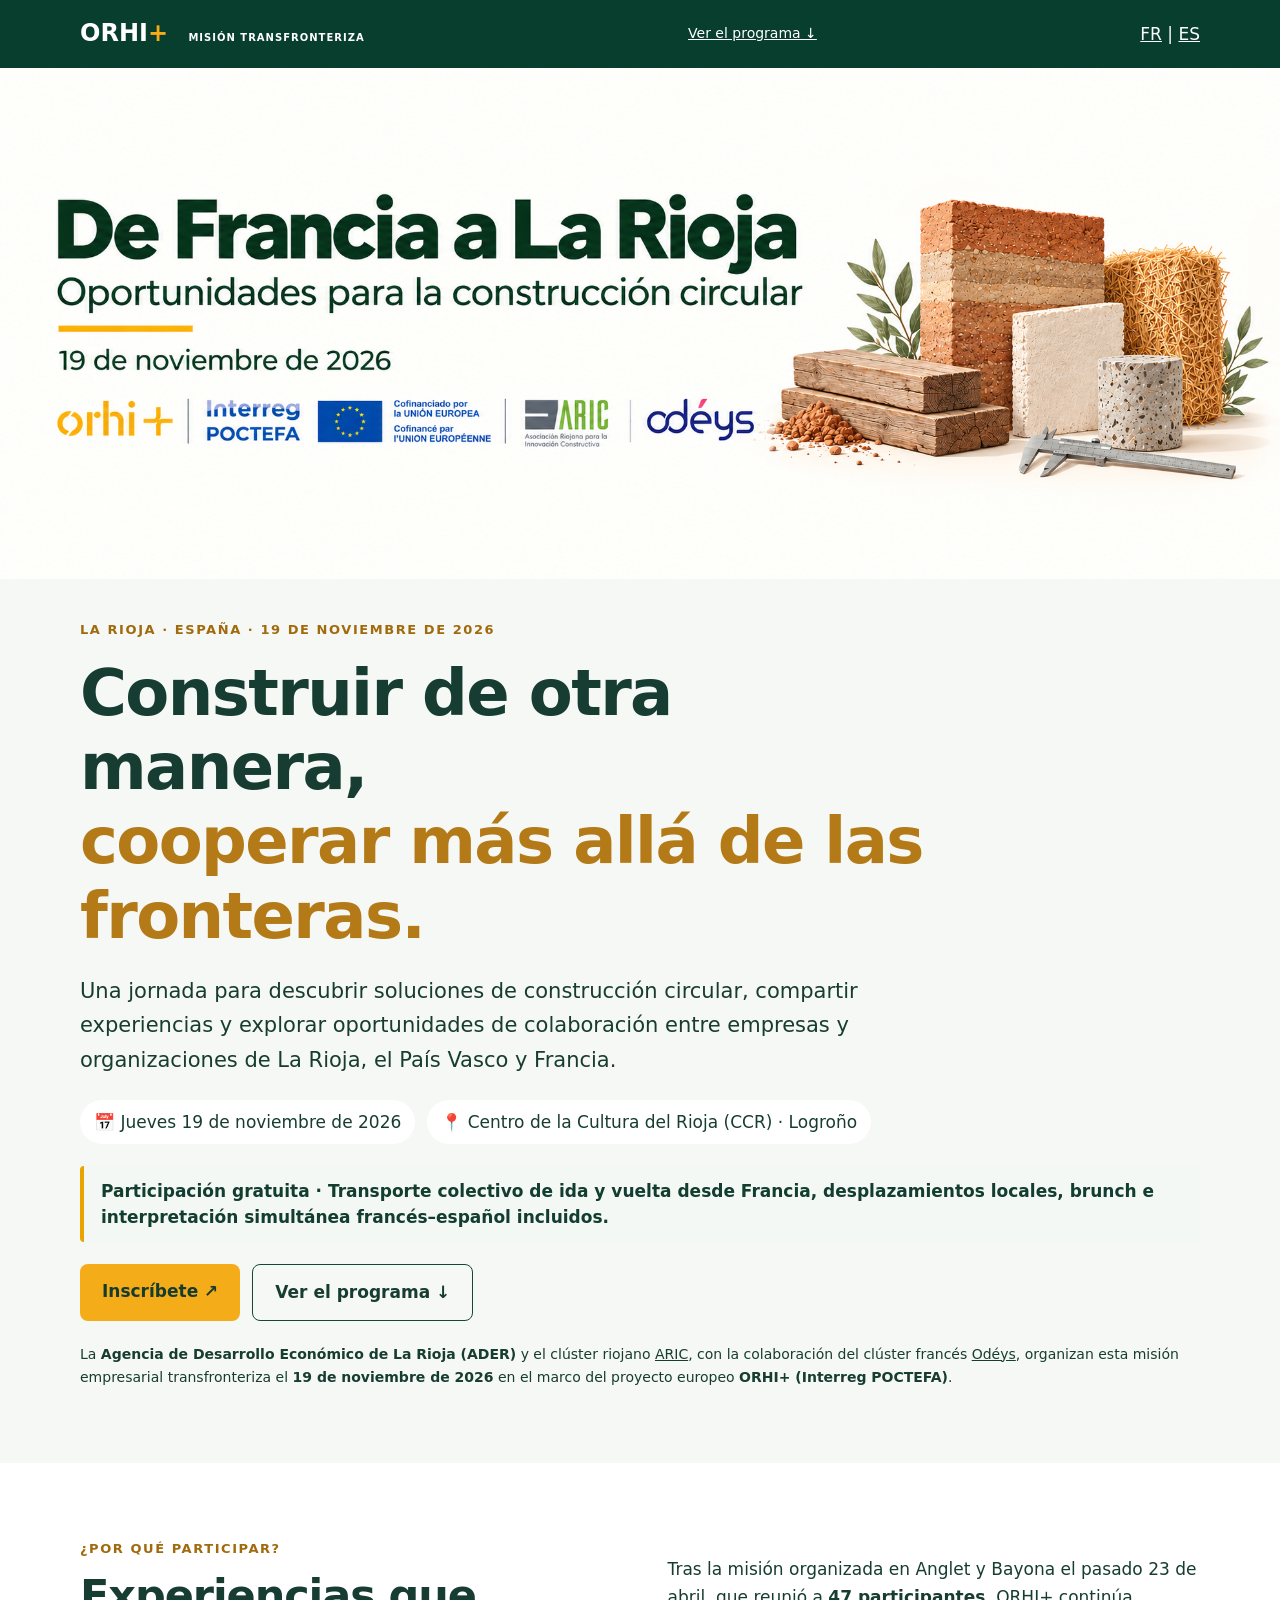
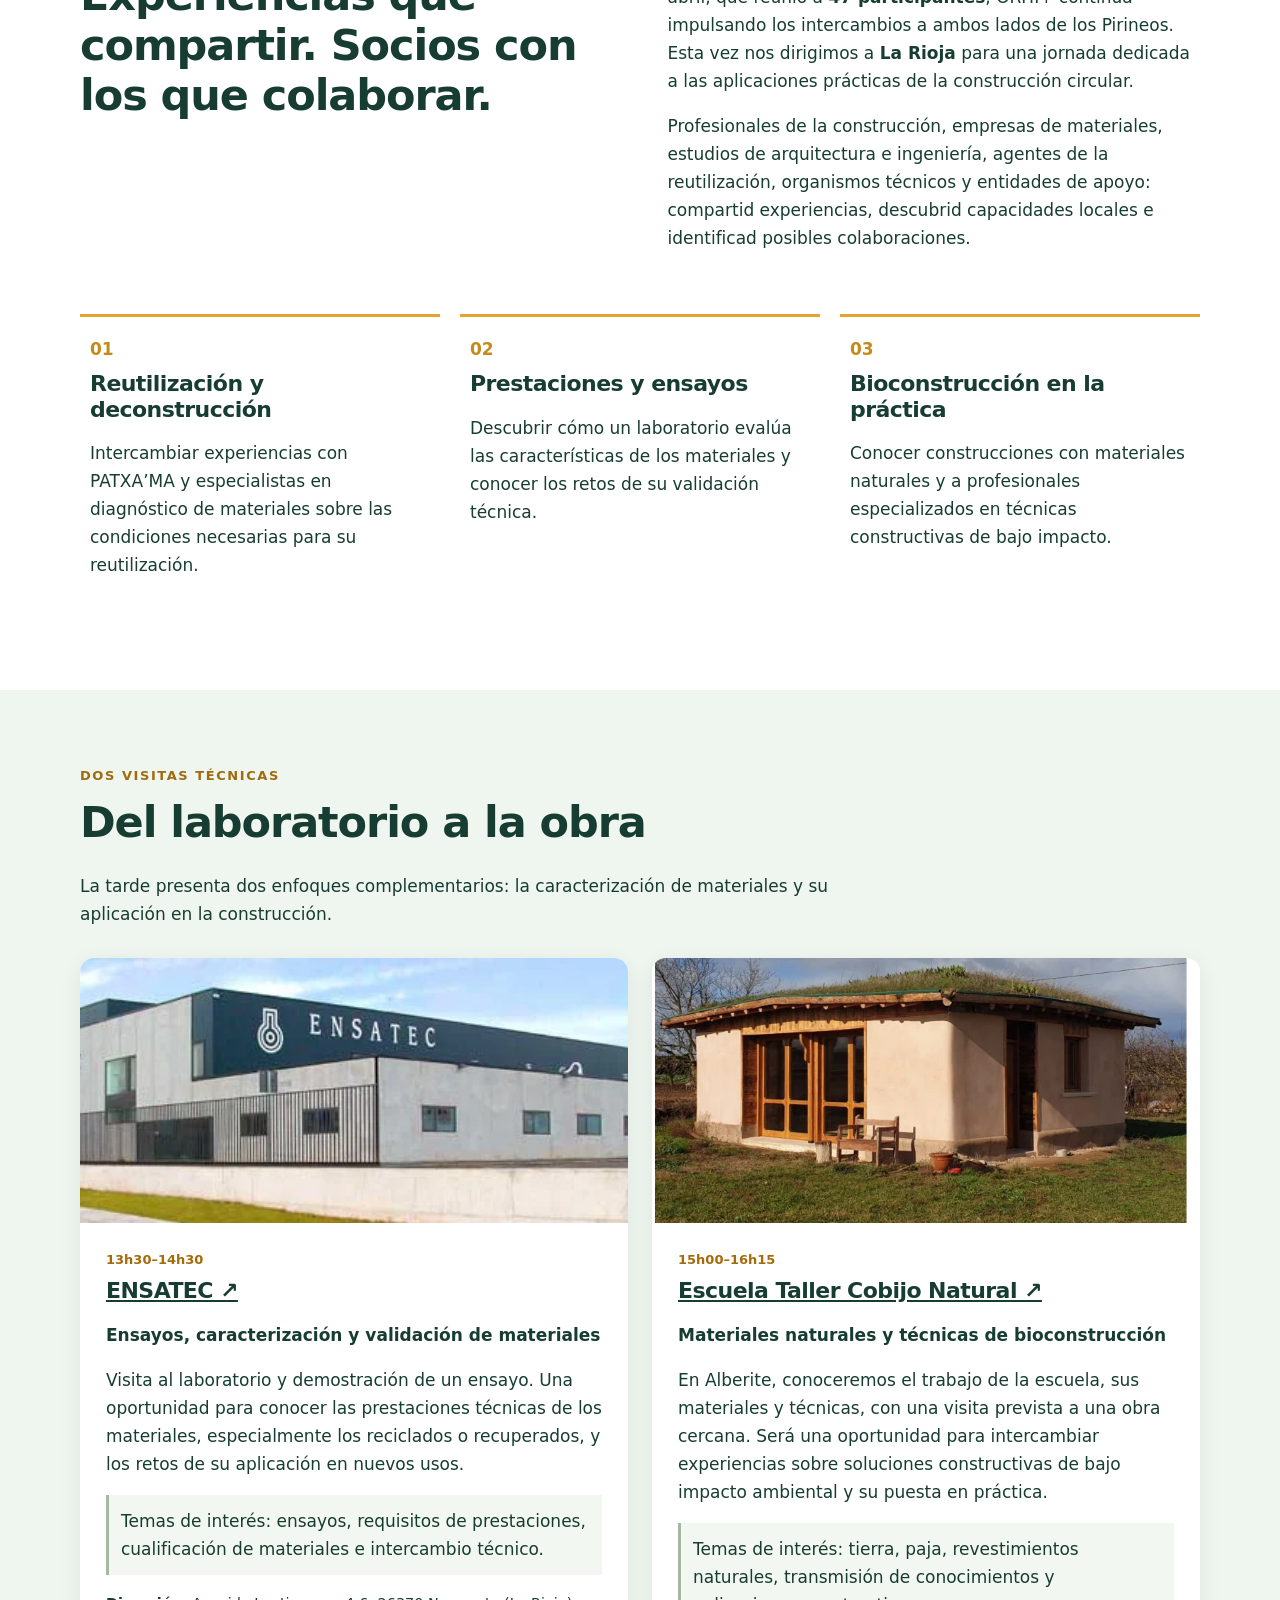
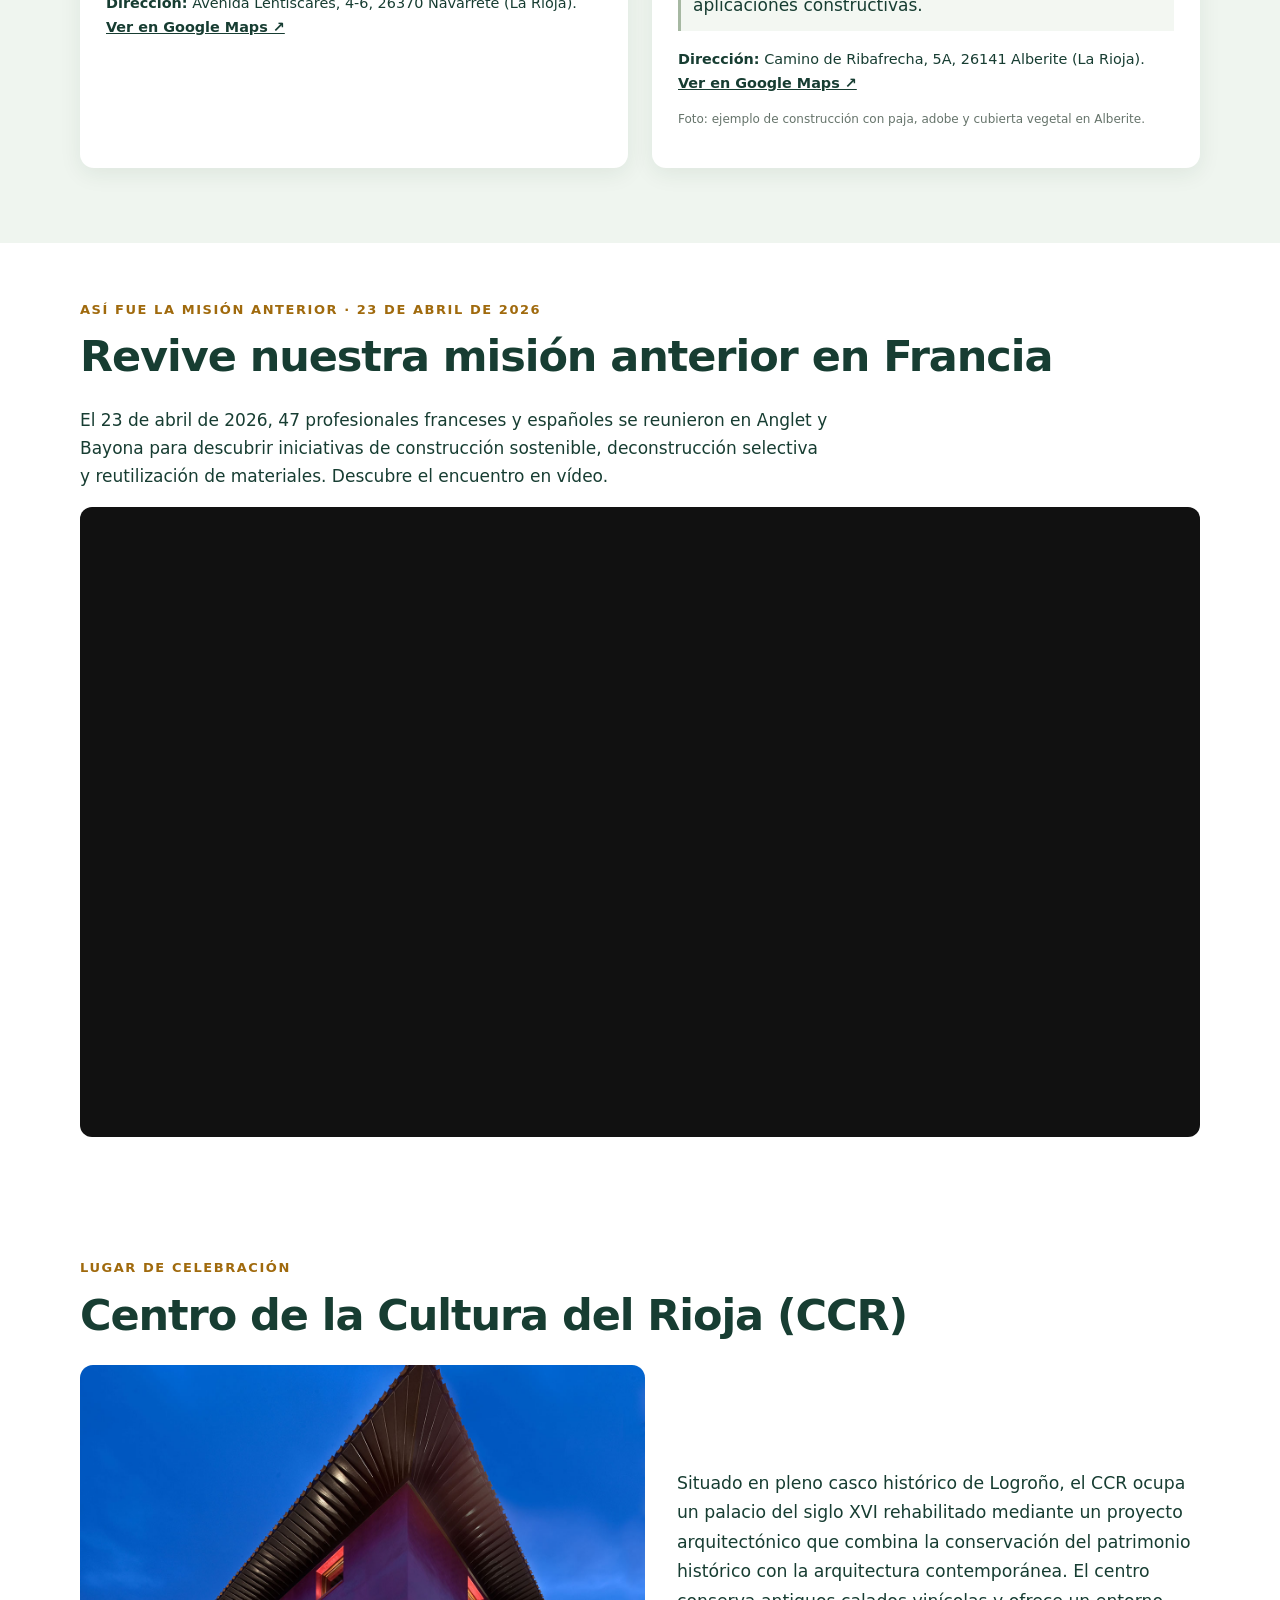
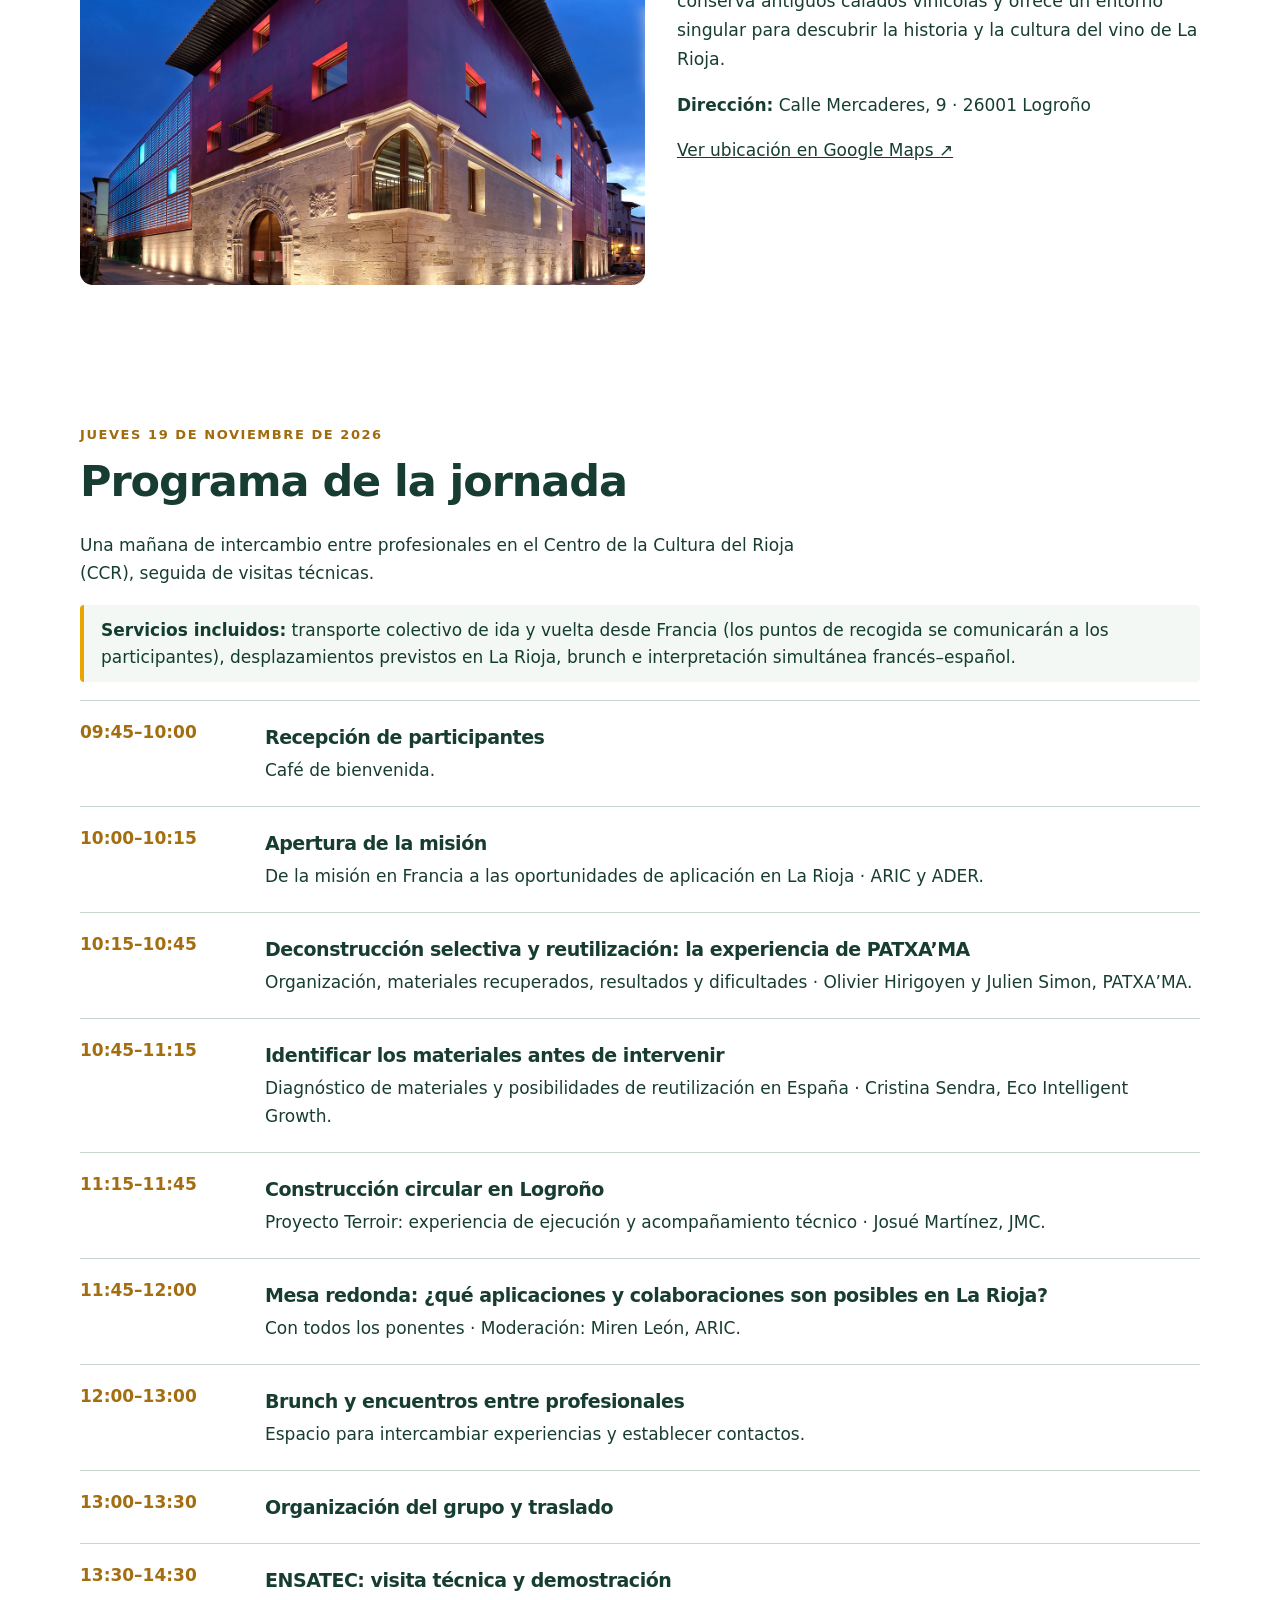
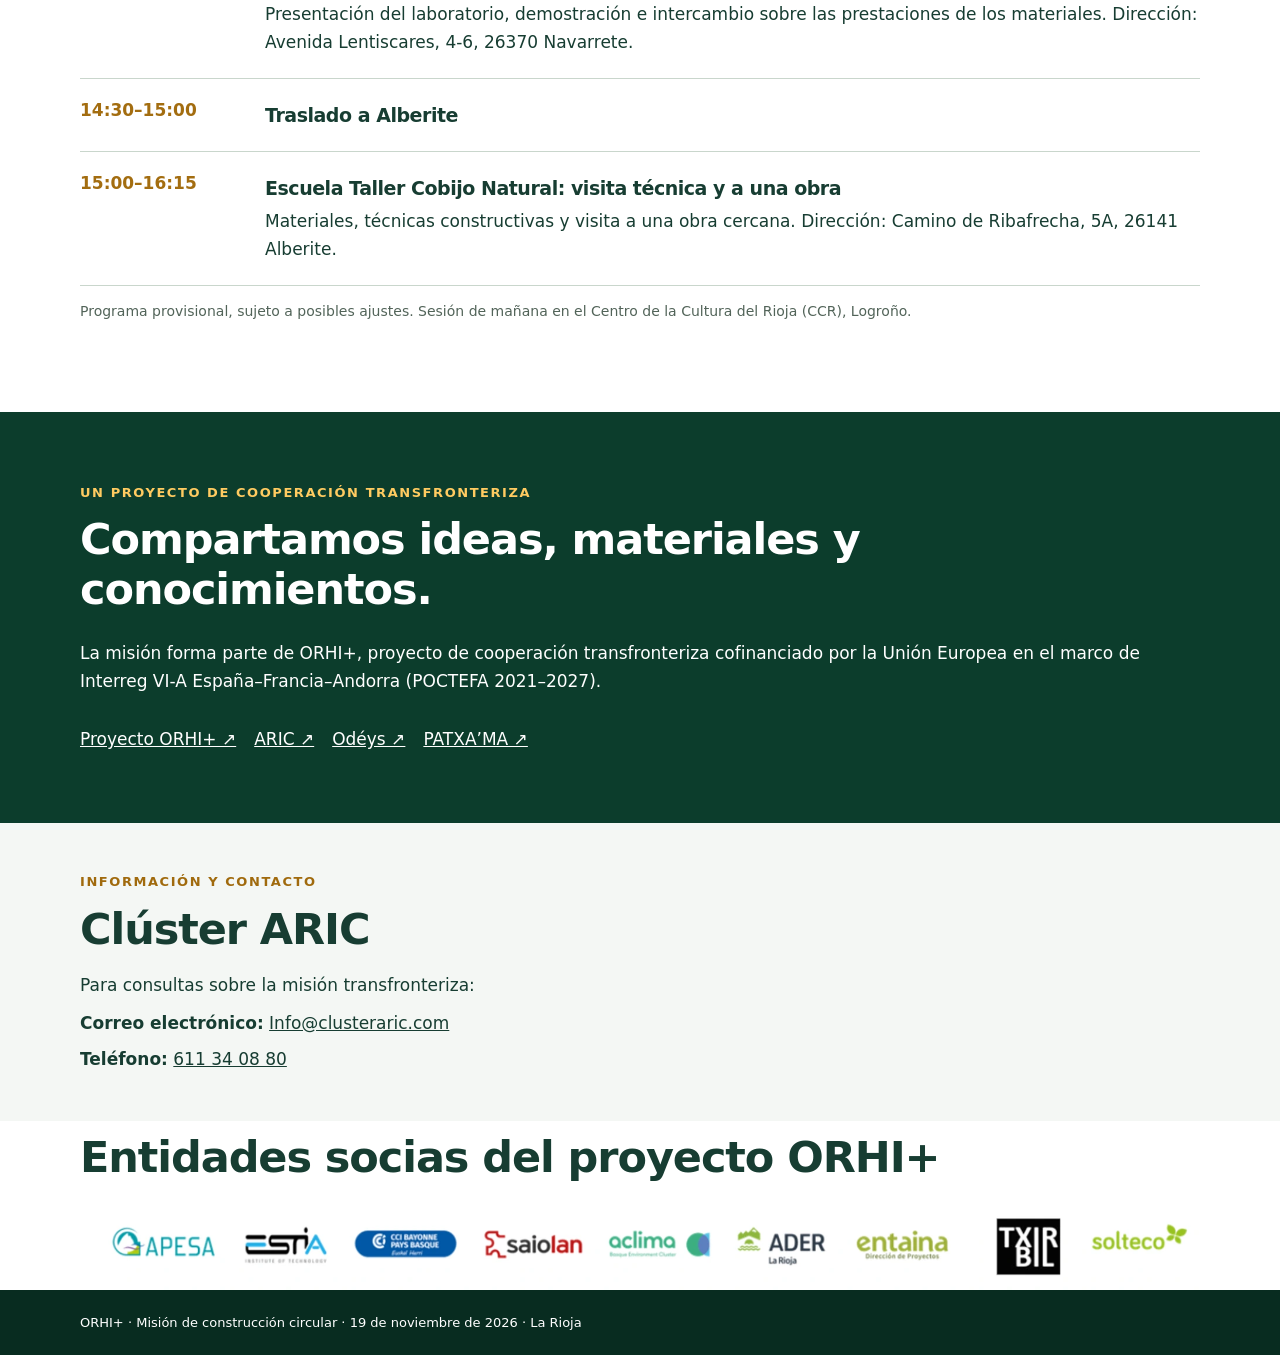
==== commit f77071e1: "Update index.html" ====
--- a/es/index.html
+++ b/es/index.html
@@ -1,14 +1,14 @@
-<!DOCTYPE html>
-
-<html lang="es"><head><meta charset="utf-8"/><meta content="width=device-width, initial-scale=1" name="viewport"/><meta content="19 de noviembre de 2026, La Rioja: misión profesional ORHI+ sobre reutilización, construcción circular, ensayos de materiales y bioconstrucción." name="description"/><title>Misión de construcción circular en La Rioja · 19 de noviembre de 2026 · ORHI+</title><link href="../style.css" rel="stylesheet"/><style>
-.lieu-ccr{padding-top:64px;padding-bottom:64px}
-.lieu-ccr h2{margin-bottom:24px}
-.ccr-layout{display:grid;grid-template-columns:minmax(0,1.08fr) minmax(0,1fr);gap:32px;align-items:center}
-.ccr-photo,.ccr-description{min-width:0}
-.ccr-photo img{display:block;width:100%;height:auto;max-height:520px;object-fit:cover;border-radius:13px}
-.ccr-description p{line-height:1.7;margin:0 0 16px}
-.ccr-description p:first-child{font-size:1.08rem}
-.partners img{display:block;max-width:100%;height:auto;margin:0 auto}
-@media(max-width:760px){.lieu-ccr{padding-top:40px;padding-bottom:40px}.ccr-layout{grid-template-columns:1fr;gap:20px}.ccr-photo img{max-height:none;aspect-ratio:4/3;object-fit:cover}}
-</style></head><body><header class="top"><div class="wrap topin"><a class="brand" href="#accueil">ORHI<span>+</span> <small>MISIÓN TRANSFRONTERIZA</small></a><a class="navlink" href="#programme">Ver el programa ↓</a><nav aria-label="Langue" class="languages"><a href="../" lang="fr">FR</a><span> | </span><a aria-current="page" href="./" lang="es">ES</a></nav></div></header><main><section class="hero" id="accueil"><img alt="Banner de la misión ORHI+ del 19 de noviembre de 2026 (imagen original en francés)" class="banner" fetchpriority="high" src="[data-uri]